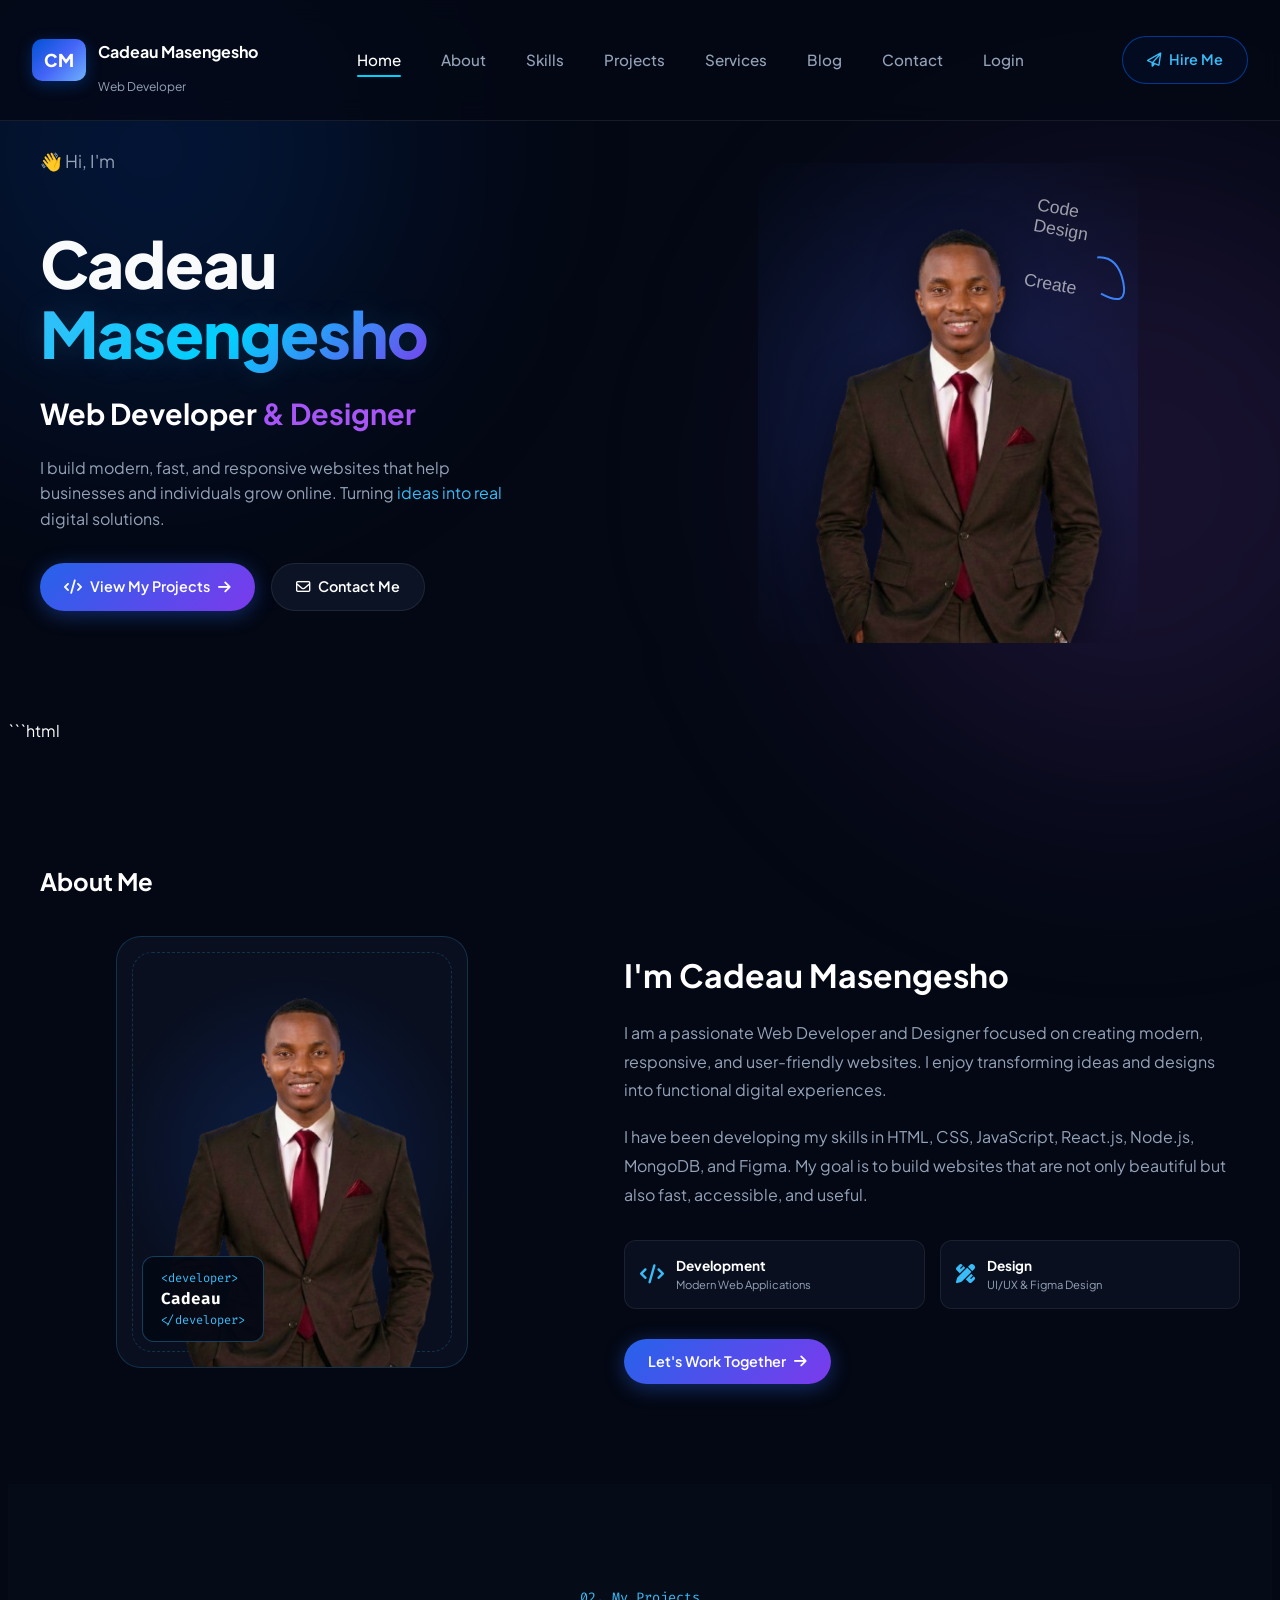
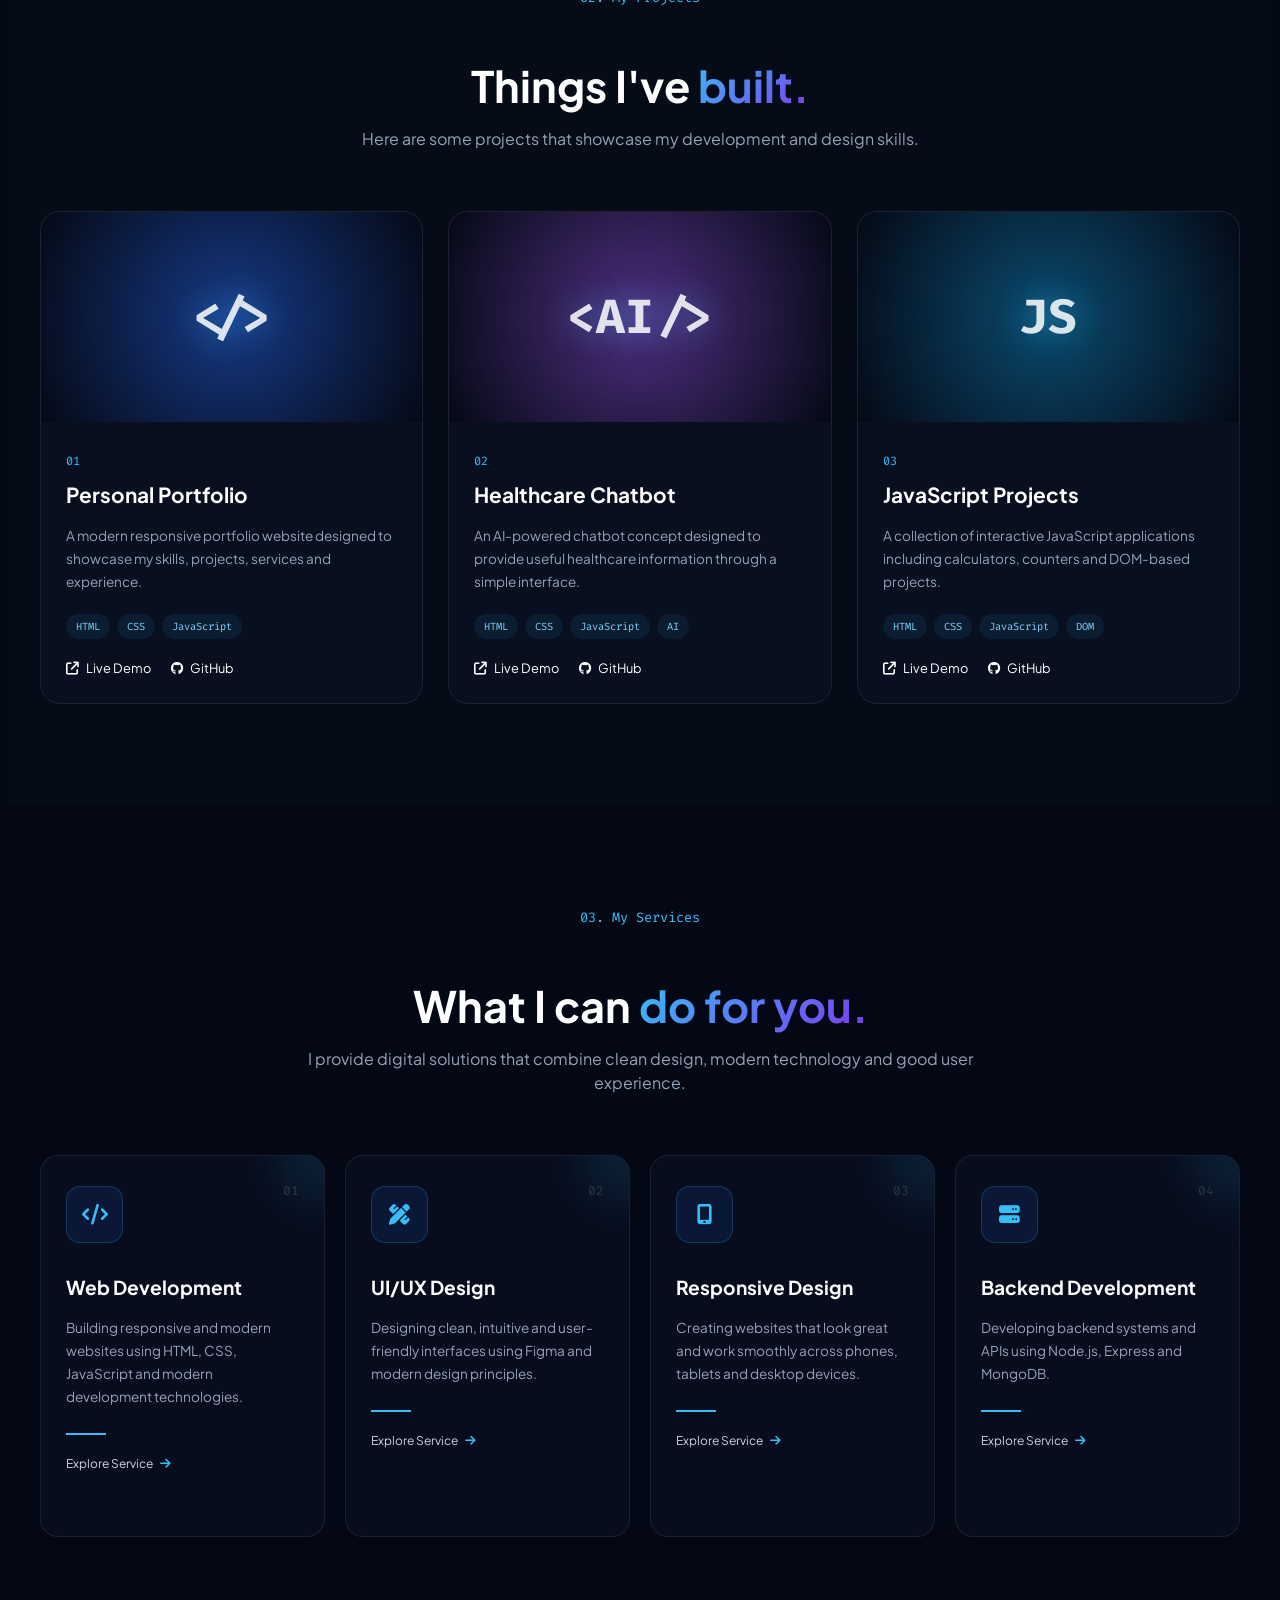
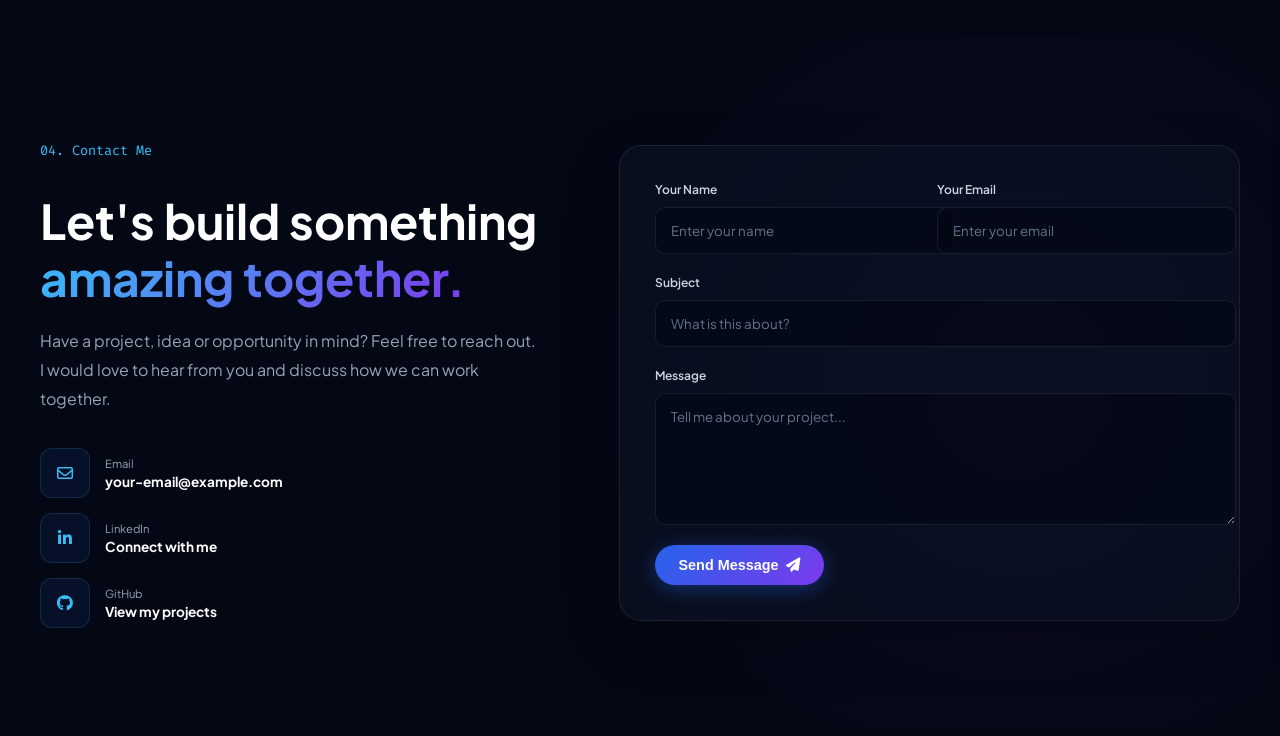
==== portfolio.html @ 14dbd90c "first commit" ====
<!DOCTYPE html>
<html lang="en">
<head>
    <meta charset="UTF-8">
    <meta name="viewport" content="width=device-width, initial-scale=1.0">
    <title>Cadeau Masengesho - Web Developer & Designer</title>
    <!-- Google Fonts -->
    <link rel="preconnect" href="https://fonts.googleapis.com">
    <link rel="preconnect" href="https://fonts.gstatic.com" crossorigin>
    <link href="https://fonts.googleapis.com/css2?family=Fira+Code:wght@400;500&family=Plus+Jakarta+Sans:wght@400;500;600;700;800&display=swap" rel="stylesheet">
    <!-- FontAwesome Icons -->
    <link rel="stylesheet" href="https://cdnjs.cloudflare.com/ajax/libs/font-awesome/6.4.0/css/all.min.css">
    
    <link rel="stylesheet" href="./portfolio.css">
</head>
<body>

    <!-- Background Elements -->
    <div class="glow-bg glow-1"></div>
    <div class="glow-bg glow-2"></div>

    <!-- Header / Navbar -->
    <header class="navbar">
        <div class="nav-container">
            <div class="logo">
                <span class="logo-badge">CM</span>
                <div class="logo-text">
                    <h3>Cadeau Masengesho</h3>
                    <span>Web Developer</span>
                </div>
            </div>

            <nav class="nav-links">
                <a href="#home" class="active">Home</a>
                <a href="#about">About</a>
                <a href="#skills">Skills</a>
                <a href="#projects">Projects</a>
                <a href="#services">Services</a>
                <a href="#Login">Blog</a>
                <a href="#contact">Contact</a>
                 <a href="#Login">Login</a>
            </nav>

            <a href="#contact" class="btn btn-outline btn-hire">
                <i class="fa-paper-plane far"></i> Hire Me
            </a>
        </div>
    </header>

    <!-- Main Hero Section -->
    <section class="hero" id="home">
        <div class="container hero-wrapper">
            
            
            <div class="hero-content">
                <div class="greeting">
                    <span>👋 Hi, I'm</span>
                </div>
                
                <h1 class="hero-title">
                    Cadeau <br>
                    <span class="gradient-text">Masengesho</span>
                </h1>
                
                <h2 class="hero-subtitle">
                    Web Developer <span class="accent-purple">& Designer</span>
                </h2>

                <p class="hero-description">
                    I build modern, fast, and responsive websites that help businesses and individuals grow online. Turning <span class="highlight">ideas into real</span> digital solutions.
                </p>

                <div class="hero-cta">
                    <a href="#projects" class="btn btn-primary">
                        <i class="fa-solid fa-code"></i> View My Projects <i class="fa-solid fa-arrow-right"></i>
                    </a>
                    <a href="#contact" class="btn btn-secondary">
                        <i class="fa-regular fa-envelope"></i> Contact Me
                    </a>
                </div>

             
               
            </div>

            <!-- Right Column: Visual Graphic -->
            <div class="hero-visual">
              
                
                <!-- Main Profile Image Container -->
                <div class="image-wrapper">
                    <!-- Replace with your actual image path -->
                    <img src="./profile-removebg-preview.png" alt="Cadeau Masengesho" class="profile-img">
                    
                    <!-- Decorative Annotations -->
                    <div class="handwritten-text">
                        Code<br>Design<br>Create
                        <svg class="curly-arrow" viewBox="0 0 50 50">
                            <path d="M10,10 Q30,5 40,30 T20,45" fill="none" stroke="#3b82f6" stroke-width="2"/>
                        </svg>
                    </div>

                   
                
                </div>

               
               

    
        
    </section>
    ```html
<!-- =========================
     ABOUT SECTION
========================= -->
<section class="about-section" id="about">
    <div class="container">

        <h2>About Me</h2>

        <div class="about-wrapper">

            <div class="about-image">
                <div class="about-image-box">
                    <img src="./profile-removebg-preview.png"
                         alt="Cadeau Masengesho">
                    <div class="code-card">
                        <span>&lt;developer&gt;</span>
                        <strong>Cadeau</strong>
                        <span>&lt;/developer&gt;</span>
                    </div>
                </div>
            </div>

            <div class="about-content">

                <h3>I'm Cadeau Masengesho</h3>

                <p>
                    I am a passionate Web Developer and Designer focused on
                    creating modern, responsive, and user-friendly websites.
                    I enjoy transforming ideas and designs into functional
                    digital experiences.
                </p>

                <p>
                    I have been developing my skills in HTML, CSS, JavaScript,
                    React.js, Node.js, MongoDB, and Figma. My goal is to build
                    websites that are not only beautiful but also fast,
                    accessible, and useful.
                </p>

                <div class="about-info">

                    <div class="info-item">
                        <i class="fa-solid fa-code"></i>
                        <div>
                            <strong>Development</strong>
                            <span>Modern Web Applications</span>
                        </div>
                    </div>

                    <div class="info-item">
                        <i class="fa-solid fa-pen-ruler"></i>
                        <div>
                            <strong>Design</strong>
                            <span>UI/UX & Figma Design</span>
                        </div>
                    </div>

                </div>

                <a href="#contact" class="btn btn-primary">
                    Let's Work Together
                    <i class="fa-solid fa-arrow-right"></i>
                </a>

            </div>

        </div>
    </div>
</section>


<!-- =========================
     PROJECTS SECTION
========================= -->
<section class="projects-section" id="projects">
    <div class="container">

        <div class="section-heading">
            <span class="section-tag">02. My Projects</span>
            <h2>Things I've <span>built.</span></h2>
            <p>
                Here are some projects that showcase my development and design skills.
            </p>
        </div>

        <div class="projects-grid">

            <!-- Project 1 -->
            <div class="project-card">

                <div class="project-image project-one">
                    <div class="project-code">
                        &lt;/&gt;
                    </div>
                </div>

                <div class="project-content">

                    <span class="project-number">01</span>

                    <h3>Personal Portfolio</h3>

                    <p>
                        A modern responsive portfolio website designed to
                        showcase my skills, projects, services and experience.
                    </p>

                    <div class="project-tech">
                        <span>HTML</span>
                        <span>CSS</span>
                        <span>JavaScript</span>
                    </div>

                    <div class="project-links">
                        <a href="#" target="_blank">
                            <i class="fa-solid fa-arrow-up-right-from-square"></i>
                            Live Demo
                        </a>

                        <a href="#" target="_blank">
                            <i class="fa-brands fa-github"></i>
                            GitHub
                        </a>
                    </div>

                </div>
            </div>


            <!-- Project 2 -->
            <div class="project-card">

                <div class="project-image project-two">
                    <div class="project-code">
                        &lt;AI/&gt;
                    </div>
                </div>

                <div class="project-content">

                    <span class="project-number">02</span>

                    <h3>Healthcare Chatbot</h3>

                    <p>
                        An AI-powered chatbot concept designed to provide
                        useful healthcare information through a simple interface.
                    </p>

                    <div class="project-tech">
                        <span>HTML</span>
                        <span>CSS</span>
                        <span>JavaScript</span>
                        <span>AI</span>
                    </div>

                    <div class="project-links">
                        <a href="#" target="_blank">
                            <i class="fa-solid fa-arrow-up-right-from-square"></i>
                            Live Demo
                        </a>

                        <a href="#" target="_blank">
                            <i class="fa-brands fa-github"></i>
                            GitHub
                        </a>
                    </div>

                </div>
            </div>


            <!-- Project 3 -->
            <div class="project-card">

                <div class="project-image project-three">
                    <div class="project-code">
                        JS
                    </div>
                </div>

                <div class="project-content">

                    <span class="project-number">03</span>

                    <h3>JavaScript Projects</h3>

                    <p>
                        A collection of interactive JavaScript applications
                        including calculators, counters and DOM-based projects.
                    </p>

                    <div class="project-tech">
                        <span>HTML</span>
                        <span>CSS</span>
                        <span>JavaScript</span>
                        <span>DOM</span>
                    </div>

                    <div class="project-links">
                        <a href="#" target="_blank">
                            <i class="fa-solid fa-arrow-up-right-from-square"></i>
                            Live Demo
                        </a>

                        <a href="#" target="_blank">
                            <i class="fa-brands fa-github"></i>
                            GitHub
                        </a>
                    </div>

                </div>
            </div>

        </div>

    </div>
</section>


<!-- =========================
     SERVICES SECTION
========================= -->
<section class="services-section" id="services">
    <div class="container">

        <div class="section-heading">
            <span class="section-tag">03. My Services</span>
            <h2>What I can <span>do for you.</span></h2>
            <p>
                I provide digital solutions that combine clean design,
                modern technology and good user experience.
            </p>
        </div>

        <div class="services-grid">

            <!-- Service 1 -->
            <div class="service-card">

                <div class="service-icon">
                    <i class="fa-solid fa-code"></i>
                </div>

                <span class="service-number">01</span>

                <h3>Web Development</h3>

                <p>
                    Building responsive and modern websites using HTML,
                    CSS, JavaScript and modern development technologies.
                </p>

                <div class="service-line"></div>

                <span class="service-link">
                    Explore Service
                    <i class="fa-solid fa-arrow-right"></i>
                </span>

            </div>


            <!-- Service 2 -->
            <div class="service-card">

                <div class="service-icon">
                    <i class="fa-solid fa-pen-ruler"></i>
                </div>

                <span class="service-number">02</span>

                <h3>UI/UX Design</h3>

                <p>
                    Designing clean, intuitive and user-friendly interfaces
                    using Figma and modern design principles.
                </p>

                <div class="service-line"></div>

                <span class="service-link">
                    Explore Service
                    <i class="fa-solid fa-arrow-right"></i>
                </span>

            </div>


            <!-- Service 3 -->
            <div class="service-card">

                <div class="service-icon">
                    <i class="fa-solid fa-mobile-screen-button"></i>
                </div>

                <span class="service-number">03</span>

                <h3>Responsive Design</h3>

                <p>
                    Creating websites that look great and work smoothly
                    across phones, tablets and desktop devices.
                </p>

                <div class="service-line"></div>

                <span class="service-link">
                    Explore Service
                    <i class="fa-solid fa-arrow-right"></i>
                </span>

            </div>


            <!-- Service 4 -->
            <div class="service-card">

                <div class="service-icon">
                    <i class="fa-solid fa-server"></i>
                </div>

                <span class="service-number">04</span>

                <h3>Backend Development</h3>

                <p>
                    Developing backend systems and APIs using Node.js,
                    Express and MongoDB.
                </p>

                <div class="service-line"></div>

                <span class="service-link">
                    Explore Service
                    <i class="fa-solid fa-arrow-right"></i>
                </span>

            </div>

        </div>

    </div>
</section>


<!-- =========================
     CONTACT SECTION
========================= -->
<section class="contact-section" id="contact">
    <div class="container">

        <div class="contact-wrapper">

            <div class="contact-content">

                <span class="section-tag">04. Contact Me</span>

                <h2>
                    Let's build something
                    <span>amazing together.</span>
                </h2>

                <p>
                    Have a project, idea or opportunity in mind?
                    Feel free to reach out. I would love to hear from you
                    and discuss how we can work together.
                </p>

                <div class="contact-info">

                    <a href="mailto:your-email@example.com"
                       class="contact-item">

                        <div class="contact-icon">
                            <i class="fa-regular fa-envelope"></i>
                        </div>

                        <div>
                            <small>Email</small>
                            <strong>your-email@example.com</strong>
                        </div>

                    </a>


                    <a href="#" class="contact-item">

                        <div class="contact-icon">
                            <i class="fa-brands fa-linkedin-in"></i>
                        </div>

                        <div>
                            <small>LinkedIn</small>
                            <strong>Connect with me</strong>
                        </div>

                    </a>


                    <a href="#" class="contact-item">

                        <div class="contact-icon">
                            <i class="fa-brands fa-github"></i>
                        </div>

                        <div>
                            <small>GitHub</small>
                            <strong>View my projects</strong>
                        </div>

                    </a>

                </div>

            </div>


            <!-- Contact Form -->
            <div class="contact-form-wrapper">

                <form class="contact-form">

                    <div class="form-row">

                        <div class="form-group">
                            <label for="name">Your Name</label>
                            <input
                                type="text"
                                id="name"
                                placeholder="Enter your name"
                                required>
                        </div>

                        <div class="form-group">
                            <label for="email">Your Email</label>
                            <input
                                type="email"
                                id="email"
                                placeholder="Enter your email"
                                required>
                        </div>

                    </div>

                    <div class="form-group">
                        <label for="subject">Subject</label>
                        <input
                            type="text"
                            id="subject"
                            placeholder="What is this about?"
                            required>
                    </div>

                    <div class="form-group">
                        <label for="message">Message</label>
                        <textarea
                            id="message"
                            rows="6"
                            placeholder="Tell me about your project..."
                            required></textarea>
                    </div>

                    <button type="submit" class="btn btn-primary send-btn">
                        Send Message
                        <i class="fa-solid fa-paper-plane"></i>
                    </button>

                </form>

            </div>

        </div>

    </div>
</section>



            

   
    <script>
        // Active Navigation Link Highlight
        const navLinks = document.querySelectorAll('.nav-links a');
        navLinks.forEach(link => {
            link.addEventListener('click', function() {
                navLinks.forEach(item => item.classList.remove('active'));
                this.classList.add('active');
            });
        });
    </script>
</body>
</html>
---- portfolio.css ----
```css
* {
    margin: 0;
    padding: 0;
    box-sizing: border-box;
}

:root {
    --bg-dark: #040814;
    --primary-blue: #0066ff;
    --primary-purple: #a855f7;
    --text-white: #ffffff;
    --text-gray: #94a3b8;
    --border-color: rgba(255, 255, 255, 0.08);
    --font-main: 'Plus Jakarta Sans', sans-serif;
}

html {
    scroll-behavior: smooth;
}

body {
    background-color: var(--bg-dark);
    color: var(--text-white);
    font-family: var(--font-main);
    overflow-x: hidden;
    line-height: 1.5;
}



.container {
    max-width: 1300px;
    margin: 0 auto;
    padding: 0 2rem;
}



.glow-bg {
    
    position: absolute;
    border-radius: 50%;
    filter: blur(120px);
    z-index: -1;
    pointer-events: none;
}

.glow-1 {
    width: 500px;
    height: 500px;
    background: rgba(0, 102, 255, 0.15);
    top: -100px;
    left: -100px;
}

.glow-2 {
    width: 600px;
    height: 600px;
    background: rgba(168, 85, 247, 0.12);
    top: 20%;
    right: -150px;
}



.navbar {
    width: 100%;
    padding: 1.5rem 0;
    position: fixed;
    top: 0;
    left: 0;
    z-index: 1000;
    background: rgba(4, 8, 20, 0.8);
    backdrop-filter: blur(12px);
    border-bottom: 1px solid var(--border-color);
}

.nav-container {
    max-width: 1300px;
    margin: 0 auto;
    padding: 0 2rem;

    display: flex;
    justify-content: space-between;
    align-items: center;
}


.logo {
    display: flex;
    align-items: center;
    gap: 12px;
}

.logo-badge {
    background: linear-gradient(
        135deg,
        #0052d4,
        #4364f7,
        #6fb1fc
    );

    color: #fff;
    font-weight: 800;
    font-size: 1.1rem;

    padding: 8px 12px;
    border-radius: 10px;

    box-shadow: 0 4px 15px rgba(0, 102, 255, 0.3);
}

.logo-text h3 {
    font-size: 1rem;
    font-weight: 700;
}

.logo-text span {
    display: block;
    margin-top: -2px;

    font-size: 0.75rem;
    color: var(--text-gray);
}



.nav-links {
    display: flex;
    gap: 2.5rem;
}

.nav-links a {
    position: relative;

    color: var(--text-gray);
    text-decoration: none;

    font-weight: 500;
    font-size: 0.95rem;

    transition: all 0.3s ease;
}

.nav-links a:hover,
.nav-links a.active {
    color: var(--text-white);
}

.nav-links a.active::after {
    content: '';

    position: absolute;
    bottom: -6px;
    left: 0;

    width: 100%;
    height: 2px;

    background: #00d2ff;
    border-radius: 2px;
}


.btn {
    display: inline-flex;
    align-items: center;
    gap: 8px;

    padding: 0.75rem 1.5rem;

    border-radius: 30px;

    font-weight: 600;
    font-size: 0.9rem;

    text-decoration: none;

    transition: all 0.3s ease;
    cursor: pointer;
}

.btn-outline {
    border: 1px solid rgba(0, 102, 255, 0.5);

    color: #38bdf8;
    background: rgba(0, 102, 255, 0.05);
}

.btn-outline:hover {
    background: rgba(0, 102, 255, 0.2);
    border-color: #38bdf8;

    box-shadow: 0 0 15px rgba(56, 189, 248, 0.3);
}

.btn-primary {
    background: linear-gradient(
        135deg,
        #2563eb,
        #7c3aed
    );

    color: #fff;

    box-shadow: 0 4px 20px rgba(37, 99, 235, 0.4);
}

.btn-primary:hover {
    transform: translateY(-2px);

    box-shadow: 0 6px 25px rgba(124, 58, 237, 0.5);
}

.btn-secondary {
    background: rgba(15, 23, 42, 0.8);

    border: 1px solid var(--border-color);

    color: var(--text-white);
}

.btn-secondary:hover {
    border-color: rgba(255, 255, 255, 0.3);

    background: rgba(30, 41, 59, 0.8);
}



.hero {
    padding-top: 140px;
    padding-bottom: 60px;

    position: relative;
}

.hero-wrapper {
    display: grid;

    grid-template-columns: 1fr 1fr;

    gap: 2rem;

    align-items: center;
}



.greeting {
    font-size: 1.1rem;

    color: var(--text-gray);

    margin-bottom: 0.5rem;
}

.hero-title {
    font-size: 4rem;

    font-weight: 800;

    line-height: 1.1;

    margin-bottom: 0.5rem;

    letter-spacing: -1px;
    color: #f8fafc;
}
.gradient-text {
    background: linear-gradient(
        135deg,
        #38bdf8,
        #00d2ff,
        #7c3aed
    );

    -webkit-background-clip: text;
    -webkit-text-fill-color: transparent;
    background-clip: text;

    text-shadow: 0 0 30px rgba(56, 189, 248, 0.15);
}


.hero-subtitle {
    font-size: 1.8rem;

    font-weight: 700;

    margin-bottom: 1.2rem;
}

.accent-purple {
    color: var(--primary-purple);
}

.hero-description {
    color: var(--text-gray);

    font-size: 1rem;

    max-width: 480px;

    line-height: 1.6;

    margin-bottom: 2rem;
}

.hero-description .highlight {
    color: #38bdf8;
}

/* Hero buttons */

.hero-cta {
    display: flex;

    gap: 1rem;

    margin-bottom: 3rem;
}

/* =========================
   TECHNOLOGIES
========================= */

.tech-row {
    display: flex;

    gap: 1.5rem;

    align-items: center;
}

.tech-item {
    display: flex;

    flex-direction: column;

    align-items: center;

    gap: 6px;
}

.tech-icon {
    width: 44px;
    height: 44px;

    border-radius: 10px;

    display: flex;

    align-items: center;
    justify-content: center;

    font-size: 1.3rem;

    background: rgba(15, 23, 42, 0.6);

    border: 1px solid var(--border-color);
}

.tech-item span {
    font-size: 0.7rem;

    color: var(--text-gray);
}

/* Technology icon colors */

.html-icon {
    color: #e34f26;
    border-color: rgba(227, 79, 38, 0.2);
}

.css-icon {
    color: #1572b6;
    border-color: rgba(21, 114, 182, 0.2);
}

.js-icon {
    color: #f7df1e;
    border-color: rgba(247, 223, 30, 0.2);
}

.react-icon {
    color: #61dafb;
    border-color: rgba(97, 218, 251, 0.2);
}

.node-icon {
    color: #68a063;
    border-color: rgba(104, 160, 99, 0.2);
}

.mongo-icon {
    color: #47a248;
    border-color: rgba(71, 162, 72, 0.2);
}

/* =========================
   HERO IMAGE
========================= */

.hero-visual {
    position: relative;

    display: flex;

    justify-content: center;
}

.image-wrapper {
    position: relative;

    z-index: 3;

    width: 380px;
    height: 480px;

    border-radius: 20px;

    overflow: hidden;

    background: radial-gradient(
        circle at center,
        rgba(37, 99, 235, 0.2),
        transparent
    );
}

.profile-img {
    position: relative;

    z-index: 4;

    width: 100%;
    height: 100%;

    object-fit: cover;

    object-position: top;

    filter: drop-shadow(
        0 10px 20px rgba(0, 0, 0, 0.5)
    );
}

/* =========================
   HANDWRITTEN TEXT
========================= */

.handwritten-text {
    position: absolute;

    top: 40px;
    right: 0;

    font-family: 'Comic Sans MS', cursive, sans-serif;

    color: rgba(255, 255, 255, 0.6);

    font-size: 1.1rem;

    line-height: 1.2;

    transform: rotate(10deg);

    z-index: 5;
}

.curly-arrow {
    width: 50px;
    height: 50px;
}

/* =========================
   FLOATING BADGE
========================= */

.floating-badge {
    position: absolute;

    bottom: 30px;
    left: 20px;

    background: rgba(10, 20, 40, 0.85);

    border: 1px solid rgba(56, 189, 248, 0.3);

    backdrop-filter: blur(10px);

    padding: 8px 16px;

    border-radius: 30px;

    display: flex;

    align-items: center;

    gap: 12px;

    z-index: 6;
}

.lightning-icon {
    color: #38bdf8;

    font-size: 1.1rem;
}

.badge-text {
    display: flex;

    flex-direction: column;

    font-size: 0.75rem;

    font-weight: 600;
}

.badge-text span:first-child {
    color: var(--text-gray);
}

.badge-text span:last-child {
    color: var(--text-white);
}

/* =========================
   BACKGROUND DOT PATTERN
========================= */

.dot-pattern {
    position: absolute;

    width: 100px;
    height: 100px;

    background-image: radial-gradient(
        rgba(255, 255, 255, 0.15) 1px,
        transparent 1px
    );

    background-size: 10px 10px;

    z-index: -1;
}

.dot-left {
    bottom: 10px;
    left: 20px;
}

.dot-right {
    top: 50%;
    right: 20px;
}
```css
/* ========================================
   GENERAL SECTION STYLES
======================================== */

section {
    scroll-margin-top: 100px;
}

.about-section,
.projects-section,
.services-section,
.contact-section {
    padding: 100px 0;
    position: relative;
}

.section-heading {
    text-align: center;
    max-width: 700px;
    margin: 0 auto 60px;
}

.section-tag {
    display: inline-block;
    color: #38bdf8;
    font-family: 'Fira Code', monospace;
    font-size: 0.85rem;
    margin-bottom: 15px;
}

.section-heading h2 {
    font-size: 2.7rem;
    line-height: 1.2;
    margin-bottom: 15px;
}

.section-heading h2 span {
    background: linear-gradient(
        135deg,
        #38bdf8,
        #7c3aed
    );

    -webkit-background-clip: text;
    -webkit-text-fill-color: transparent;
}

.section-heading p {
    color: var(--text-gray);
    font-size: 1rem;
}


/* ========================================
   ABOUT
======================================== */

.about-wrapper {
    display: grid;
    grid-template-columns: 0.9fr 1.1fr;
    gap: 80px;
    align-items: center;
}

.about-image {
    display: flex;
    justify-content: center;
}

.about-image-box {
    width: 350px;
    height: 430px;
    position: relative;

    border: 1px solid rgba(56, 189, 248, 0.2);
    border-radius: 25px;

    background:
        radial-gradient(
            circle at center,
            rgba(37, 99, 235, 0.2),
            transparent 65%
        ),
        rgba(15, 23, 42, 0.5);

    overflow: hidden;
}

.about-image-box::before {
    content: '';

    position: absolute;
    inset: 15px;

    border: 1px dashed rgba(56, 189, 248, 0.2);
    border-radius: 20px;
}

.about-image-box img {
    width: 100%;
    height: 100%;
    object-fit: cover;
    object-position: top;

    position: relative;
    z-index: 2;
}

.code-card {
    position: absolute;

    bottom: 25px;
    left: 25px;

    z-index: 5;

    background: rgba(4, 8, 20, 0.9);
    border: 1px solid rgba(56, 189, 248, 0.3);

    padding: 12px 18px;
    border-radius: 12px;

    display: flex;
    flex-direction: column;

    font-family: 'Fira Code', monospace;
    font-size: 0.75rem;
}

.code-card span {
    color: #38bdf8;
}

.code-card strong {
    color: white;
    font-size: 1rem;
}

.about-content h3 {
    font-size: 2rem;
    margin-bottom: 20px;
}

.about-content p {
    color: var(--text-gray);
    line-height: 1.8;
    margin-bottom: 18px;
}

.about-info {
    display: grid;
    grid-template-columns: 1fr 1fr;
    gap: 15px;

    margin: 30px 0;
}

.info-item {
    display: flex;
    align-items: center;
    gap: 12px;

    padding: 15px;

    background: rgba(15, 23, 42, 0.5);
    border: 1px solid var(--border-color);
    border-radius: 12px;
}

.info-item i {
    color: #38bdf8;
    font-size: 1.2rem;
}

.info-item div {
    display: flex;
    flex-direction: column;
}

.info-item strong {
    font-size: 0.85rem;
}

.info-item span {
    color: var(--text-gray);
    font-size: 0.7rem;
}


/* ========================================
   PROJECTS
======================================== */

.projects-section {
    background: rgba(15, 23, 42, 0.18);
}

.projects-grid {
    display: grid;
    grid-template-columns: repeat(3, 1fr);
    gap: 25px;
}

.project-card {
    background: rgba(10, 18, 35, 0.7);

    border: 1px solid var(--border-color);
    border-radius: 20px;

    overflow: hidden;

    transition: all 0.35s ease;
}

.project-card:hover {
    transform: translateY(-8px);

    border-color: rgba(56, 189, 248, 0.4);

    box-shadow:
        0 20px 50px rgba(0, 0, 0, 0.3),
        0 0 30px rgba(56, 189, 248, 0.08);
}

.project-image {
    height: 210px;

    display: flex;
    align-items: center;
    justify-content: center;

    position: relative;
}

.project-one {
    background:
        radial-gradient(
            circle,
            rgba(37, 99, 235, 0.5),
            rgba(4, 8, 20, 0.9)
        );
}

.project-two {
    background:
        radial-gradient(
            circle,
            rgba(168, 85, 247, 0.45),
            rgba(4, 8, 20, 0.9)
        );
}

.project-three {
    background:
        radial-gradient(
            circle,
            rgba(14, 165, 233, 0.4),
            rgba(4, 8, 20, 0.9)
        );
}

.project-code {
    font-family: 'Fira Code', monospace;
    font-size: 3rem;
    font-weight: 700;

    color: rgba(255, 255, 255, 0.85);

    text-shadow:
        0 0 30px rgba(56, 189, 248, 0.5);
}

.project-content {
    padding: 25px;
    position: relative;
}

.project-number {
    color: #38bdf8;

    font-family: 'Fira Code', monospace;
    font-size: 0.75rem;
}

.project-content h3 {
    font-size: 1.3rem;
    margin: 8px 0 10px;
}

.project-content p {
    color: var(--text-gray);
    font-size: 0.85rem;
    line-height: 1.7;
}

.project-tech {
    display: flex;
    flex-wrap: wrap;
    gap: 7px;

    margin: 20px 0;
}

.project-tech span {
    padding: 5px 10px;

    border-radius: 20px;

    background: rgba(56, 189, 248, 0.08);
    color: #7dd3fc;

    font-family: 'Fira Code', monospace;
    font-size: 0.65rem;
}

.project-links {
    display: flex;
    gap: 20px;
}

.project-links a {
    color: white;
    text-decoration: none;

    font-size: 0.8rem;

    transition: 0.3s;
}

.project-links a:hover {
    color: #38bdf8;
}

.project-links i {
    margin-right: 5px;
}


/* ========================================
   SERVICES
======================================== */

.services-grid {
    display: grid;
    grid-template-columns: repeat(4, 1fr);
    gap: 20px;
}

.service-card {
    position: relative;

    padding: 30px 25px;

    min-height: 320px;

    background: rgba(10, 18, 35, 0.65);

    border: 1px solid var(--border-color);
    border-radius: 18px;

    transition: all 0.35s ease;

    overflow: hidden;
}

.service-card::before {
    content: '';

    position: absolute;

    width: 100px;
    height: 100px;

    right: -50px;
    top: -50px;

    background: rgba(56, 189, 248, 0.1);

    border-radius: 50%;

    filter: blur(20px);
}

.service-card:hover {
    transform: translateY(-8px);

    border-color: rgba(56, 189, 248, 0.4);

    background: rgba(15, 23, 42, 0.85);
}

.service-icon {
    width: 55px;
    height: 55px;

    display: flex;
    align-items: center;
    justify-content: center;

    border-radius: 14px;

    background: rgba(37, 99, 235, 0.12);

    border: 1px solid rgba(56, 189, 248, 0.2);

    color: #38bdf8;

    font-size: 1.3rem;

    margin-bottom: 30px;
}

.service-number {
    position: absolute;

    top: 25px;
    right: 25px;

    color: rgba(255, 255, 255, 0.15);

    font-family: 'Fira Code', monospace;
    font-size: 0.8rem;
}

.service-card h3 {
    font-size: 1.2rem;
    margin-bottom: 12px;
}

.service-card p {
    color: var(--text-gray);
    font-size: 0.85rem;
    line-height: 1.7;
}

.service-line {
    width: 40px;
    height: 2px;

    background: #38bdf8;

    margin: 25px 0 15px;
}

.service-link {
    color: #cbd5e1;

    font-size: 0.75rem;
}

.service-link i {
    color: #38bdf8;
    margin-left: 5px;
}


/* ========================================
   CONTACT
======================================== */

.contact-section {
    background:
        radial-gradient(
            circle at 80% 50%,
            rgba(124, 58, 237, 0.08),
            transparent 40%
        );
}

.contact-wrapper {
    display: grid;

    grid-template-columns: 0.9fr 1.1fr;

    gap: 70px;

    align-items: center;
}

.contact-content h2 {
    font-size: 3rem;

    line-height: 1.2;

    margin: 15px 0 20px;
}

.contact-content h2 span {
    background: linear-gradient(
        135deg,
        #38bdf8,
        #7c3aed
    );

    -webkit-background-clip: text;
    -webkit-text-fill-color: transparent;
}

.contact-content > p {
    color: var(--text-gray);

    line-height: 1.8;

    max-width: 500px;
}

.contact-info {
    display: flex;
    flex-direction: column;

    gap: 15px;

    margin-top: 35px;
}

.contact-item {
    display: flex;
    align-items: center;

    gap: 15px;

    text-decoration: none;
    color: white;
}

.contact-icon {
    width: 48px;
    height: 48px;

    display: flex;
    align-items: center;
    justify-content: center;

    border-radius: 12px;

    background: rgba(37, 99, 235, 0.1);

    border: 1px solid rgba(56, 189, 248, 0.15);

    color: #38bdf8;
}

.contact-item div:last-child {
    display: flex;
    flex-direction: column;
}

.contact-item small {
    color: var(--text-gray);
    font-size: 0.7rem;
}

.contact-item strong {
    font-size: 0.85rem;
}


/* Contact form */

.contact-form-wrapper {
    padding: 35px;

    border-radius: 22px;

    background: rgba(10, 18, 35, 0.7);

    border: 1px solid var(--border-color);

    box-shadow:
        0 20px 60px rgba(0, 0, 0, 0.2);
}

.contact-form {
    display: flex;
    flex-direction: column;

    gap: 20px;
}

.form-row {
    display: grid;
    grid-template-columns: 1fr 1fr;

    gap: 15px;
}

.form-group {
    display: flex;
    flex-direction: column;

    gap: 8px;
}

.form-group label {
    color: #cbd5e1;

    font-size: 0.75rem;
    font-weight: 600;
}

.form-group input,
.form-group textarea {
    width: 100%;

    padding: 14px 15px;

    border-radius: 10px;

    border: 1px solid rgba(255, 255, 255, 0.08);

    background: rgba(4, 8, 20, 0.7);

    color: white;

    font-family: var(--font-main);

    outline: none;

    transition: 0.3s;

    resize: vertical;
}

.form-group input:focus,
.form-group textarea:focus {
    border-color: rgba(56, 189, 248, 0.6);

    box-shadow:
        0 0 0 3px rgba(56, 189, 248, 0.08);
}

.form-group input::placeholder,
.form-group textarea::placeholder {
    color: #64748b;
}

.send-btn {
    border: none;

    width: fit-content;
}


/* ========================================
   RESPONSIVE SECTIONS
======================================== */

@media (max-width: 1024px) {

    .about-wrapper,
    .contact-wrapper {
        grid-template-columns: 1fr;
        gap: 50px;
    }

    .about-image {
        order: 1;
    }

    .about-content {
        order: 2;
    }

    .projects-grid {
        grid-template-columns: repeat(2, 1fr);
    }

    .services-grid {
        grid-template-columns: repeat(2, 1fr);
    }

    .contact-content {
        text-align: center;
    }

    .contact-content > p {
        margin: auto;
    }

    .contact-info {
        align-items: center;
    }

    .contact-wrapper {
        max-width: 800px;
        margin: auto;
    }
}


@media (max-width: 768px) {

    .about-section,
    .projects-section,
    .services-section,
    .contact-section {
        padding: 80px 0;
    }

    .section-heading {
        margin-bottom: 40px;
    }

    .section-heading h2 {
        font-size: 2.1rem;
    }

    .projects-grid,
    .services-grid {
        grid-template-columns: 1fr;
    }

    .about-info {
        grid-template-columns: 1fr;
    }

    .contact-content h2 {
        font-size: 2.3rem;
    }

    .contact-form-wrapper {
        padding: 25px 20px;
    }

    .form-row {
        grid-template-columns: 1fr;
    }
}


@media (max-width: 480px) {

    .about-image-box {
        width: 290px;
        height: 370px;
    }

    .section-heading h2 {
        font-size: 1.8rem;
    }

    .contact-content h2 {
        font-size: 2rem;
    }

    .contact-form-wrapper {
        padding: 20px 15px;
    }
}



/* =========================
   RESPONSIVE
========================= */

@media (max-width: 1024px) {

    .hero-wrapper {
        grid-template-columns: 1fr;

        text-align: center;
    }

    .hero-content {
        display: flex;

        flex-direction: column;

        align-items: center;
    }

    .hero-title {
        font-size: 3rem;
    }

    .stats-wrapper {
        flex-direction: column;
        gap: 2rem;
    }
}

@media (max-width: 768px) {

    .nav-links {
        display: none;
    }

    .btn-hire {
        display: none;
    }

    .nav-container {
        padding: 0 1rem;
    }

    .hero {
        padding-top: 120px;
    }

    .hero-title {
        font-size: 2.5rem;
    }

    .hero-subtitle {
        font-size: 1.4rem;
    }

    .hero-description {
        font-size: 0.95rem;
    }

    .hero-cta {
        flex-direction: column;

        width: 100%;
        max-width: 300px;
    }

    .tech-row {
        flex-wrap: wrap;

        justify-content: center;

        gap: 1rem;
    }

    .image-wrapper {
        width: 320px;
        height: 420px;
    }

    .dot-pattern {
        display: none;
    }
}

@media (max-width: 480px) {

    .container {
        padding: 0 1rem;
    }

    .logo-text h3 {
        font-size: 0.85rem;
    }

    .logo-text span {
        font-size: 0.65rem;
    }

    .hero-title {
        font-size: 2.2rem;
    }

    .hero-subtitle {
        font-size: 1.2rem;
    }

    .image-wrapper {
        width: 280px;
        height: 370px;
    }

    .floating-badge {
        left: 5px;
        bottom: 20px;
    }
}
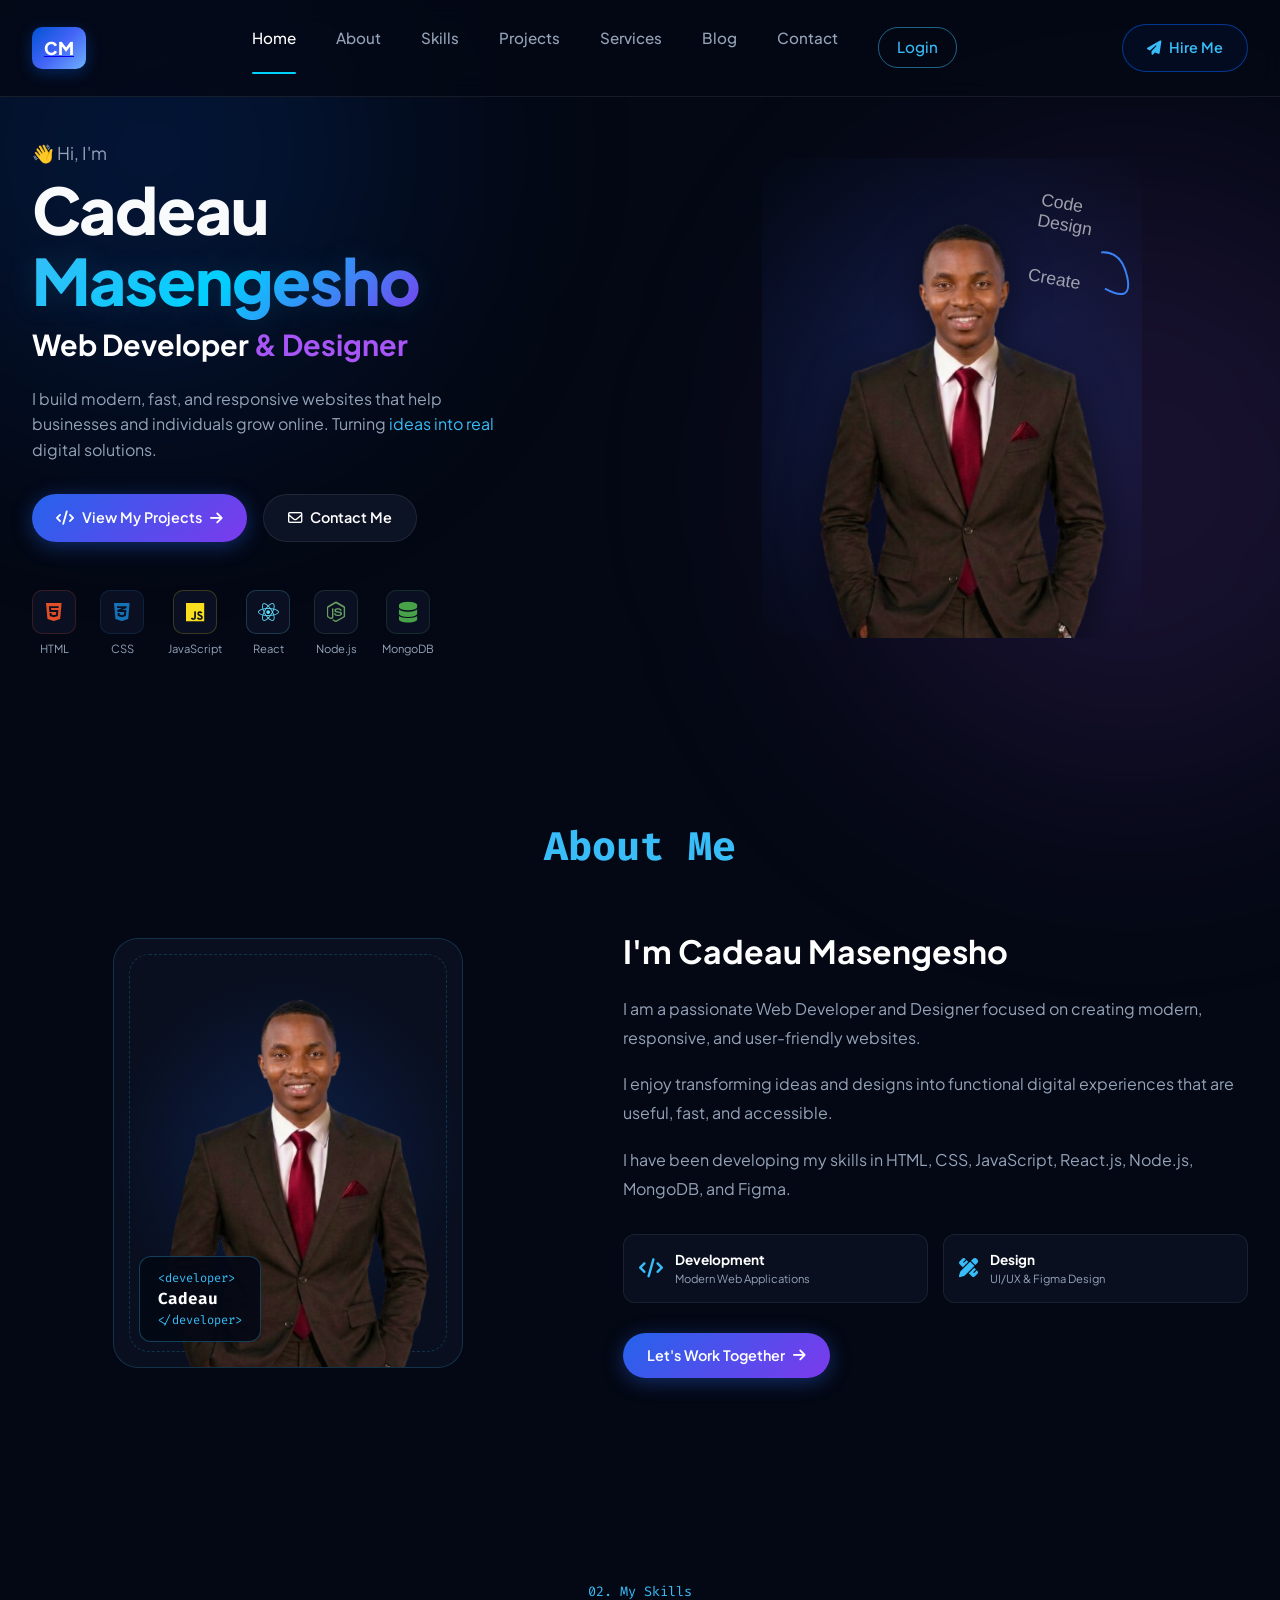
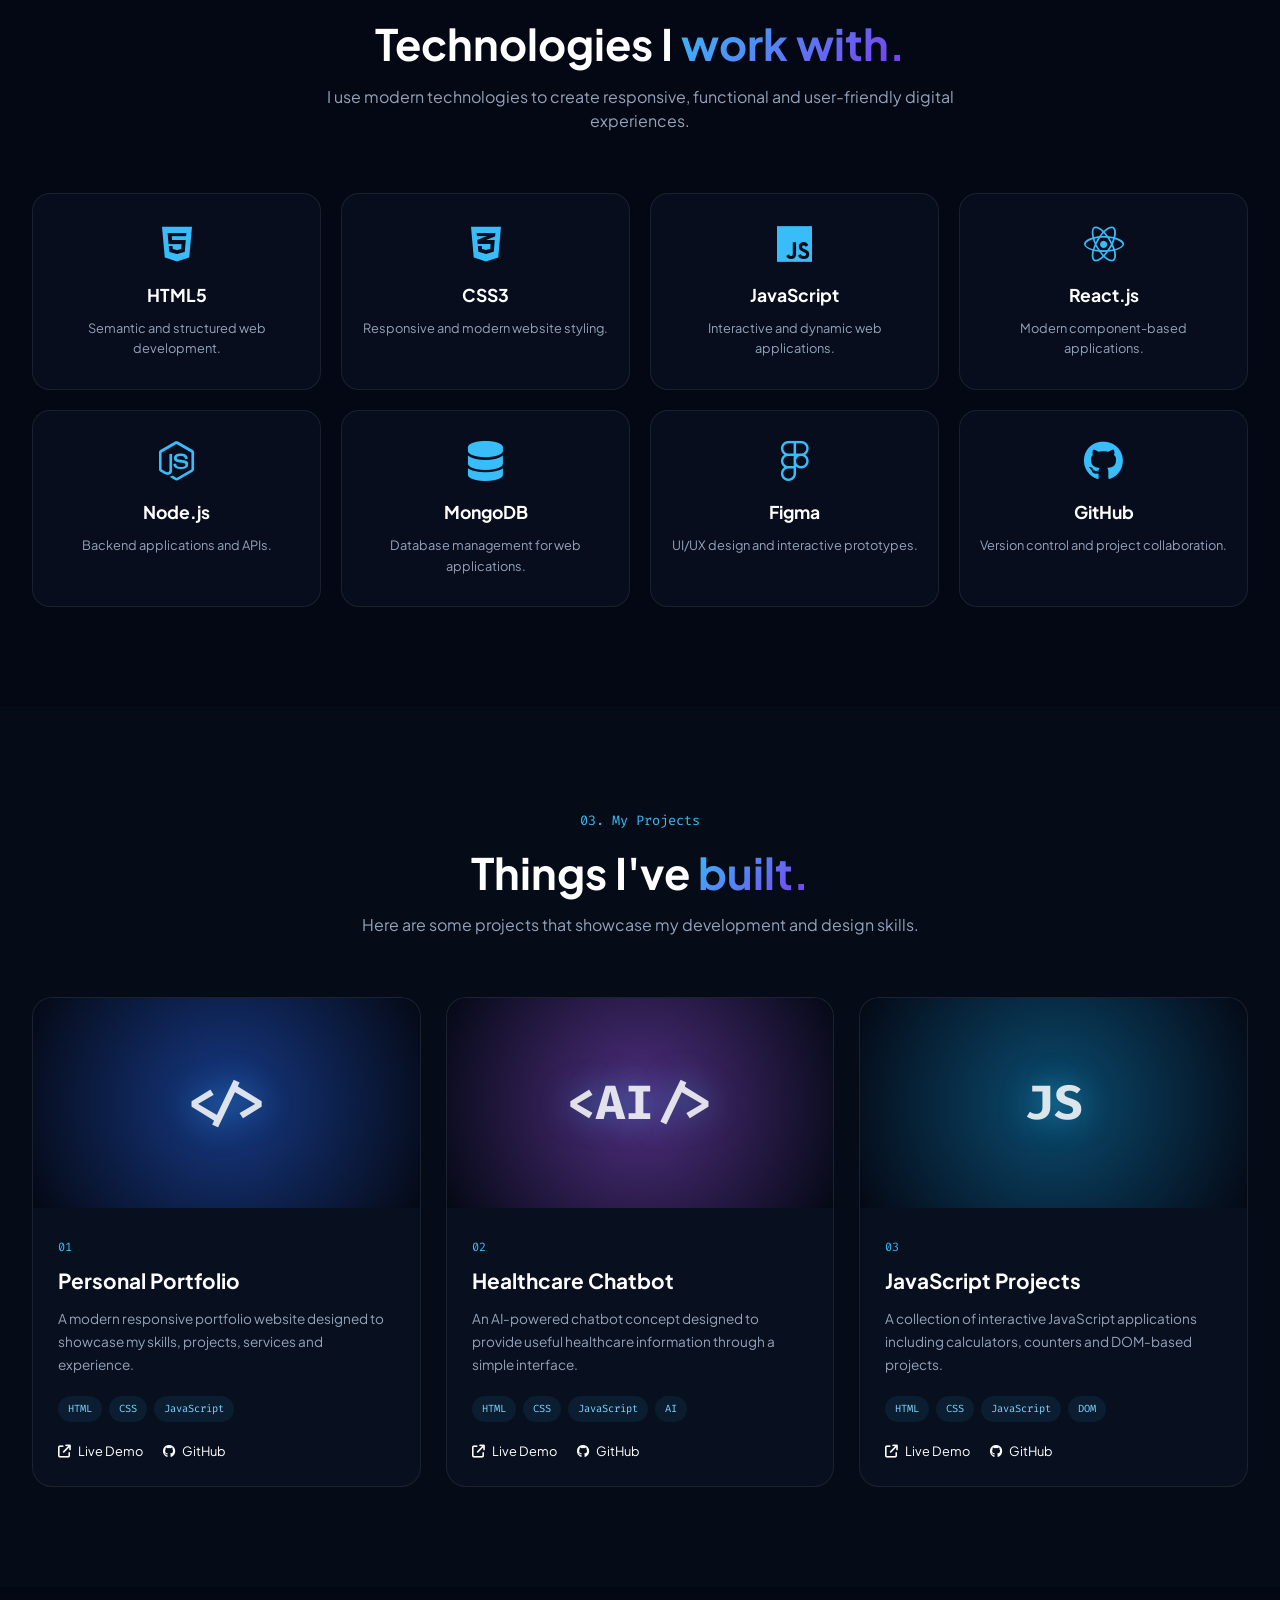
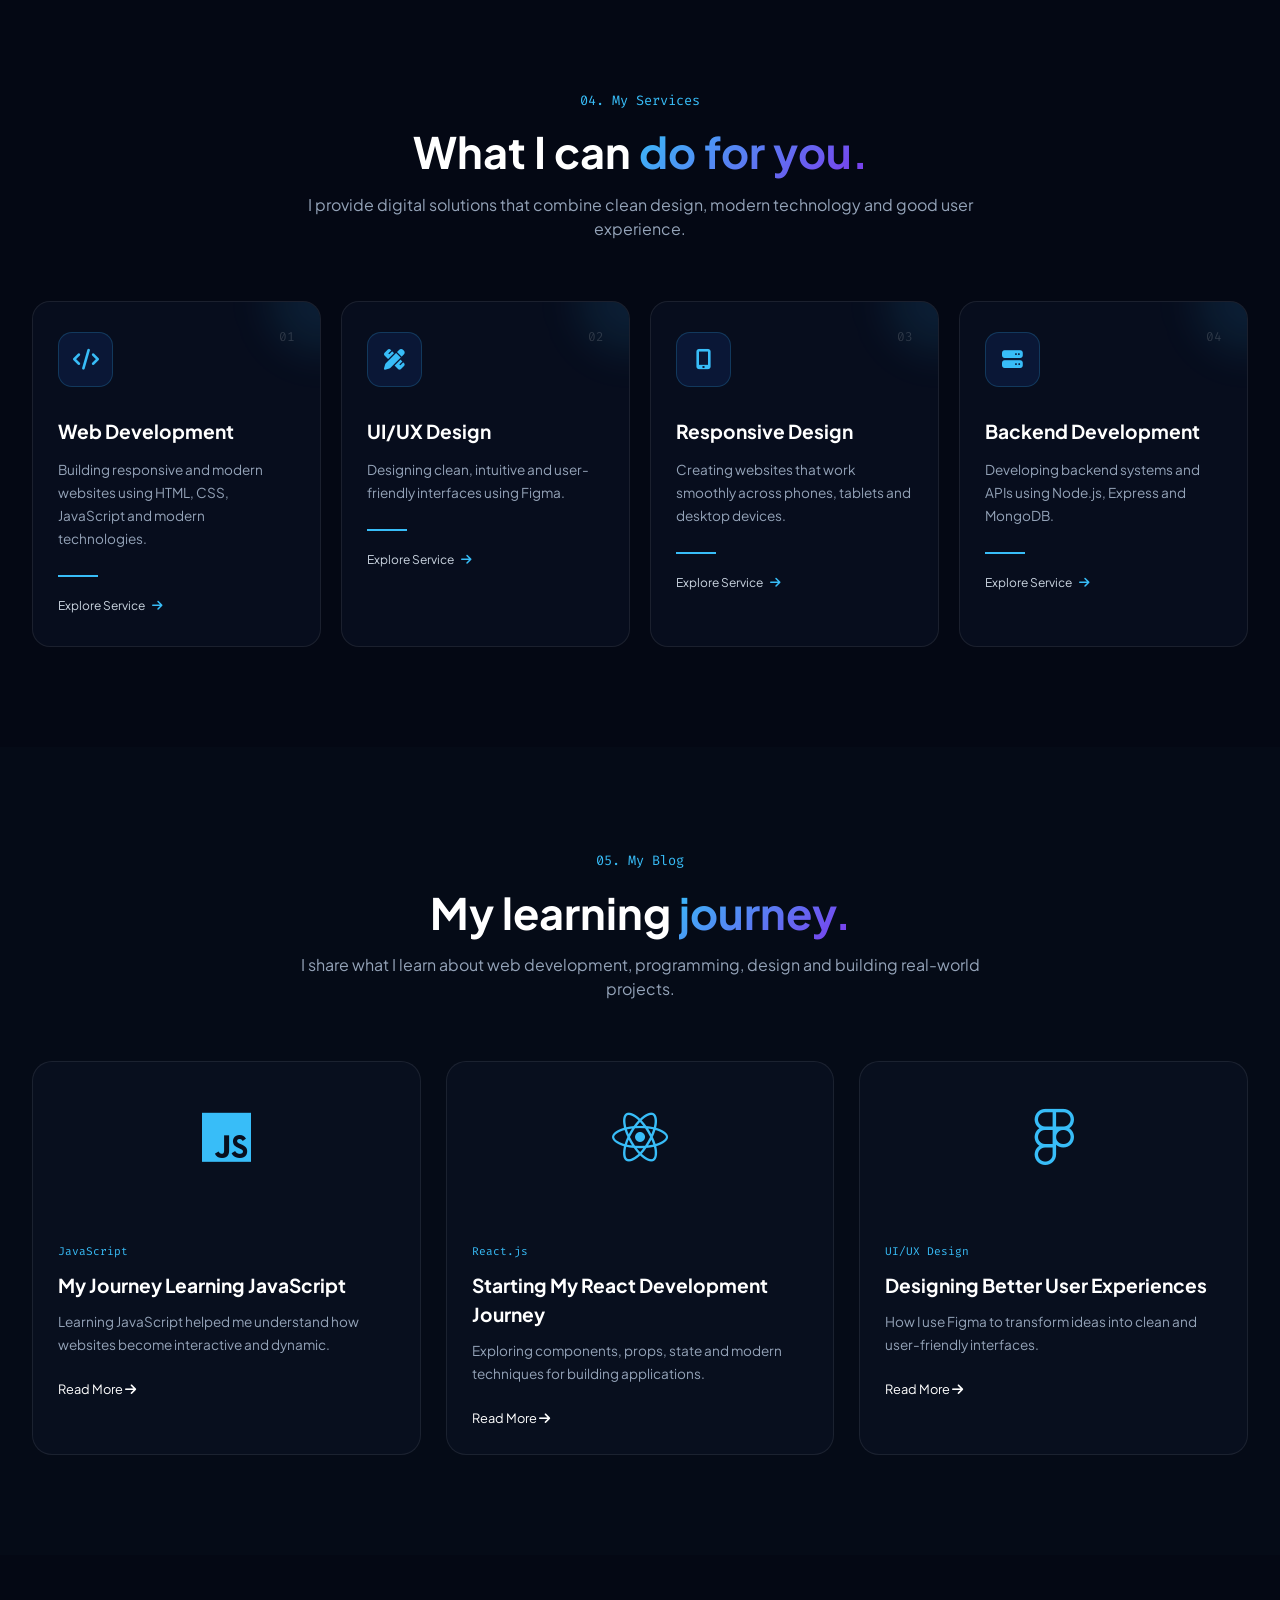
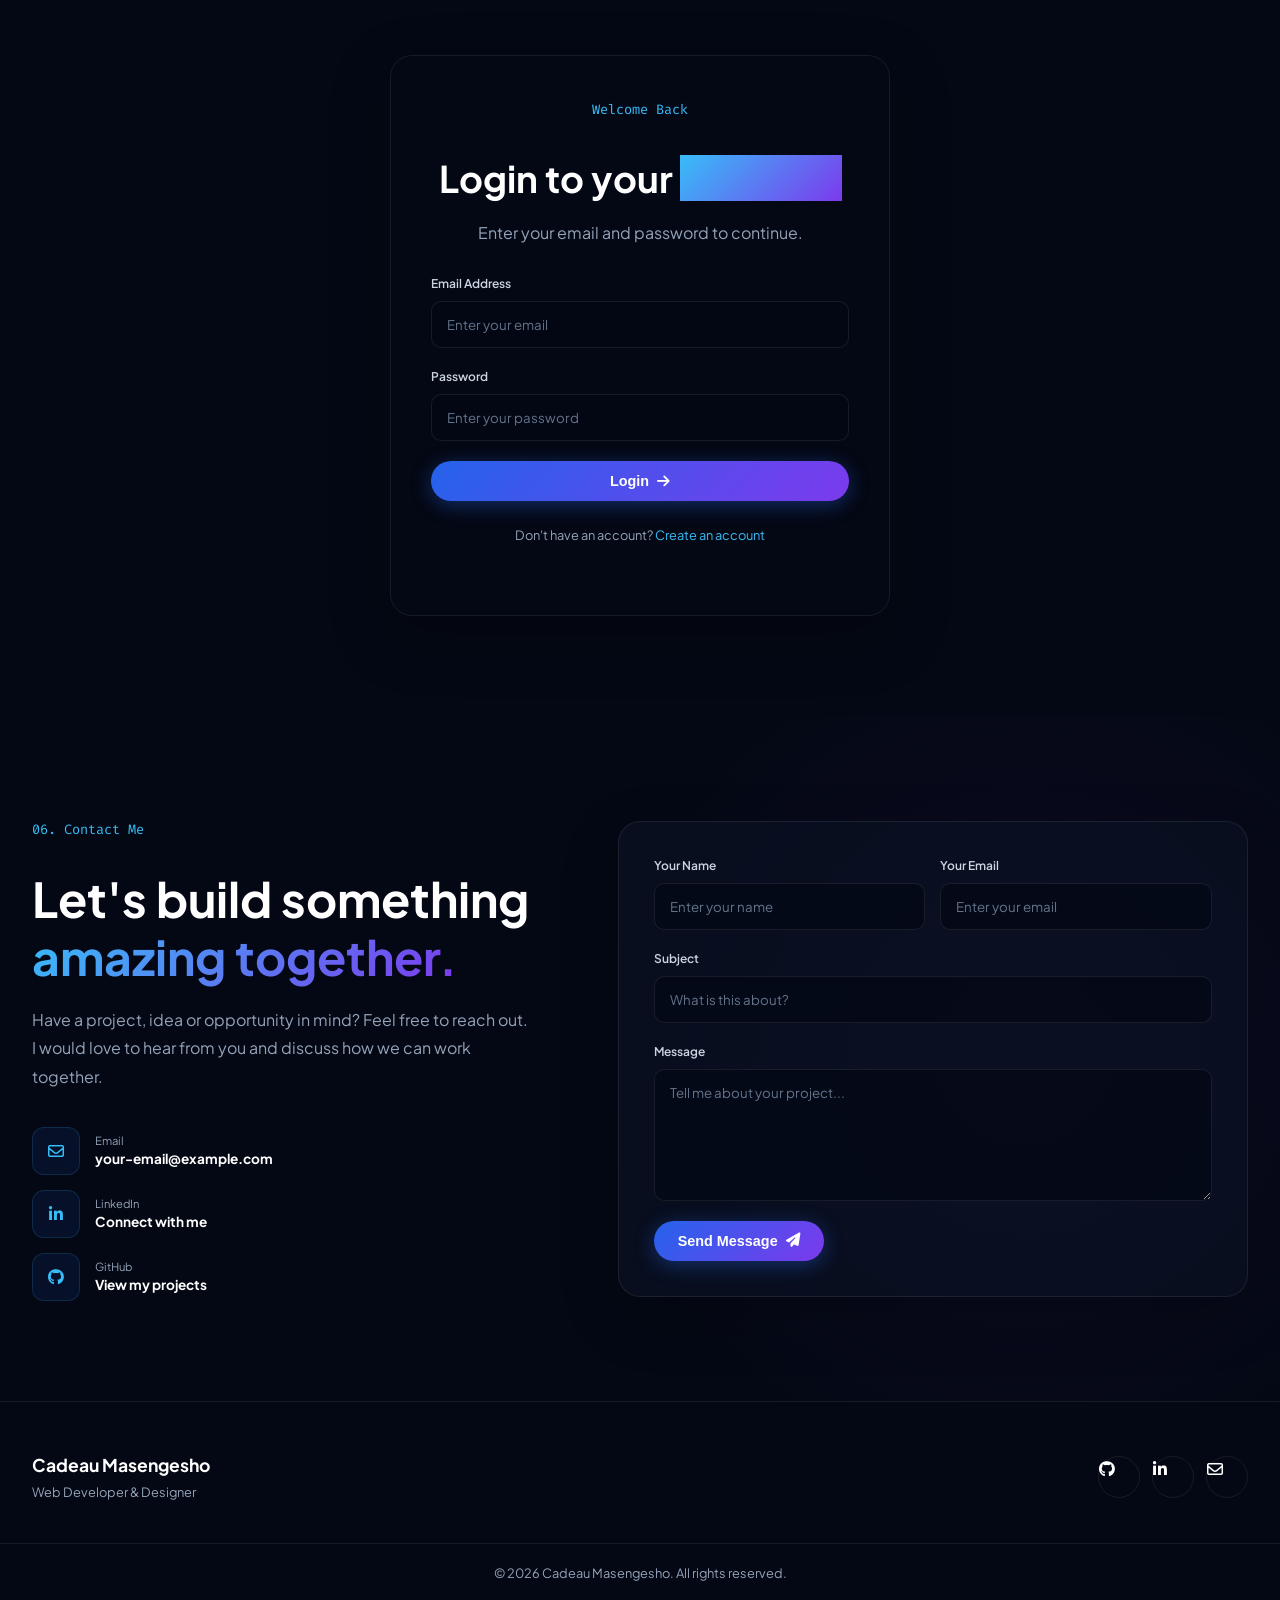
==== commit 9c6c4c9d: "added login,projects and contact sections" ====
--- a/portfolio.html
+++ b/portfolio.html
@@ -1,608 +1,1267 @@
 <!DOCTYPE html>
+
 <html lang="en">
+
 <head>
     <meta charset="UTF-8">
     <meta name="viewport" content="width=device-width, initial-scale=1.0">
-    <title>Cadeau Masengesho - Web Developer & Designer</title>
-    <!-- Google Fonts -->
-    <link rel="preconnect" href="https://fonts.googleapis.com">
-    <link rel="preconnect" href="https://fonts.gstatic.com" crossorigin>
-    <link href="https://fonts.googleapis.com/css2?family=Fira+Code:wght@400;500&family=Plus+Jakarta+Sans:wght@400;500;600;700;800&display=swap" rel="stylesheet">
-    <!-- FontAwesome Icons -->
-    <link rel="stylesheet" href="https://cdnjs.cloudflare.com/ajax/libs/font-awesome/6.4.0/css/all.min.css">
-    
-    <link rel="stylesheet" href="./portfolio.css">
+
+
+<meta name="description"
+    content="Cadeau Masengesho - Web Developer and Designer specializing in modern responsive websites and UI/UX design.">
+
+<title>Cadeau Masengesho | Web Developer & Designer</title>
+
+<!-- Google Fonts -->
+<link rel="preconnect" href="https://fonts.googleapis.com">
+<link rel="preconnect" href="https://fonts.gstatic.com" crossorigin>
+
+<link
+    href="https://fonts.googleapis.com/css2?family=Fira+Code:wght@400;500&family=Plus+Jakarta+Sans:wght@400;500;600;700;800&display=swap"
+    rel="stylesheet">
+
+<!-- Font Awesome -->
+<link
+    rel="stylesheet"
+    href="https://cdnjs.cloudflare.com/ajax/libs/font-awesome/6.4.0/css/all.min.css">
+
+
+<link rel="stylesheet" href="./portfolio.css">
+
+
 </head>
+
 <body>
 
-    <!-- Background Elements -->
-    <div class="glow-bg glow-1"></div>
-    <div class="glow-bg glow-2"></div>
-
-    <!-- Header / Navbar -->
-    <header class="navbar">
-        <div class="nav-container">
-            <div class="logo">
-                <span class="logo-badge">CM</span>
-                <div class="logo-text">
-                    <h3>Cadeau Masengesho</h3>
-                    <span>Web Developer</span>
-                </div>
-            </div>
-
-            <nav class="nav-links">
-                <a href="#home" class="active">Home</a>
-                <a href="#about">About</a>
-                <a href="#skills">Skills</a>
-                <a href="#projects">Projects</a>
-                <a href="#services">Services</a>
-                <a href="#Login">Blog</a>
-                <a href="#contact">Contact</a>
-                 <a href="#Login">Login</a>
-            </nav>
-
-            <a href="#contact" class="btn btn-outline btn-hire">
-                <i class="fa-paper-plane far"></i> Hire Me
-            </a>
-        </div>
-    </header>
-
-    <!-- Main Hero Section -->
+
+<!-- Background -->
+<div class="glow-bg glow-1"></div>
+<div class="glow-bg glow-2"></div>
+
+
+
+
+<header class="navbar">
+
+    <div class="nav-container">
+
+        <a href="#home" class="logo">
+
+            <span class="logo-badge">CM</span>
+
+            
+
+        </a>
+
+
+        <nav class="nav-links">
+
+            <a href="#home" class="active">Home</a>
+            <a href="#about">About</a>
+            <a href="#skills">Skills</a>
+            <a href="#projects">Projects</a>
+            <a href="#services">Services</a>
+            <a href="#blog">Blog</a>
+            <a href="#contact">Contact</a>
+            <a href="#login" class="login-link">Login</a>
+
+        </nav>
+
+
+        <a href="#contact" class="btn btn-outline btn-hire">
+            <i class="fa-solid fa-paper-plane"></i>
+            Hire Me
+        </a>
+
+    </div>
+
+</header>
+
+
+
+<main>
+
+    <!-- ==========HERO========== -->
+
     <section class="hero" id="home">
+
         <div class="container hero-wrapper">
-            
-            
+
             <div class="hero-content">
+
                 <div class="greeting">
                     <span>👋 Hi, I'm</span>
                 </div>
-                
+
                 <h1 class="hero-title">
-                    Cadeau <br>
+                    Cadeau
+                    <br>
                     <span class="gradient-text">Masengesho</span>
                 </h1>
-                
+
                 <h2 class="hero-subtitle">
-                    Web Developer <span class="accent-purple">& Designer</span>
+                    Web Developer
+                    <span class="accent-purple">& Designer</span>
                 </h2>
 
                 <p class="hero-description">
-                    I build modern, fast, and responsive websites that help businesses and individuals grow online. Turning <span class="highlight">ideas into real</span> digital solutions.
+                    I build modern, fast, and responsive websites that
+                    help businesses and individuals grow online.
+                    Turning <span class="highlight">ideas into real</span>
+                    digital solutions.
                 </p>
 
+
                 <div class="hero-cta">
+
                     <a href="#projects" class="btn btn-primary">
-                        <i class="fa-solid fa-code"></i> View My Projects <i class="fa-solid fa-arrow-right"></i>
+                        <i class="fa-solid fa-code"></i>
+                        View My Projects
+                        <i class="fa-solid fa-arrow-right"></i>
                     </a>
+
                     <a href="#contact" class="btn btn-secondary">
-                        <i class="fa-regular fa-envelope"></i> Contact Me
+                        <i class="fa-regular fa-envelope"></i>
+                        Contact Me
                     </a>
-                </div>
-
-             
-               
+
+                </div>
+
+
+                <div class="tech-row">
+
+                    <div class="tech-item">
+                        <div class="tech-icon html-icon">
+                            <i class="fa-brands fa-html5"></i>
+                        </div>
+                        <span>HTML</span>
+                    </div>
+
+                    <div class="tech-item">
+                        <div class="tech-icon css-icon">
+                            <i class="fa-brands fa-css3-alt"></i>
+                        </div>
+                        <span>CSS</span>
+                    </div>
+
+                    <div class="tech-item">
+                        <div class="tech-icon js-icon">
+                            <i class="fa-brands fa-js"></i>
+                        </div>
+                        <span>JavaScript</span>
+                    </div>
+
+                    <div class="tech-item">
+                        <div class="tech-icon react-icon">
+                            <i class="fa-brands fa-react"></i>
+                        </div>
+                        <span>React</span>
+                    </div>
+
+                    <div class="tech-item">
+                        <div class="tech-icon node-icon">
+                            <i class="fa-brands fa-node-js"></i>
+                        </div>
+                        <span>Node.js</span>
+                    </div>
+
+                    <div class="tech-item">
+                        <div class="tech-icon mongo-icon">
+                            <i class="fa-solid fa-database"></i>
+                        </div>
+                        <span>MongoDB</span>
+                    </div>
+
+                </div>
+
             </div>
 
-            <!-- Right Column: Visual Graphic -->
+
+            <!-- Hero Image -->
+
             <div class="hero-visual">
-              
-                
-                <!-- Main Profile Image Container -->
+
                 <div class="image-wrapper">
-                    <!-- Replace with your actual image path -->
-                    <img src="./profile-removebg-preview.png" alt="Cadeau Masengesho" class="profile-img">
-                    
-                    <!-- Decorative Annotations -->
+
+                    <img
+                        src="./profile-removebg-preview.png"
+                        alt="Cadeau Masengesho"
+                        class="profile-img">
+
                     <div class="handwritten-text">
-                        Code<br>Design<br>Create
-                        <svg class="curly-arrow" viewBox="0 0 50 50">
-                            <path d="M10,10 Q30,5 40,30 T20,45" fill="none" stroke="#3b82f6" stroke-width="2"/>
+                        Code
+                        <br>
+                        Design
+                        <br>
+                        Create
+
+                        <svg
+                            class="curly-arrow"
+                            viewBox="0 0 50 50">
+
+                            <path
+                                d="M10,10 Q30,5 40,30 T20,45"
+                                fill="none"
+                                stroke="#3b82f6"
+                                stroke-width="2" />
+
                         </svg>
-                    </div>
-
-                   
-                
-                </div>
-
-               
-               
-
-    
-        
+
+                    </div>
+
+                </div>
+
+            </div>
+
+        </div>
+
     </section>
-    ```html
+
+
+
+    <!-- =========================
+         ABOUT
+    ========================= -->
+
+    <section class="about-section" id="about">
+
+        <div class="container">
+
+            <h2 class="section-tag about-title">
+                About Me
+            </h2>
+
+
+            <div class="about-wrapper">
+
+                <div class="about-image">
+
+                    <div class="about-image-box">
+
+                        <img
+                            src="./profile-removebg-preview.png"
+                            alt="Cadeau Masengesho">
+
+                        <div class="code-card">
+
+                            <span>&lt;developer&gt;</span>
+
+                            <strong>Cadeau</strong>
+
+                            <span>&lt;/developer&gt;</span>
+
+                        </div>
+
+                    </div>
+
+                </div>
+
+
+                <div class="about-content">
+
+                    <h3>I'm Cadeau Masengesho</h3>
+
+                    <p>
+                        I am a passionate Web Developer and Designer
+                        focused on creating modern, responsive, and
+                        user-friendly websites.
+                    </p>
+
+                    <p>
+                        I enjoy transforming ideas and designs into
+                        functional digital experiences that are useful,
+                        fast, and accessible.
+                    </p>
+
+                    <p>
+                        I have been developing my skills in HTML, CSS,
+                        JavaScript, React.js, Node.js, MongoDB, and Figma.
+                    </p>
+
+
+                    <div class="about-info">
+
+                        <div class="info-item">
+
+                            <i class="fa-solid fa-code"></i>
+
+                            <div>
+                                <strong>Development</strong>
+                                <span>Modern Web Applications</span>
+                            </div>
+
+                        </div>
+
+
+                        <div class="info-item">
+
+                            <i class="fa-solid fa-pen-ruler"></i>
+
+                            <div>
+                                <strong>Design</strong>
+                                <span>UI/UX & Figma Design</span>
+                            </div>
+
+                        </div>
+
+                    </div>
+
+
+                    <a href="#contact" class="btn btn-primary">
+                        Let's Work Together
+                        <i class="fa-solid fa-arrow-right"></i>
+                    </a>
+
+                </div>
+
+            </div>
+
+        </div>
+
+    </section>
+
+
+
+    <!-- =========================
+         SKILLS
+    ========================= -->
+
+    <section class="skills-section" id="skills">
+
+        <div class="container">
+
+            <div class="section-heading">
+
+                <span class="section-tag">
+                    02. My Skills
+                </span>
+
+                <h2>
+                    Technologies I
+                    <span>work with.</span>
+                </h2>
+
+                <p>
+                    I use modern technologies to create responsive,
+                    functional and user-friendly digital experiences.
+                </p>
+
+            </div>
+
+
+            <div class="skills-grid">
+
+                <div class="skill-card">
+                    <i class="fa-brands fa-html5"></i>
+                    <h3>HTML5</h3>
+                    <p>Semantic and structured web development.</p>
+                </div>
+
+
+                <div class="skill-card">
+                    <i class="fa-brands fa-css3-alt"></i>
+                    <h3>CSS3</h3>
+                    <p>Responsive and modern website styling.</p>
+                </div>
+
+
+                <div class="skill-card">
+                    <i class="fa-brands fa-js"></i>
+                    <h3>JavaScript</h3>
+                    <p>Interactive and dynamic web applications.</p>
+                </div>
+
+
+                <div class="skill-card">
+                    <i class="fa-brands fa-react"></i>
+                    <h3>React.js</h3>
+                    <p>Modern component-based applications.</p>
+                </div>
+
+
+                <div class="skill-card">
+                    <i class="fa-brands fa-node-js"></i>
+                    <h3>Node.js</h3>
+                    <p>Backend applications and APIs.</p>
+                </div>
+
+
+                <div class="skill-card">
+                    <i class="fa-solid fa-database"></i>
+                    <h3>MongoDB</h3>
+                    <p>Database management for web applications.</p>
+                </div>
+
+
+                <div class="skill-card">
+                    <i class="fa-brands fa-figma"></i>
+                    <h3>Figma</h3>
+                    <p>UI/UX design and interactive prototypes.</p>
+                </div>
+
+
+                <div class="skill-card">
+                    <i class="fa-brands fa-github"></i>
+                    <h3>GitHub</h3>
+                    <p>Version control and project collaboration.</p>
+                </div>
+
+            </div>
+
+        </div>
+
+    </section>
+
+
+
+    <!-- =========================
+         PROJECTS
+    ========================= -->
+
+    <section class="projects-section" id="projects">
+
+        <div class="container">
+
+            <div class="section-heading">
+
+                <span class="section-tag">
+                    03. My Projects
+                </span>
+
+                <h2>
+                    Things I've
+                    <span>built.</span>
+                </h2>
+
+                <p>
+                    Here are some projects that showcase my development
+                    and design skills.
+                </p>
+
+            </div>
+
+
+            <div class="projects-grid">
+
+
+                <!-- Project 1 -->
+
+                <div class="project-card">
+
+                    <div class="project-image project-one">
+
+                        <div class="project-code">
+                            &lt;/&gt;
+                        </div>
+
+                    </div>
+
+                    <div class="project-content">
+
+                        <span class="project-number">
+                            01
+                        </span>
+
+                        <h3>Personal Portfolio</h3>
+
+                        <p>
+                            A modern responsive portfolio website designed
+                            to showcase my skills, projects, services and
+                            experience.
+                        </p>
+
+                        <div class="project-tech">
+                            <span>HTML</span>
+                            <span>CSS</span>
+                            <span>JavaScript</span>
+                        </div>
+
+                        <div class="project-links">
+
+                            <a href="#" target="_blank">
+                                <i class="fa-solid fa-arrow-up-right-from-square"></i>
+                                Live Demo
+                            </a>
+
+                            <a href="#" target="_blank">
+                                <i class="fa-brands fa-github"></i>
+                                GitHub
+                            </a>
+
+                        </div>
+
+                    </div>
+
+                </div>
+
+
+
+                <!-- Project 2 -->
+
+                <div class="project-card">
+
+                    <div class="project-image project-two">
+
+                        <div class="project-code">
+                            &lt;AI/&gt;
+                        </div>
+
+                    </div>
+
+                    <div class="project-content">
+
+                        <span class="project-number">
+                            02
+                        </span>
+
+                        <h3>Healthcare Chatbot</h3>
+
+                        <p>
+                            An AI-powered chatbot concept designed to
+                            provide useful healthcare information through
+                            a simple interface.
+                        </p>
+
+                        <div class="project-tech">
+                            <span>HTML</span>
+                            <span>CSS</span>
+                            <span>JavaScript</span>
+                            <span>AI</span>
+                        </div>
+
+                        <div class="project-links">
+
+                            <a href="#" target="_blank">
+                                <i class="fa-solid fa-arrow-up-right-from-square"></i>
+                                Live Demo
+                            </a>
+
+                            <a href="#" target="_blank">
+                                <i class="fa-brands fa-github"></i>
+                                GitHub
+                            </a>
+
+                        </div>
+
+                    </div>
+
+                </div>
+
+
+
+                <!-- Project 3 -->
+
+                <div class="project-card">
+
+                    <div class="project-image project-three">
+
+                        <div class="project-code">
+                            JS
+                        </div>
+
+                    </div>
+
+                    <div class="project-content">
+
+                        <span class="project-number">
+                            03
+                        </span>
+
+                        <h3>JavaScript Projects</h3>
+
+                        <p>
+                            A collection of interactive JavaScript
+                            applications including calculators,
+                            counters and DOM-based projects.
+                        </p>
+
+                        <div class="project-tech">
+                            <span>HTML</span>
+                            <span>CSS</span>
+                            <span>JavaScript</span>
+                            <span>DOM</span>
+                        </div>
+
+                        <div class="project-links">
+
+                            <a href="#" target="_blank">
+                                <i class="fa-solid fa-arrow-up-right-from-square"></i>
+                                Live Demo
+                            </a>
+
+                            <a href="#" target="_blank">
+                                <i class="fa-brands fa-github"></i>
+                                GitHub
+                            </a>
+
+                        </div>
+
+                    </div>
+
+                </div>
+
+
+            </div>
+
+        </div>
+
+    </section>
+
+
+
+    <!-- =========================
+         SERVICES
+    ========================= -->
+
+    <section class="services-section" id="services">
+
+        <div class="container">
+
+            <div class="section-heading">
+
+                <span class="section-tag">
+                    04. My Services
+                </span>
+
+                <h2>
+                    What I can
+                    <span>do for you.</span>
+                </h2>
+
+                <p>
+                    I provide digital solutions that combine clean
+                    design, modern technology and good user experience.
+                </p>
+
+            </div>
+
+
+            <div class="services-grid">
+
+
+                <div class="service-card">
+
+                    <div class="service-icon">
+                        <i class="fa-solid fa-code"></i>
+                    </div>
+
+                    <span class="service-number">01</span>
+
+                    <h3>Web Development</h3>
+
+                    <p>
+                        Building responsive and modern websites using
+                        HTML, CSS, JavaScript and modern technologies.
+                    </p>
+
+                    <div class="service-line"></div>
+
+                    <span class="service-link">
+                        Explore Service
+                        <i class="fa-solid fa-arrow-right"></i>
+                    </span>
+
+                </div>
+
+
+
+                <div class="service-card">
+
+                    <div class="service-icon">
+                        <i class="fa-solid fa-pen-ruler"></i>
+                    </div>
+
+                    <span class="service-number">02</span>
+
+                    <h3>UI/UX Design</h3>
+
+                    <p>
+                        Designing clean, intuitive and user-friendly
+                        interfaces using Figma.
+                    </p>
+
+                    <div class="service-line"></div>
+
+                    <span class="service-link">
+                        Explore Service
+                        <i class="fa-solid fa-arrow-right"></i>
+                    </span>
+
+                </div>
+
+
+
+                <div class="service-card">
+
+                    <div class="service-icon">
+                        <i class="fa-solid fa-mobile-screen-button"></i>
+                    </div>
+
+                    <span class="service-number">03</span>
+
+                    <h3>Responsive Design</h3>
+
+                    <p>
+                        Creating websites that work smoothly across
+                        phones, tablets and desktop devices.
+                    </p>
+
+                    <div class="service-line"></div>
+
+                    <span class="service-link">
+                        Explore Service
+                        <i class="fa-solid fa-arrow-right"></i>
+                    </span>
+
+                </div>
+
+
+
+                <div class="service-card">
+
+                    <div class="service-icon">
+                        <i class="fa-solid fa-server"></i>
+                    </div>
+
+                    <span class="service-number">04</span>
+
+                    <h3>Backend Development</h3>
+
+                    <p>
+                        Developing backend systems and APIs using
+                        Node.js, Express and MongoDB.
+                    </p>
+
+                    <div class="service-line"></div>
+
+                    <span class="service-link">
+                        Explore Service
+                        <i class="fa-solid fa-arrow-right"></i>
+                    </span>
+
+                </div>
+
+
+            </div>
+
+        </div>
+
+    </section>
+
+
+
+    <!-- =========================
+         BLOG
+    ========================= -->
+
+    <section class="blog-section" id="blog">
+
+        <div class="container">
+
+            <div class="section-heading">
+
+                <span class="section-tag">
+                    05. My Blog
+                </span>
+
+                <h2>
+                    My learning
+                    <span>journey.</span>
+                </h2>
+
+                <p>
+                    I share what I learn about web development,
+                    programming, design and building real-world projects.
+                </p>
+
+            </div>
+
+
+            <div class="blog-grid">
+
+
+                <article class="blog-card">
+
+                    <div class="blog-icon">
+                        <i class="fa-brands fa-js"></i>
+                    </div>
+
+                    <div class="blog-content">
+
+                        <span>JavaScript</span>
+
+                        <h3>
+                            My Journey Learning JavaScript
+                        </h3>
+
+                        <p>
+                            Learning JavaScript helped me understand
+                            how websites become interactive and dynamic.
+                        </p>
+
+                        <a href="#">
+                            Read More
+                            <i class="fa-solid fa-arrow-right"></i>
+                        </a>
+
+                    </div>
+
+                </article>
+
+
+
+                <article class="blog-card">
+
+                    <div class="blog-icon">
+                        <i class="fa-brands fa-react"></i>
+                    </div>
+
+                    <div class="blog-content">
+
+                        <span>React.js</span>
+
+                        <h3>
+                            Starting My React Development Journey
+                        </h3>
+
+                        <p>
+                            Exploring components, props, state and
+                            modern techniques for building applications.
+                        </p>
+
+                        <a href="#">
+                            Read More
+                            <i class="fa-solid fa-arrow-right"></i>
+                        </a>
+
+                    </div>
+
+                </article>
+
+
+
+                <article class="blog-card">
+
+                    <div class="blog-icon">
+                        <i class="fa-brands fa-figma"></i>
+                    </div>
+
+                    <div class="blog-content">
+
+                        <span>UI/UX Design</span>
+
+                        <h3>
+                            Designing Better User Experiences
+                        </h3>
+
+                        <p>
+                            How I use Figma to transform ideas into
+                            clean and user-friendly interfaces.
+                        </p>
+
+                        <a href="#">
+                            Read More
+                            <i class="fa-solid fa-arrow-right"></i>
+                        </a>
+
+                    </div>
+
+                </article>
+
+
+            </div>
+
+        </div>
+
+    </section>
+
+
+
+    <!-- =========================
+         LOGIN
+    ========================= -->
+
+    <section class="login-section" id="login">
+
+        <div class="container">
+
+            <div class="login-box">
+
+                <div class="login-content">
+
+                    <span class="section-tag">
+                        Welcome Back
+                    </span>
+
+                    <h2>
+                        Login to your
+                        <span>account.</span>
+                    </h2>
+
+                    <p>
+                        Enter your email and password to continue.
+                    </p>
+
+
+                    <form class="login-form">
+
+                        <div class="form-group">
+
+                            <label for="login-email">
+                                Email Address
+                            </label>
+
+                            <input
+                                type="email"
+                                id="login-email"
+                                placeholder="Enter your email"
+                                required>
+
+                        </div>
+
+
+                        <div class="form-group">
+
+                            <label for="login-password">
+                                Password
+                            </label>
+
+                            <input
+                                type="password"
+                                id="login-password"
+                                placeholder="Enter your password"
+                                required>
+
+                        </div>
+
+
+                        <button
+                            type="submit"
+                            class="btn btn-primary">
+
+                            Login
+
+                            <i class="fa-solid fa-arrow-right"></i>
+
+                        </button>
+
+                    </form>
+
+
+                    <p class="login-register">
+                        Don't have an account?
+                        <a href="#">Create an account</a>
+                    </p>
+
+                </div>
+
+            </div>
+
+        </div>
+
+    </section>
+
+
+
+    <!-- =========================
+         CONTACT
+    ========================= -->
+
+    <section class="contact-section" id="contact">
+
+        <div class="container">
+
+            <div class="contact-wrapper">
+
+
+                <div class="contact-content">
+
+                    <span class="section-tag">
+                        06. Contact Me
+                    </span>
+
+                    <h2>
+                        Let's build something
+                        <span>amazing together.</span>
+                    </h2>
+
+                    <p>
+                        Have a project, idea or opportunity in mind?
+                        Feel free to reach out. I would love to hear
+                        from you and discuss how we can work together.
+                    </p>
+
+
+                    <div class="contact-info">
+
+
+                        <a
+                            href="mailto:your-email@example.com"
+                            class="contact-item">
+
+                            <div class="contact-icon">
+                                <i class="fa-regular fa-envelope"></i>
+                            </div>
+
+                            <div>
+                                <small>Email</small>
+                                <strong>
+                                    your-email@example.com
+                                </strong>
+                            </div>
+
+                        </a>
+
+
+
+                        <a
+                            href="#"
+                            class="contact-item">
+
+                            <div class="contact-icon">
+                                <i class="fa-brands fa-linkedin-in"></i>
+                            </div>
+
+                            <div>
+                                <small>LinkedIn</small>
+                                <strong>
+                                    Connect with me
+                                </strong>
+                            </div>
+
+                        </a>
+
+
+
+                        <a
+                            href="#"
+                            class="contact-item">
+
+                            <div class="contact-icon">
+                                <i class="fa-brands fa-github"></i>
+                            </div>
+
+                            <div>
+                                <small>GitHub</small>
+                                <strong>
+                                    View my projects
+                                </strong>
+                            </div>
+
+                        </a>
+
+
+                    </div>
+
+                </div>
+
+
+
+                <!-- Contact Form -->
+
+                <div class="contact-form-wrapper">
+
+                    <form class="contact-form">
+
+                        <div class="form-row">
+
+                            <div class="form-group">
+
+                                <label for="name">
+                                    Your Name
+                                </label>
+
+                                <input
+                                    type="text"
+                                    id="name"
+                                    placeholder="Enter your name"
+                                    required>
+
+                            </div>
+
+
+                            <div class="form-group">
+
+                                <label for="email">
+                                    Your Email
+                                </label>
+
+                                <input
+                                    type="email"
+                                    id="email"
+                                    placeholder="Enter your email"
+                                    required>
+
+                            </div>
+
+                        </div>
+
+
+                        <div class="form-group">
+
+                            <label for="subject">
+                                Subject
+                            </label>
+
+                            <input
+                                type="text"
+                                id="subject"
+                                placeholder="What is this about?"
+                                required>
+
+                        </div>
+
+
+                        <div class="form-group">
+
+                            <label for="message">
+                                Message
+                            </label>
+
+                            <textarea
+                                id="message"
+                                rows="6"
+                                placeholder="Tell me about your project..."
+                                required></textarea>
+
+                        </div>
+
+
+                        <button
+                            type="submit"
+                            class="btn btn-primary send-btn">
+
+                            Send Message
+
+                            <i class="fa-solid fa-paper-plane"></i>
+
+                        </button>
+
+                    </form>
+
+                </div>
+
+            </div>
+
+        </div>
+
+    </section>
+
+</main>
+
+
+
 <!-- =========================
-     ABOUT SECTION
+     FOOTER
 ========================= -->
-<section class="about-section" id="about">
-    <div class="container">
-
-        <h2>About Me</h2>
-
-        <div class="about-wrapper">
-
-            <div class="about-image">
-                <div class="about-image-box">
-                    <img src="./profile-removebg-preview.png"
-                         alt="Cadeau Masengesho">
-                    <div class="code-card">
-                        <span>&lt;developer&gt;</span>
-                        <strong>Cadeau</strong>
-                        <span>&lt;/developer&gt;</span>
-                    </div>
-                </div>
-            </div>
-
-            <div class="about-content">
-
-                <h3>I'm Cadeau Masengesho</h3>
-
-                <p>
-                    I am a passionate Web Developer and Designer focused on
-                    creating modern, responsive, and user-friendly websites.
-                    I enjoy transforming ideas and designs into functional
-                    digital experiences.
-                </p>
-
-                <p>
-                    I have been developing my skills in HTML, CSS, JavaScript,
-                    React.js, Node.js, MongoDB, and Figma. My goal is to build
-                    websites that are not only beautiful but also fast,
-                    accessible, and useful.
-                </p>
-
-                <div class="about-info">
-
-                    <div class="info-item">
-                        <i class="fa-solid fa-code"></i>
-                        <div>
-                            <strong>Development</strong>
-                            <span>Modern Web Applications</span>
-                        </div>
-                    </div>
-
-                    <div class="info-item">
-                        <i class="fa-solid fa-pen-ruler"></i>
-                        <div>
-                            <strong>Design</strong>
-                            <span>UI/UX & Figma Design</span>
-                        </div>
-                    </div>
-
-                </div>
-
-                <a href="#contact" class="btn btn-primary">
-                    Let's Work Together
-                    <i class="fa-solid fa-arrow-right"></i>
-                </a>
-
-            </div>
-
-        </div>
-    </div>
-</section>
-
-
-<!-- =========================
-     PROJECTS SECTION
-========================= -->
-<section class="projects-section" id="projects">
-    <div class="container">
-
-        <div class="section-heading">
-            <span class="section-tag">02. My Projects</span>
-            <h2>Things I've <span>built.</span></h2>
+
+<footer class="footer">
+
+    <div class="container footer-content">
+
+        <div>
+            <h3>Cadeau Masengesho</h3>
+
             <p>
-                Here are some projects that showcase my development and design skills.
+                Web Developer & Designer
             </p>
         </div>
 
-        <div class="projects-grid">
-
-            <!-- Project 1 -->
-            <div class="project-card">
-
-                <div class="project-image project-one">
-                    <div class="project-code">
-                        &lt;/&gt;
-                    </div>
-                </div>
-
-                <div class="project-content">
-
-                    <span class="project-number">01</span>
-
-                    <h3>Personal Portfolio</h3>
-
-                    <p>
-                        A modern responsive portfolio website designed to
-                        showcase my skills, projects, services and experience.
-                    </p>
-
-                    <div class="project-tech">
-                        <span>HTML</span>
-                        <span>CSS</span>
-                        <span>JavaScript</span>
-                    </div>
-
-                    <div class="project-links">
-                        <a href="#" target="_blank">
-                            <i class="fa-solid fa-arrow-up-right-from-square"></i>
-                            Live Demo
-                        </a>
-
-                        <a href="#" target="_blank">
-                            <i class="fa-brands fa-github"></i>
-                            GitHub
-                        </a>
-                    </div>
-
-                </div>
-            </div>
-
-
-            <!-- Project 2 -->
-            <div class="project-card">
-
-                <div class="project-image project-two">
-                    <div class="project-code">
-                        &lt;AI/&gt;
-                    </div>
-                </div>
-
-                <div class="project-content">
-
-                    <span class="project-number">02</span>
-
-                    <h3>Healthcare Chatbot</h3>
-
-                    <p>
-                        An AI-powered chatbot concept designed to provide
-                        useful healthcare information through a simple interface.
-                    </p>
-
-                    <div class="project-tech">
-                        <span>HTML</span>
-                        <span>CSS</span>
-                        <span>JavaScript</span>
-                        <span>AI</span>
-                    </div>
-
-                    <div class="project-links">
-                        <a href="#" target="_blank">
-                            <i class="fa-solid fa-arrow-up-right-from-square"></i>
-                            Live Demo
-                        </a>
-
-                        <a href="#" target="_blank">
-                            <i class="fa-brands fa-github"></i>
-                            GitHub
-                        </a>
-                    </div>
-
-                </div>
-            </div>
-
-
-            <!-- Project 3 -->
-            <div class="project-card">
-
-                <div class="project-image project-three">
-                    <div class="project-code">
-                        JS
-                    </div>
-                </div>
-
-                <div class="project-content">
-
-                    <span class="project-number">03</span>
-
-                    <h3>JavaScript Projects</h3>
-
-                    <p>
-                        A collection of interactive JavaScript applications
-                        including calculators, counters and DOM-based projects.
-                    </p>
-
-                    <div class="project-tech">
-                        <span>HTML</span>
-                        <span>CSS</span>
-                        <span>JavaScript</span>
-                        <span>DOM</span>
-                    </div>
-
-                    <div class="project-links">
-                        <a href="#" target="_blank">
-                            <i class="fa-solid fa-arrow-up-right-from-square"></i>
-                            Live Demo
-                        </a>
-
-                        <a href="#" target="_blank">
-                            <i class="fa-brands fa-github"></i>
-                            GitHub
-                        </a>
-                    </div>
-
-                </div>
-            </div>
+
+        <div class="social-links">
+
+            <a href="#" aria-label="GitHub">
+                <i class="fa-brands fa-github"></i>
+            </a>
+
+            <a href="#" aria-label="LinkedIn">
+                <i class="fa-brands fa-linkedin-in"></i>
+            </a>
+
+            <a href="#" aria-label="Email">
+                <i class="fa-regular fa-envelope"></i>
+            </a>
 
         </div>
 
     </div>
-</section>
+
+
+    <div class="footer-bottom">
+
+        <p>
+            © 2026 Cadeau Masengesho.
+            All rights reserved.
+        </p>
+
+    </div>
+
+</footer>
+
 
 
 <!-- =========================
-     SERVICES SECTION
+     JAVASCRIPT
 ========================= -->
-<section class="services-section" id="services">
-    <div class="container">
-
-        <div class="section-heading">
-            <span class="section-tag">03. My Services</span>
-            <h2>What I can <span>do for you.</span></h2>
-            <p>
-                I provide digital solutions that combine clean design,
-                modern technology and good user experience.
-            </p>
-        </div>
-
-        <div class="services-grid">
-
-            <!-- Service 1 -->
-            <div class="service-card">
-
-                <div class="service-icon">
-                    <i class="fa-solid fa-code"></i>
-                </div>
-
-                <span class="service-number">01</span>
-
-                <h3>Web Development</h3>
-
-                <p>
-                    Building responsive and modern websites using HTML,
-                    CSS, JavaScript and modern development technologies.
-                </p>
-
-                <div class="service-line"></div>
-
-                <span class="service-link">
-                    Explore Service
-                    <i class="fa-solid fa-arrow-right"></i>
-                </span>
-
-            </div>
-
-
-            <!-- Service 2 -->
-            <div class="service-card">
-
-                <div class="service-icon">
-                    <i class="fa-solid fa-pen-ruler"></i>
-                </div>
-
-                <span class="service-number">02</span>
-
-                <h3>UI/UX Design</h3>
-
-                <p>
-                    Designing clean, intuitive and user-friendly interfaces
-                    using Figma and modern design principles.
-                </p>
-
-                <div class="service-line"></div>
-
-                <span class="service-link">
-                    Explore Service
-                    <i class="fa-solid fa-arrow-right"></i>
-                </span>
-
-            </div>
-
-
-            <!-- Service 3 -->
-            <div class="service-card">
-
-                <div class="service-icon">
-                    <i class="fa-solid fa-mobile-screen-button"></i>
-                </div>
-
-                <span class="service-number">03</span>
-
-                <h3>Responsive Design</h3>
-
-                <p>
-                    Creating websites that look great and work smoothly
-                    across phones, tablets and desktop devices.
-                </p>
-
-                <div class="service-line"></div>
-
-                <span class="service-link">
-                    Explore Service
-                    <i class="fa-solid fa-arrow-right"></i>
-                </span>
-
-            </div>
-
-
-            <!-- Service 4 -->
-            <div class="service-card">
-
-                <div class="service-icon">
-                    <i class="fa-solid fa-server"></i>
-                </div>
-
-                <span class="service-number">04</span>
-
-                <h3>Backend Development</h3>
-
-                <p>
-                    Developing backend systems and APIs using Node.js,
-                    Express and MongoDB.
-                </p>
-
-                <div class="service-line"></div>
-
-                <span class="service-link">
-                    Explore Service
-                    <i class="fa-solid fa-arrow-right"></i>
-                </span>
-
-            </div>
-
-        </div>
-
-    </div>
-</section>
-
-
-<!-- =========================
-     CONTACT SECTION
-========================= -->
-<section class="contact-section" id="contact">
-    <div class="container">
-
-        <div class="contact-wrapper">
-
-            <div class="contact-content">
-
-                <span class="section-tag">04. Contact Me</span>
-
-                <h2>
-                    Let's build something
-                    <span>amazing together.</span>
-                </h2>
-
-                <p>
-                    Have a project, idea or opportunity in mind?
-                    Feel free to reach out. I would love to hear from you
-                    and discuss how we can work together.
-                </p>
-
-                <div class="contact-info">
-
-                    <a href="mailto:your-email@example.com"
-                       class="contact-item">
-
-                        <div class="contact-icon">
-                            <i class="fa-regular fa-envelope"></i>
-                        </div>
-
-                        <div>
-                            <small>Email</small>
-                            <strong>your-email@example.com</strong>
-                        </div>
-
-                    </a>
-
-
-                    <a href="#" class="contact-item">
-
-                        <div class="contact-icon">
-                            <i class="fa-brands fa-linkedin-in"></i>
-                        </div>
-
-                        <div>
-                            <small>LinkedIn</small>
-                            <strong>Connect with me</strong>
-                        </div>
-
-                    </a>
-
-
-                    <a href="#" class="contact-item">
-
-                        <div class="contact-icon">
-                            <i class="fa-brands fa-github"></i>
-                        </div>
-
-                        <div>
-                            <small>GitHub</small>
-                            <strong>View my projects</strong>
-                        </div>
-
-                    </a>
-
-                </div>
-
-            </div>
-
-
-            <!-- Contact Form -->
-            <div class="contact-form-wrapper">
-
-                <form class="contact-form">
-
-                    <div class="form-row">
-
-                        <div class="form-group">
-                            <label for="name">Your Name</label>
-                            <input
-                                type="text"
-                                id="name"
-                                placeholder="Enter your name"
-                                required>
-                        </div>
-
-                        <div class="form-group">
-                            <label for="email">Your Email</label>
-                            <input
-                                type="email"
-                                id="email"
-                                placeholder="Enter your email"
-                                required>
-                        </div>
-
-                    </div>
-
-                    <div class="form-group">
-                        <label for="subject">Subject</label>
-                        <input
-                            type="text"
-                            id="subject"
-                            placeholder="What is this about?"
-                            required>
-                    </div>
-
-                    <div class="form-group">
-                        <label for="message">Message</label>
-                        <textarea
-                            id="message"
-                            rows="6"
-                            placeholder="Tell me about your project..."
-                            required></textarea>
-                    </div>
-
-                    <button type="submit" class="btn btn-primary send-btn">
-                        Send Message
-                        <i class="fa-solid fa-paper-plane"></i>
-                    </button>
-
-                </form>
-
-            </div>
-
-        </div>
-
-    </div>
-</section>
-
-
-
-            
-
-   
-    <script>
-        // Active Navigation Link Highlight
-        const navLinks = document.querySelectorAll('.nav-links a');
-        navLinks.forEach(link => {
-            link.addEventListener('click', function() {
-                navLinks.forEach(item => item.classList.remove('active'));
-                this.classList.add('active');
+
+<script>
+
+    // Active navigation link
+
+    const navLinks =
+        document.querySelectorAll('.nav-links a');
+
+    navLinks.forEach(link => {
+
+        link.addEventListener('click', function () {
+
+            navLinks.forEach(item => {
+                item.classList.remove('active');
             });
+
+            this.classList.add('active');
+
         });
-    </script>
+
+    });
+
+
+    // Contact form
+
+    const contactForm =
+        document.querySelector('.contact-form');
+
+    contactForm.addEventListener('submit', function (event) {
+
+        event.preventDefault();
+
+        alert(
+            'Thank you for your message! I will get back to you soon.'
+        );
+
+        contactForm.reset();
+
+    });
+
+
+    // Login form
+
+    const loginForm =
+        document.querySelector('.login-form');
+
+    loginForm.addEventListener('submit', function (event) {
+
+        event.preventDefault();
+
+        alert(
+            'Login functionality will be connected to the backend later.'
+        );
+
+    });
+
+</script>
+
+
 </body>
-</html>+
+</html>
--- a/portfolio.css
+++ b/portfolio.css
@@ -1,4 +1,4 @@
-```css
+
 * {
     margin: 0;
     padding: 0;
@@ -16,7 +16,7 @@
 }
 
 html {
-    scroll-behavior: smooth;
+   
 }
 
 body {
@@ -30,13 +30,19 @@
 
 
 .container {
+    width: 100%;
     max-width: 1300px;
     margin: 0 auto;
-    padding: 0 2rem;
-}
-
-
-
+    padding-left: 2rem;
+    padding-right: 2rem;
+}
+
+
+#head2 { font-size: 2.5rem;
+    text-align: center;
+    display: block;
+    width: 100%;
+}
 .glow-bg {
     
     position: absolute;
@@ -558,7 +564,7 @@
     top: 50%;
     right: 20px;
 }
-```css
+
 /* ========================================
    GENERAL SECTION STYLES
 ======================================== */
@@ -1201,6 +1207,362 @@
     width: fit-content;
 }
 
+/* =========================
+SKILLS
+========================= */
+
+.skills-section {
+padding: 100px 0;
+position: relative;
+}
+
+.skills-grid {
+display: grid;
+grid-template-columns: repeat(4, 1fr);
+gap: 20px;
+}
+
+.skill-card {
+padding: 30px 20px;
+text-align: center;
+background: rgba(10, 18, 35, 0.65);
+border: 1px solid var(--border-color);
+border-radius: 18px;
+transition: all 0.35s ease;
+}
+
+.skill-card:hover {
+transform: translateY(-8px);
+border-color: rgba(56, 189, 248, 0.4);
+box-shadow: 0 15px 40px rgba(0, 0, 0, 0.25);
+}
+
+.skill-card i {
+font-size: 2.5rem;
+color: #38bdf8;
+margin-bottom: 18px;
+}
+
+.skill-card h3 {
+font-size: 1.1rem;
+margin-bottom: 10px;
+}
+
+.skill-card p {
+color: var(--text-gray);
+font-size: 0.8rem;
+line-height: 1.6;
+}
+
+/* =========================
+BLOG
+========================= */
+
+.blog-section {
+padding: 100px 0;
+background: rgba(15, 23, 42, 0.18);
+}
+
+.blog-grid {
+display: grid;
+grid-template-columns: repeat(3, 1fr);
+gap: 25px;
+}
+
+.blog-card {
+background: rgba(10, 18, 35, 0.7);
+border: 1px solid var(--border-color);
+border-radius: 20px;
+overflow: hidden;
+transition: all 0.35s ease;
+}
+
+.blog-card:hover {
+transform: translateY(-8px);
+border-color: rgba(56, 189, 248, 0.4);
+}
+
+.blog-icon {
+height: 150px;
+display: flex;
+align-items: center;
+justify-content: center;
+
+```
+background: radial-gradient(
+    circle,
+    rgba(37, 99, 235, 0.35),
+    rgba(4, 8, 20, 0.9)
+);
+```
+
+}
+
+.blog-icon i {
+font-size: 3.5rem;
+color: #38bdf8;
+}
+
+.blog-content {
+padding: 25px;
+}
+
+.blog-content > span {
+color: #38bdf8;
+font-family: 'Fira Code', monospace;
+font-size: 0.7rem;
+}
+
+.blog-content h3 {
+margin: 10px 0;
+font-size: 1.2rem;
+}
+
+.blog-content p {
+color: var(--text-gray);
+font-size: 0.85rem;
+line-height: 1.7;
+margin-bottom: 20px;
+}
+
+.blog-content a {
+color: white;
+text-decoration: none;
+font-size: 0.8rem;
+}
+
+.blog-content a:hover {
+color: #38bdf8;
+}
+
+/* =========================
+LOGIN
+========================= */
+
+.login-section {
+padding: 100px 0;
+}
+
+.login-box {
+max-width: 500px;
+margin: auto;
+padding: 40px;
+
+```
+background: rgba(10, 18, 35, 0.75);
+border: 1px solid var(--border-color);
+border-radius: 22px;
+
+box-shadow: 0 20px 60px rgba(0, 0, 0, 0.25);
+```
+
+}
+
+.login-content {
+text-align: center;
+}
+
+.login-content h2 {
+font-size: 2.3rem;
+margin: 15px 0;
+}
+
+.login-content h2 span {
+background: linear-gradient(
+135deg,
+#38bdf8,
+#7c3aed
+);
+
+```
+-webkit-background-clip: text;
+-webkit-text-fill-color: transparent;
+```
+
+}
+
+.login-content > p {
+color: var(--text-gray);
+margin-bottom: 30px;
+}
+
+.login-form {
+display: flex;
+flex-direction: column;
+gap: 20px;
+text-align: left;
+}
+
+.login-form .btn {
+border: none;
+justify-content: center;
+}
+
+.login-register {
+margin-top: 25px;
+font-size: 0.8rem;
+}
+
+.login-register a {
+color: #38bdf8;
+text-decoration: none;
+}
+
+/* =========================
+LOGIN NAV BUTTON
+========================= */
+
+.nav-links .login-link {
+padding: 8px 18px;
+border: 1px solid rgba(56, 189, 248, 0.5);
+border-radius: 20px;
+color: #38bdf8;
+}
+
+.nav-links .login-link:hover {
+background: rgba(56, 189, 248, 0.12);
+border-color: #38bdf8;
+color: white;
+}
+
+.nav-links .login-link::after {
+display: none;
+}
+
+/* =========================
+ABOUT TITLE
+========================= */
+
+.about-title {
+display: block;
+width: 100%;
+text-align: center;
+font-size: 2.5rem;
+margin-bottom: 50px;
+}
+
+/* =========================
+FOOTER
+========================= */
+
+.footer {
+border-top: 1px solid var(--border-color);
+background: rgba(4, 8, 20, 0.8);
+padding-top: 50px;
+}
+
+.footer-content {
+display: flex;
+justify-content: space-between;
+align-items: center;
+}
+
+.footer h3 {
+font-size: 1.1rem;
+margin-bottom: 5px;
+}
+
+.footer p {
+color: var(--text-gray);
+font-size: 0.8rem;
+}
+
+.social-links {
+display: flex;
+gap: 12px;
+}
+
+.social-links a {
+width: 42px;
+height: 42px;
+
+```
+display: flex;
+align-items: center;
+justify-content: center;
+
+color: white;
+text-decoration: none;
+
+border: 1px solid var(--border-color);
+border-radius: 50%;
+
+transition: all 0.3s ease;
+```
+
+}
+
+.social-links a:hover {
+color: #38bdf8;
+border-color: #38bdf8;
+transform: translateY(-3px);
+}
+
+.footer-bottom {
+margin-top: 40px;
+padding: 20px;
+text-align: center;
+border-top: 1px solid var(--border-color);
+}
+
+/* =========================
+RESPONSIVE
+========================= */
+
+@media (max-width: 1024px) {
+
+
+.skills-grid {
+    grid-template-columns: repeat(2, 1fr);
+}
+
+.blog-grid {
+    grid-template-columns: repeat(2, 1fr);
+}
+
+
+}
+
+@media (max-width: 768px) {
+
+
+.skills-grid,
+.blog-grid {
+    grid-template-columns: 1fr;
+}
+
+.login-box {
+    padding: 30px 20px;
+}
+
+.login-content h2 {
+    font-size: 2rem;
+}
+
+.footer-content {
+    flex-direction: column;
+    gap: 25px;
+    text-align: center;
+}
+
+
+}
+
+@media (max-width: 480px) {
+
+
+.about-title {
+    font-size: 2rem;
+}
+
+.login-box {
+    padding: 25px 15px;
+}
+
+
+}
+
+
 
 /* ========================================
    RESPONSIVE SECTIONS
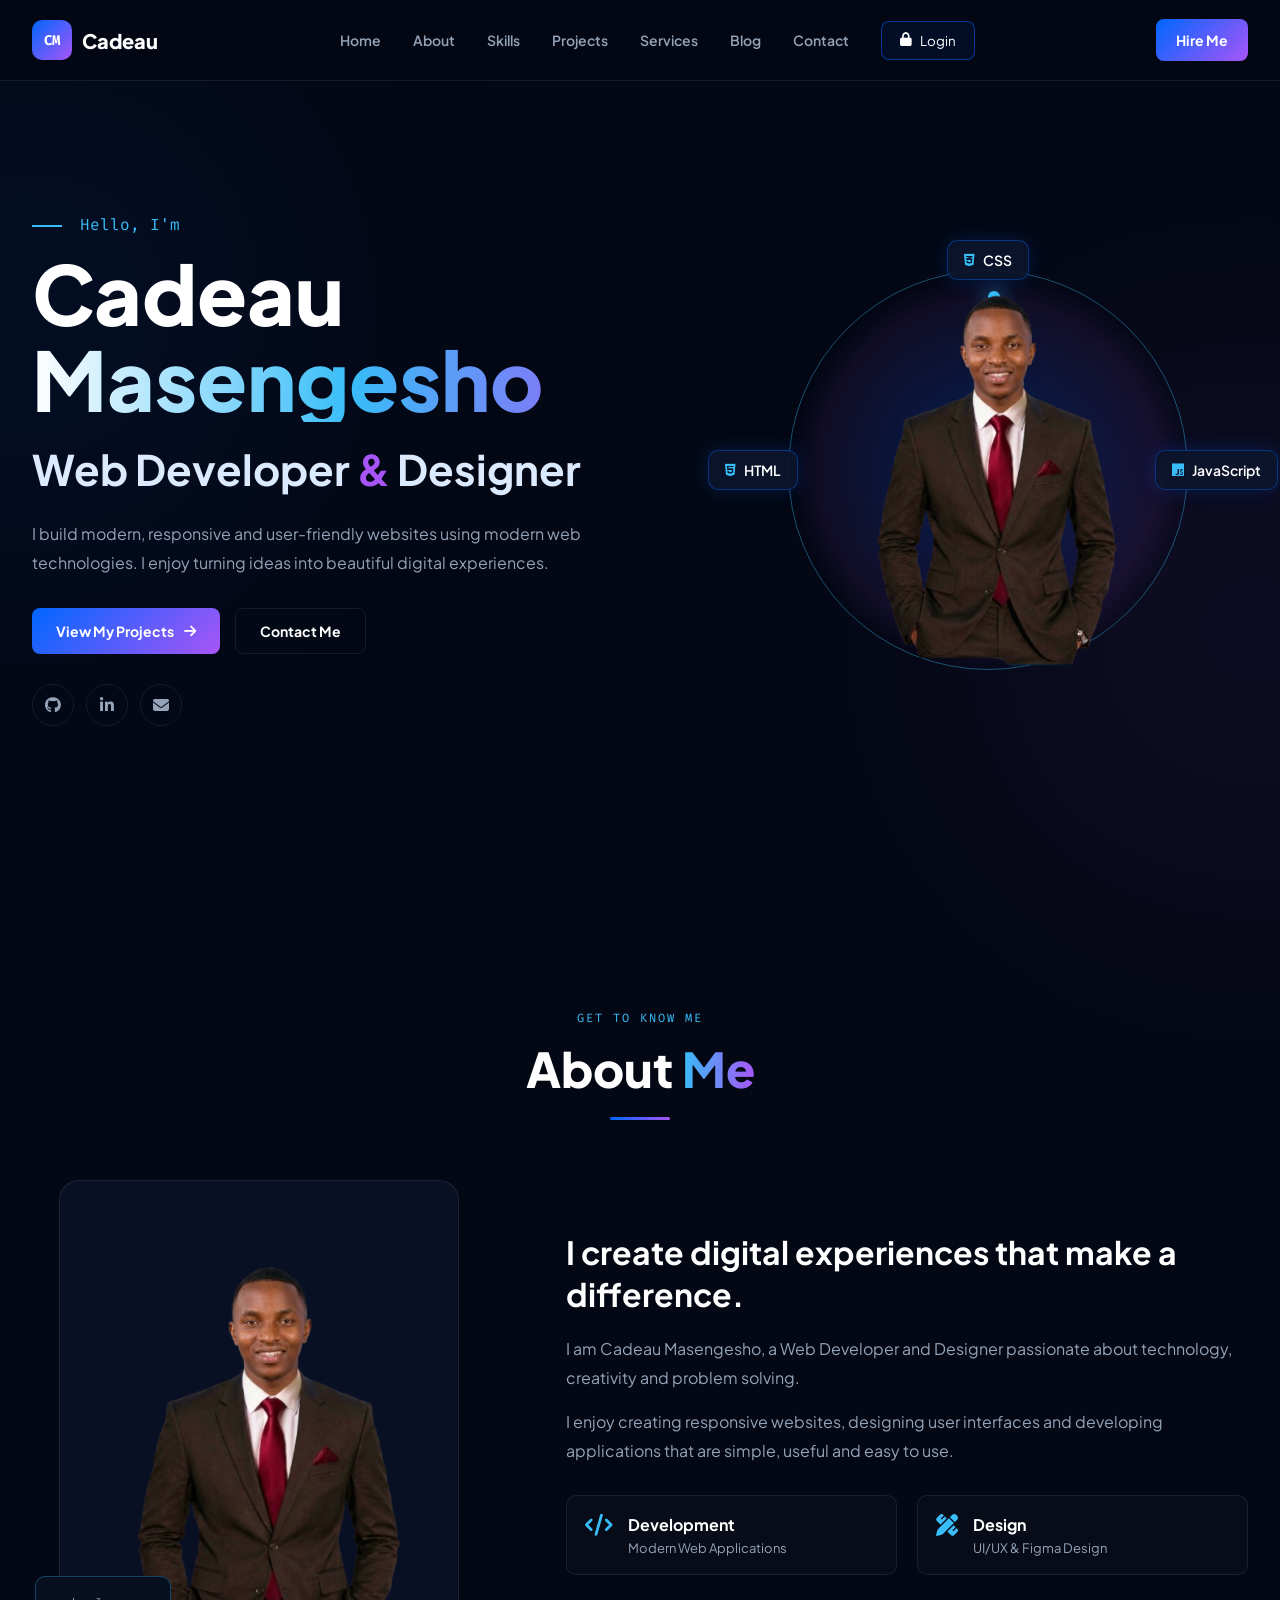
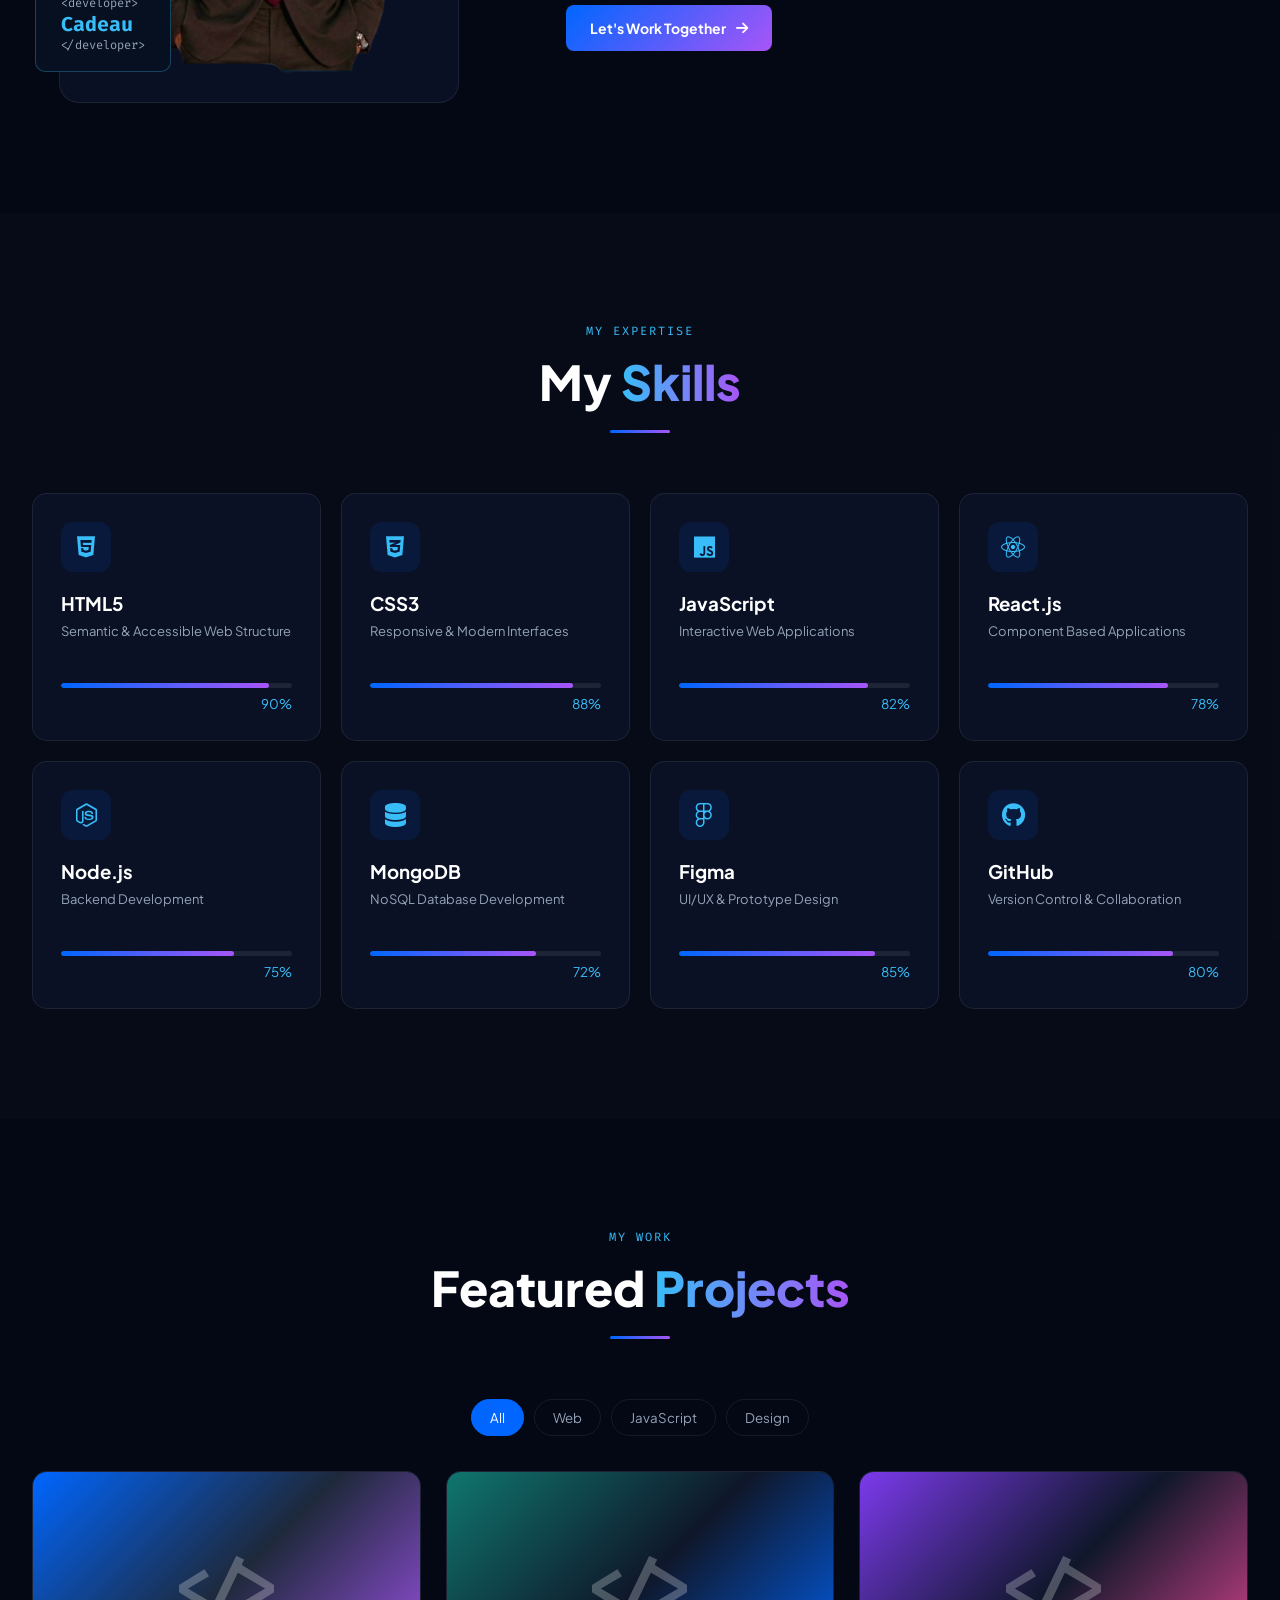
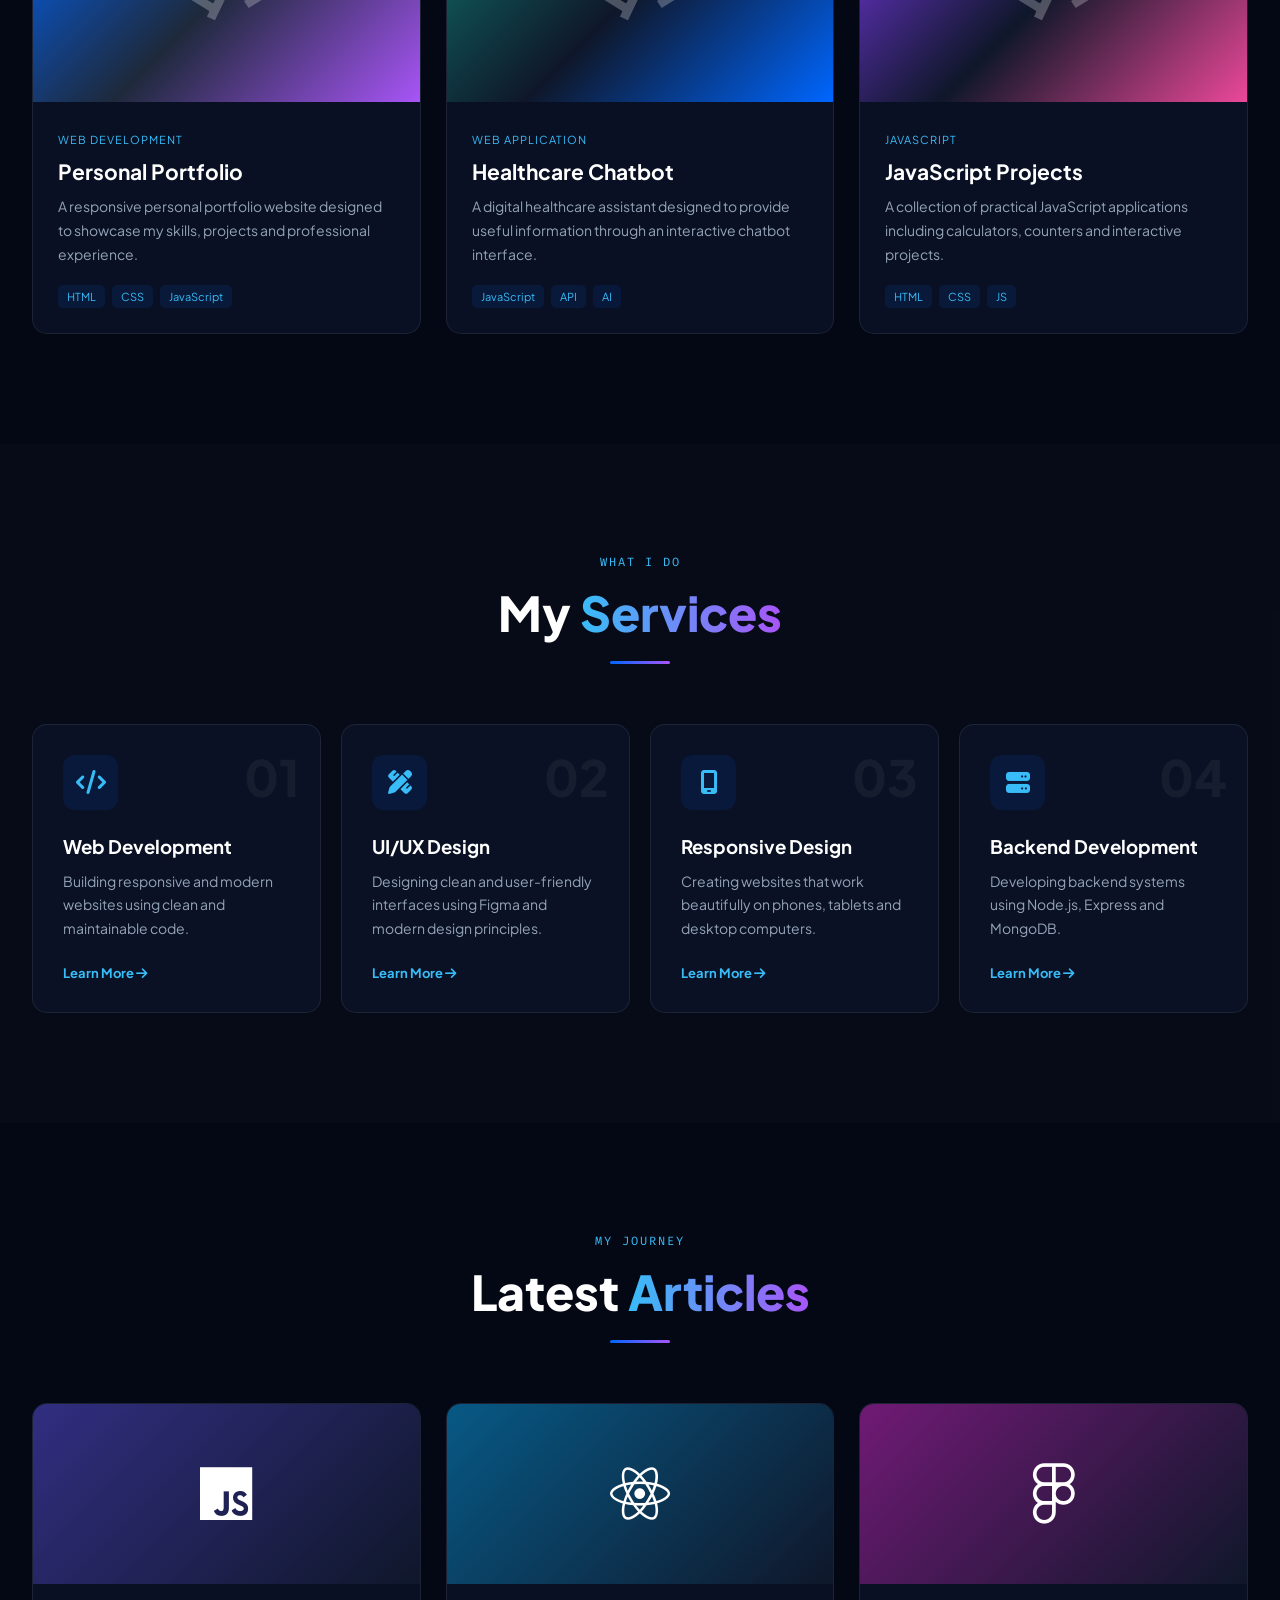
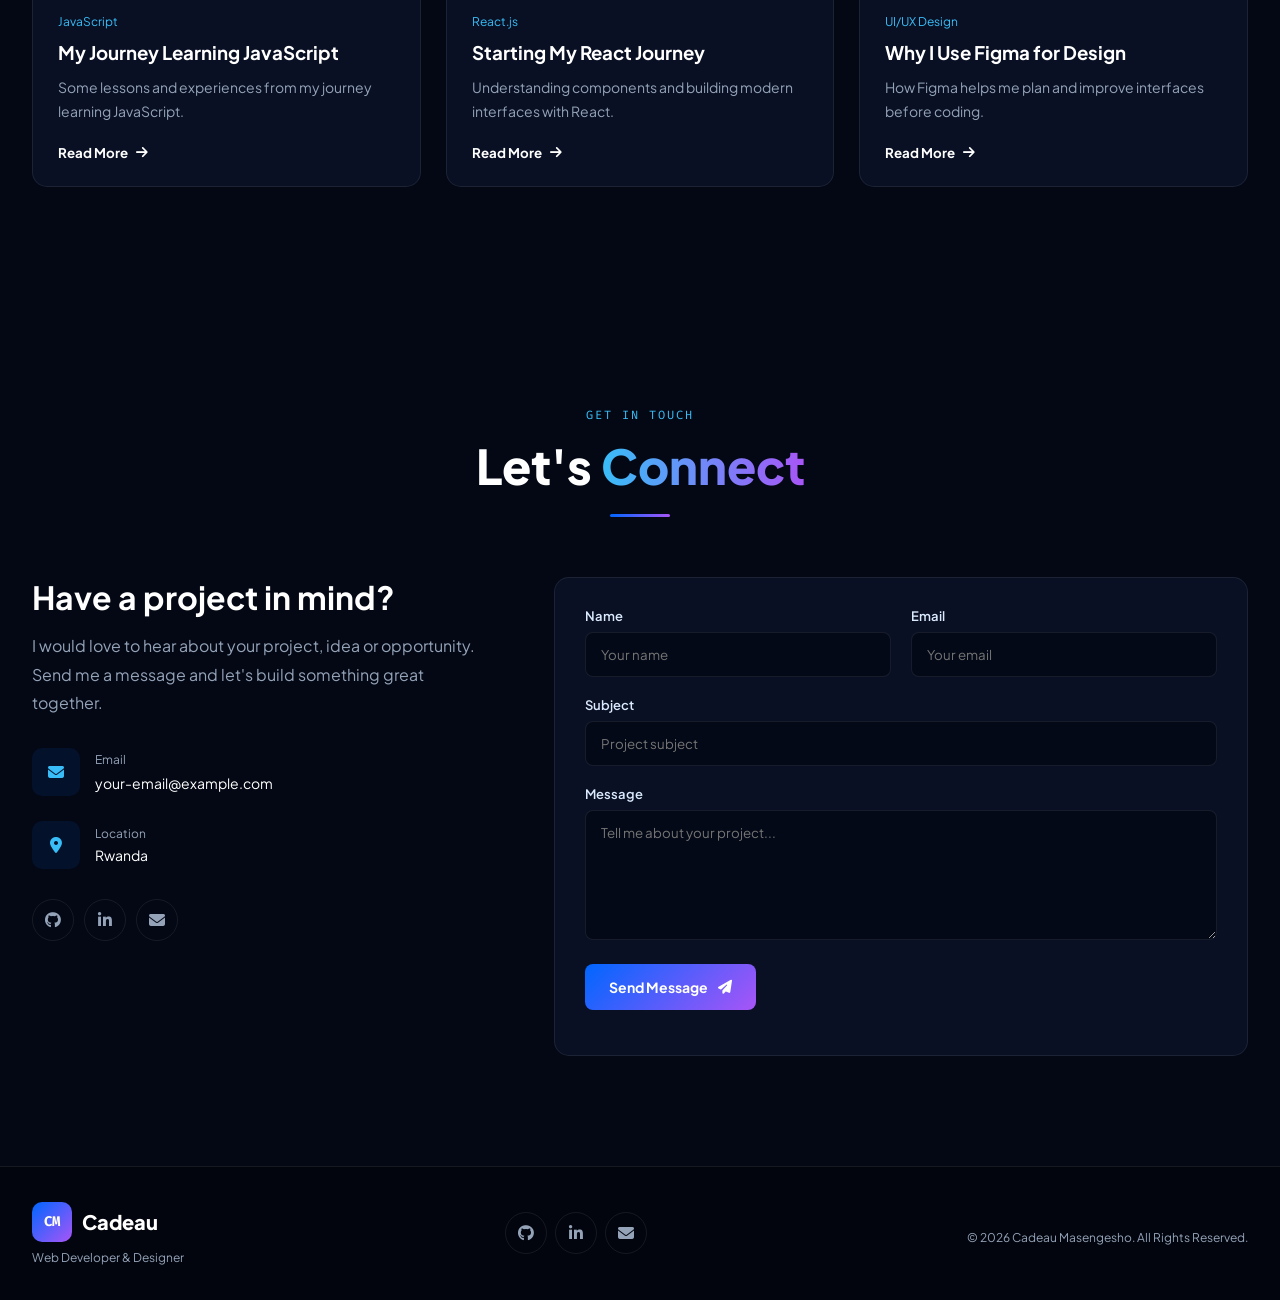
==== commit 6869df46: "added script.js file" ====
--- a/portfolio.html
+++ b/portfolio.html
@@ -1,920 +1,992 @@
 <!DOCTYPE html>
-
 <html lang="en">
-
 <head>
     <meta charset="UTF-8">
     <meta name="viewport" content="width=device-width, initial-scale=1.0">
 
-
-<meta name="description"
-    content="Cadeau Masengesho - Web Developer and Designer specializing in modern responsive websites and UI/UX design.">
-
-<title>Cadeau Masengesho | Web Developer & Designer</title>
-
-<!-- Google Fonts -->
-<link rel="preconnect" href="https://fonts.googleapis.com">
-<link rel="preconnect" href="https://fonts.gstatic.com" crossorigin>
-
-<link
-    href="https://fonts.googleapis.com/css2?family=Fira+Code:wght@400;500&family=Plus+Jakarta+Sans:wght@400;500;600;700;800&display=swap"
-    rel="stylesheet">
-
-<!-- Font Awesome -->
-<link
-    rel="stylesheet"
-    href="https://cdnjs.cloudflare.com/ajax/libs/font-awesome/6.4.0/css/all.min.css">
-
-
-<link rel="stylesheet" href="./portfolio.css">
-
-
+    <meta name="description"
+        content="Cadeau Masengesho - Web Developer and Designer Portfolio">
+
+    <title>Cadeau Masengesho | Web Developer & Designer</title>
+
+    <!-- Google Fonts -->
+    <link rel="preconnect" href="https://fonts.googleapis.com">
+    <link rel="preconnect" href="https://fonts.gstatic.com" crossorigin>
+
+    <link href="https://fonts.googleapis.com/css2?family=Fira+Code:wght@400;500;600;700&family=Plus+Jakarta+Sans:wght@400;500;600;700;800&display=swap"
+        rel="stylesheet">
+
+    <!-- Font Awesome -->
+    <link rel="stylesheet"
+        href="https://cdnjs.cloudflare.com/ajax/libs/font-awesome/6.4.0/css/all.min.css">
+
+    <link rel="stylesheet" href="portfolio.css">
 </head>
 
 <body>
 
-
-<!-- Background -->
-<div class="glow-bg glow-1"></div>
-<div class="glow-bg glow-2"></div>
-
-
-
-
-<header class="navbar">
-
-    <div class="nav-container">
-
-        <a href="#home" class="logo">
-
-            <span class="logo-badge">CM</span>
-
-            
-
-        </a>
-
-
-        <nav class="nav-links">
-
-            <a href="#home" class="active">Home</a>
-            <a href="#about">About</a>
-            <a href="#skills">Skills</a>
-            <a href="#projects">Projects</a>
-            <a href="#services">Services</a>
-            <a href="#blog">Blog</a>
-            <a href="#contact">Contact</a>
-            <a href="#login" class="login-link">Login</a>
-
-        </nav>
-
-
-        <a href="#contact" class="btn btn-outline btn-hire">
-            <i class="fa-solid fa-paper-plane"></i>
-            Hire Me
-        </a>
-
-    </div>
-
-</header>
-
-
-
-<main>
-
-    <!-- ==========HERO========== -->
-
-    <section class="hero" id="home">
-
-        <div class="container hero-wrapper">
-
-            <div class="hero-content">
-
-                <div class="greeting">
-                    <span>👋 Hi, I'm</span>
-                </div>
-
-                <h1 class="hero-title">
-                    Cadeau
-                    <br>
-                    <span class="gradient-text">Masengesho</span>
-                </h1>
-
-                <h2 class="hero-subtitle">
-                    Web Developer
-                    <span class="accent-purple">& Designer</span>
-                </h2>
-
-                <p class="hero-description">
-                    I build modern, fast, and responsive websites that
-                    help businesses and individuals grow online.
-                    Turning <span class="highlight">ideas into real</span>
-                    digital solutions.
-                </p>
-
-
-                <div class="hero-cta">
-
-                    <a href="#projects" class="btn btn-primary">
-                        <i class="fa-solid fa-code"></i>
-                        View My Projects
-                        <i class="fa-solid fa-arrow-right"></i>
-                    </a>
-
-                    <a href="#contact" class="btn btn-secondary">
-                        <i class="fa-regular fa-envelope"></i>
-                        Contact Me
-                    </a>
-
-                </div>
-
-
-                <div class="tech-row">
-
-                    <div class="tech-item">
-                        <div class="tech-icon html-icon">
-                            <i class="fa-brands fa-html5"></i>
-                        </div>
-                        <span>HTML</span>
-                    </div>
-
-                    <div class="tech-item">
-                        <div class="tech-icon css-icon">
-                            <i class="fa-brands fa-css3-alt"></i>
-                        </div>
-                        <span>CSS</span>
-                    </div>
-
-                    <div class="tech-item">
-                        <div class="tech-icon js-icon">
-                            <i class="fa-brands fa-js"></i>
-                        </div>
-                        <span>JavaScript</span>
-                    </div>
-
-                    <div class="tech-item">
-                        <div class="tech-icon react-icon">
-                            <i class="fa-brands fa-react"></i>
-                        </div>
-                        <span>React</span>
-                    </div>
-
-                    <div class="tech-item">
-                        <div class="tech-icon node-icon">
-                            <i class="fa-brands fa-node-js"></i>
-                        </div>
-                        <span>Node.js</span>
-                    </div>
-
-                    <div class="tech-item">
-                        <div class="tech-icon mongo-icon">
-                            <i class="fa-solid fa-database"></i>
-                        </div>
-                        <span>MongoDB</span>
-                    </div>
-
-                </div>
-
-            </div>
-
-
-            <!-- Hero Image -->
-
-            <div class="hero-visual">
-
-                <div class="image-wrapper">
-
-                    <img
-                        src="./profile-removebg-preview.png"
-                        alt="Cadeau Masengesho"
-                        class="profile-img">
-
-                    <div class="handwritten-text">
-                        Code
-                        <br>
-                        Design
-                        <br>
-                        Create
-
-                        <svg
-                            class="curly-arrow"
-                            viewBox="0 0 50 50">
-
-                            <path
-                                d="M10,10 Q30,5 40,30 T20,45"
-                                fill="none"
-                                stroke="#3b82f6"
-                                stroke-width="2" />
-
-                        </svg>
-
-                    </div>
-
-                </div>
-
-            </div>
+    <!-- Background Glow -->
+    <div class="glow-bg glow-1"></div>
+    <div class="glow-bg glow-2"></div>
+
+    <!-- ================= NAVBAR ================= -->
+
+    <header class="navbar">
+
+        <div class="container nav-container">
+
+            <a href="#home" class="logo">
+                <span class="logo-box">CM</span>
+                <span>Cadeau</span>
+            </a>
+
+            <nav class="nav-links" id="navLinks">
+
+                <a href="#home" class="active">Home</a>
+                <a href="#about">About</a>
+                <a href="#skills">Skills</a>
+                <a href="#projects">Projects</a>
+                <a href="#services">Services</a>
+                <a href="#blog">Blog</a>
+                <a href="#contact">Contact</a>
+
+                <button class="login-nav-btn" id="openLogin">
+                    <i class="fa-solid fa-lock"></i>
+                    Login
+                </button>
+
+            </nav>
+
+            <a href="#contact" class="hire-btn">
+                Hire Me
+            </a>
+
+            <button class="menu-btn" id="menuBtn">
+                <i class="fa-solid fa-bars"></i>
+            </button>
 
         </div>
 
-    </section>
-
-
-
-    <!-- =========================
-         ABOUT
-    ========================= -->
-
-    <section class="about-section" id="about">
-
-        <div class="container">
-
-            <h2 class="section-tag about-title">
-                About Me
-            </h2>
-
-
-            <div class="about-wrapper">
-
-                <div class="about-image">
-
-                    <div class="about-image-box">
-
-                        <img
-                            src="./profile-removebg-preview.png"
-                            alt="Cadeau Masengesho">
-
-                        <div class="code-card">
-
-                            <span>&lt;developer&gt;</span>
-
-                            <strong>Cadeau</strong>
-
-                            <span>&lt;/developer&gt;</span>
-
-                        </div>
-
-                    </div>
-
-                </div>
-
-
-                <div class="about-content">
-
-                    <h3>I'm Cadeau Masengesho</h3>
-
-                    <p>
-                        I am a passionate Web Developer and Designer
-                        focused on creating modern, responsive, and
-                        user-friendly websites.
+    </header>
+
+
+    <!-- ================= HOME ================= -->
+
+    <main>
+
+        <section id="home" class="hero section">
+
+            <div class="container hero-container">
+
+                <div class="hero-content">
+
+                    <p class="hero-small">
+                        <span></span>
+                        Hello, I'm
                     </p>
 
-                    <p>
-                        I enjoy transforming ideas and designs into
-                        functional digital experiences that are useful,
-                        fast, and accessible.
+                    <h1>
+                        Cadeau
+                        <span>Masengesho</span>
+                    </h1>
+
+                    <h2>
+                        Web Developer <span>&</span> Designer
+                    </h2>
+
+                    <p class="hero-description">
+                        I build modern, responsive and user-friendly websites
+                        using modern web technologies. I enjoy turning ideas
+                        into beautiful digital experiences.
                     </p>
 
-                    <p>
-                        I have been developing my skills in HTML, CSS,
-                        JavaScript, React.js, Node.js, MongoDB, and Figma.
-                    </p>
-
-
-                    <div class="about-info">
-
-                        <div class="info-item">
-
-                            <i class="fa-solid fa-code"></i>
-
-                            <div>
-                                <strong>Development</strong>
-                                <span>Modern Web Applications</span>
-                            </div>
-
-                        </div>
-
-
-                        <div class="info-item">
-
-                            <i class="fa-solid fa-pen-ruler"></i>
-
-                            <div>
-                                <strong>Design</strong>
-                                <span>UI/UX & Figma Design</span>
-                            </div>
-
-                        </div>
-
-                    </div>
-
-
-                    <a href="#contact" class="btn btn-primary">
-                        Let's Work Together
-                        <i class="fa-solid fa-arrow-right"></i>
-                    </a>
-
-                </div>
-
-            </div>
-
-        </div>
-
-    </section>
-
-
-
-    <!-- =========================
-         SKILLS
-    ========================= -->
-
-    <section class="skills-section" id="skills">
-
-        <div class="container">
-
-            <div class="section-heading">
-
-                <span class="section-tag">
-                    02. My Skills
-                </span>
-
-                <h2>
-                    Technologies I
-                    <span>work with.</span>
-                </h2>
-
-                <p>
-                    I use modern technologies to create responsive,
-                    functional and user-friendly digital experiences.
-                </p>
-
-            </div>
-
-
-            <div class="skills-grid">
-
-                <div class="skill-card">
-                    <i class="fa-brands fa-html5"></i>
-                    <h3>HTML5</h3>
-                    <p>Semantic and structured web development.</p>
-                </div>
-
-
-                <div class="skill-card">
-                    <i class="fa-brands fa-css3-alt"></i>
-                    <h3>CSS3</h3>
-                    <p>Responsive and modern website styling.</p>
-                </div>
-
-
-                <div class="skill-card">
-                    <i class="fa-brands fa-js"></i>
-                    <h3>JavaScript</h3>
-                    <p>Interactive and dynamic web applications.</p>
-                </div>
-
-
-                <div class="skill-card">
-                    <i class="fa-brands fa-react"></i>
-                    <h3>React.js</h3>
-                    <p>Modern component-based applications.</p>
-                </div>
-
-
-                <div class="skill-card">
-                    <i class="fa-brands fa-node-js"></i>
-                    <h3>Node.js</h3>
-                    <p>Backend applications and APIs.</p>
-                </div>
-
-
-                <div class="skill-card">
-                    <i class="fa-solid fa-database"></i>
-                    <h3>MongoDB</h3>
-                    <p>Database management for web applications.</p>
-                </div>
-
-
-                <div class="skill-card">
-                    <i class="fa-brands fa-figma"></i>
-                    <h3>Figma</h3>
-                    <p>UI/UX design and interactive prototypes.</p>
-                </div>
-
-
-                <div class="skill-card">
-                    <i class="fa-brands fa-github"></i>
-                    <h3>GitHub</h3>
-                    <p>Version control and project collaboration.</p>
-                </div>
-
-            </div>
-
-        </div>
-
-    </section>
-
-
-
-    <!-- =========================
-         PROJECTS
-    ========================= -->
-
-    <section class="projects-section" id="projects">
-
-        <div class="container">
-
-            <div class="section-heading">
-
-                <span class="section-tag">
-                    03. My Projects
-                </span>
-
-                <h2>
-                    Things I've
-                    <span>built.</span>
-                </h2>
-
-                <p>
-                    Here are some projects that showcase my development
-                    and design skills.
-                </p>
-
-            </div>
-
-
-            <div class="projects-grid">
-
-
-                <!-- Project 1 -->
-
-                <div class="project-card">
-
-                    <div class="project-image project-one">
-
-                        <div class="project-code">
-                            &lt;/&gt;
-                        </div>
-
-                    </div>
-
-                    <div class="project-content">
-
-                        <span class="project-number">
-                            01
-                        </span>
-
-                        <h3>Personal Portfolio</h3>
-
-                        <p>
-                            A modern responsive portfolio website designed
-                            to showcase my skills, projects, services and
-                            experience.
-                        </p>
-
-                        <div class="project-tech">
-                            <span>HTML</span>
-                            <span>CSS</span>
-                            <span>JavaScript</span>
-                        </div>
-
-                        <div class="project-links">
-
-                            <a href="#" target="_blank">
-                                <i class="fa-solid fa-arrow-up-right-from-square"></i>
-                                Live Demo
-                            </a>
-
-                            <a href="#" target="_blank">
-                                <i class="fa-brands fa-github"></i>
-                                GitHub
-                            </a>
-
-                        </div>
-
-                    </div>
-
-                </div>
-
-
-
-                <!-- Project 2 -->
-
-                <div class="project-card">
-
-                    <div class="project-image project-two">
-
-                        <div class="project-code">
-                            &lt;AI/&gt;
-                        </div>
-
-                    </div>
-
-                    <div class="project-content">
-
-                        <span class="project-number">
-                            02
-                        </span>
-
-                        <h3>Healthcare Chatbot</h3>
-
-                        <p>
-                            An AI-powered chatbot concept designed to
-                            provide useful healthcare information through
-                            a simple interface.
-                        </p>
-
-                        <div class="project-tech">
-                            <span>HTML</span>
-                            <span>CSS</span>
-                            <span>JavaScript</span>
-                            <span>AI</span>
-                        </div>
-
-                        <div class="project-links">
-
-                            <a href="#" target="_blank">
-                                <i class="fa-solid fa-arrow-up-right-from-square"></i>
-                                Live Demo
-                            </a>
-
-                            <a href="#" target="_blank">
-                                <i class="fa-brands fa-github"></i>
-                                GitHub
-                            </a>
-
-                        </div>
-
-                    </div>
-
-                </div>
-
-
-
-                <!-- Project 3 -->
-
-                <div class="project-card">
-
-                    <div class="project-image project-three">
-
-                        <div class="project-code">
-                            JS
-                        </div>
-
-                    </div>
-
-                    <div class="project-content">
-
-                        <span class="project-number">
-                            03
-                        </span>
-
-                        <h3>JavaScript Projects</h3>
-
-                        <p>
-                            A collection of interactive JavaScript
-                            applications including calculators,
-                            counters and DOM-based projects.
-                        </p>
-
-                        <div class="project-tech">
-                            <span>HTML</span>
-                            <span>CSS</span>
-                            <span>JavaScript</span>
-                            <span>DOM</span>
-                        </div>
-
-                        <div class="project-links">
-
-                            <a href="#" target="_blank">
-                                <i class="fa-solid fa-arrow-up-right-from-square"></i>
-                                Live Demo
-                            </a>
-
-                            <a href="#" target="_blank">
-                                <i class="fa-brands fa-github"></i>
-                                GitHub
-                            </a>
-
-                        </div>
-
-                    </div>
-
-                </div>
-
-
-            </div>
-
-        </div>
-
-    </section>
-
-
-
-    <!-- =========================
-         SERVICES
-    ========================= -->
-
-    <section class="services-section" id="services">
-
-        <div class="container">
-
-            <div class="section-heading">
-
-                <span class="section-tag">
-                    04. My Services
-                </span>
-
-                <h2>
-                    What I can
-                    <span>do for you.</span>
-                </h2>
-
-                <p>
-                    I provide digital solutions that combine clean
-                    design, modern technology and good user experience.
-                </p>
-
-            </div>
-
-
-            <div class="services-grid">
-
-
-                <div class="service-card">
-
-                    <div class="service-icon">
-                        <i class="fa-solid fa-code"></i>
-                    </div>
-
-                    <span class="service-number">01</span>
-
-                    <h3>Web Development</h3>
-
-                    <p>
-                        Building responsive and modern websites using
-                        HTML, CSS, JavaScript and modern technologies.
-                    </p>
-
-                    <div class="service-line"></div>
-
-                    <span class="service-link">
-                        Explore Service
-                        <i class="fa-solid fa-arrow-right"></i>
-                    </span>
-
-                </div>
-
-
-
-                <div class="service-card">
-
-                    <div class="service-icon">
-                        <i class="fa-solid fa-pen-ruler"></i>
-                    </div>
-
-                    <span class="service-number">02</span>
-
-                    <h3>UI/UX Design</h3>
-
-                    <p>
-                        Designing clean, intuitive and user-friendly
-                        interfaces using Figma.
-                    </p>
-
-                    <div class="service-line"></div>
-
-                    <span class="service-link">
-                        Explore Service
-                        <i class="fa-solid fa-arrow-right"></i>
-                    </span>
-
-                </div>
-
-
-
-                <div class="service-card">
-
-                    <div class="service-icon">
-                        <i class="fa-solid fa-mobile-screen-button"></i>
-                    </div>
-
-                    <span class="service-number">03</span>
-
-                    <h3>Responsive Design</h3>
-
-                    <p>
-                        Creating websites that work smoothly across
-                        phones, tablets and desktop devices.
-                    </p>
-
-                    <div class="service-line"></div>
-
-                    <span class="service-link">
-                        Explore Service
-                        <i class="fa-solid fa-arrow-right"></i>
-                    </span>
-
-                </div>
-
-
-
-                <div class="service-card">
-
-                    <div class="service-icon">
-                        <i class="fa-solid fa-server"></i>
-                    </div>
-
-                    <span class="service-number">04</span>
-
-                    <h3>Backend Development</h3>
-
-                    <p>
-                        Developing backend systems and APIs using
-                        Node.js, Express and MongoDB.
-                    </p>
-
-                    <div class="service-line"></div>
-
-                    <span class="service-link">
-                        Explore Service
-                        <i class="fa-solid fa-arrow-right"></i>
-                    </span>
-
-                </div>
-
-
-            </div>
-
-        </div>
-
-    </section>
-
-
-
-    <!-- =========================
-         BLOG
-    ========================= -->
-
-    <section class="blog-section" id="blog">
-
-        <div class="container">
-
-            <div class="section-heading">
-
-                <span class="section-tag">
-                    05. My Blog
-                </span>
-
-                <h2>
-                    My learning
-                    <span>journey.</span>
-                </h2>
-
-                <p>
-                    I share what I learn about web development,
-                    programming, design and building real-world projects.
-                </p>
-
-            </div>
-
-
-            <div class="blog-grid">
-
-
-                <article class="blog-card">
-
-                    <div class="blog-icon">
-                        <i class="fa-brands fa-js"></i>
-                    </div>
-
-                    <div class="blog-content">
-
-                        <span>JavaScript</span>
-
-                        <h3>
-                            My Journey Learning JavaScript
-                        </h3>
-
-                        <p>
-                            Learning JavaScript helped me understand
-                            how websites become interactive and dynamic.
-                        </p>
-
-                        <a href="#">
-                            Read More
+                    <div class="hero-buttons">
+
+                        <a href="#projects" class="primary-btn">
+                            View My Projects
                             <i class="fa-solid fa-arrow-right"></i>
                         </a>
 
-                    </div>
-
-                </article>
-
-
-
-                <article class="blog-card">
-
-                    <div class="blog-icon">
-                        <i class="fa-brands fa-react"></i>
-                    </div>
-
-                    <div class="blog-content">
-
-                        <span>React.js</span>
+                        <a href="#contact" class="secondary-btn">
+                            Contact Me
+                        </a>
+
+                    </div>
+
+                    <div class="hero-socials">
+
+                        <a href="#" title="GitHub">
+                            <i class="fa-brands fa-github"></i>
+                        </a>
+
+                        <a href="#" title="LinkedIn">
+                            <i class="fa-brands fa-linkedin-in"></i>
+                        </a>
+
+                        <a href="mailto:your-email@example.com"
+                            title="Email">
+                            <i class="fa-solid fa-envelope"></i>
+                        </a>
+
+                    </div>
+
+                </div>
+
+
+
+   
+
+    <!-- HTML: LEFT -->
+    <div class="hero-image-area">
+
+    <div class="hero-image-circle">
+
+        <div class="image-ring"></div>
+
+        <img src="profile-removebg-preview.png"
+             alt="Cadeau Masengesho">
+
+    </div>
+
+    <!-- HTML - LEFT -->
+    <div class="code-badge badge-one">
+        <i class="fa-brands fa-html5"></i>
+        HTML
+    </div>
+
+    <!-- CSS - TOP -->
+    <div class="code-badge badge-two">
+        <i class="fa-brands fa-css3-alt"></i>
+        CSS
+    </div>
+
+    <!-- JavaScript - RIGHT -->
+    <div class="code-badge badge-three">
+        <i class="fa-brands fa-js"></i>
+        JavaScript
+    </div>
+
+</div>
+
+</div>
+
+</div>                   
+
+                   
+
+                </div>
+
+            </div>
+
+        </section>
+
+
+        <!-- ================= ABOUT ================= -->
+
+        <section id="about" class="section about-section">
+
+            <div class="container">
+
+                <div class="section-heading">
+
+                    <p>GET TO KNOW ME</p>
+
+                    <h2>
+                        About <span>Me</span>
+                    </h2>
+
+                    <div class="heading-line"></div>
+
+                </div>
+
+
+                <div class="about-container">
+
+                    <div class="about-image">
+
+                        <div class="about-image-card">
+
+                            <img src="profile-removebg-preview.png"
+                                alt="Cadeau Masengesho">
+
+                            <div class="about-code-card">
+                                <span>&lt;developer&gt;</span>
+                                <strong>Cadeau</strong>
+                                <span>&lt;/developer&gt;</span>
+                            </div>
+
+                        </div>
+
+                    </div>
+
+
+                    <div class="about-content">
 
                         <h3>
-                            Starting My React Development Journey
+                            I create digital experiences
+                            that make a difference.
                         </h3>
 
                         <p>
-                            Exploring components, props, state and
-                            modern techniques for building applications.
+                            I am Cadeau Masengesho, a Web Developer and
+                            Designer passionate about technology, creativity
+                            and problem solving.
                         </p>
 
-                        <a href="#">
-                            Read More
+                        <p>
+                            I enjoy creating responsive websites, designing
+                            user interfaces and developing applications that
+                            are simple, useful and easy to use.
+                        </p>
+
+                        <div class="about-info">
+
+                            <div>
+                                <i class="fa-solid fa-code"></i>
+                                <div>
+                                    <h4>Development</h4>
+                                    <p>Modern Web Applications</p>
+                                </div>
+                            </div>
+
+                            <div>
+                                <i class="fa-solid fa-pen-ruler"></i>
+                                <div>
+                                    <h4>Design</h4>
+                                    <p>UI/UX & Figma Design</p>
+                                </div>
+                            </div>
+
+                        </div>
+
+                        <a href="#contact" class="primary-btn">
+                            Let's Work Together
                             <i class="fa-solid fa-arrow-right"></i>
                         </a>
 
                     </div>
 
-                </article>
-
-
-
-                <article class="blog-card">
-
-                    <div class="blog-icon">
-                        <i class="fa-brands fa-figma"></i>
-                    </div>
-
-                    <div class="blog-content">
-
-                        <span>UI/UX Design</span>
-
-                        <h3>
-                            Designing Better User Experiences
-                        </h3>
+                </div>
+
+            </div>
+
+        </section>
+
+
+        <!-- ================= SKILLS ================= -->
+
+        <section id="skills" class="section skills-section">
+
+            <div class="container">
+
+                <div class="section-heading">
+
+                    <p>MY EXPERTISE</p>
+
+                    <h2>
+                        My <span>Skills</span>
+                    </h2>
+
+                    <div class="heading-line"></div>
+
+                </div>
+
+
+                <div class="skills-grid" id="skillsGrid">
+
+                    <div class="skill-card">
+
+                        <div class="skill-icon html">
+                            <i class="fa-brands fa-html5"></i>
+                        </div>
+
+                        <h3>HTML5</h3>
+                        <p>Semantic & Accessible Web Structure</p>
+
+                        <div class="progress">
+                            <span style="width: 90%"></span>
+                        </div>
+
+                        <small>90%</small>
+
+                    </div>
+
+
+                    <div class="skill-card">
+
+                        <div class="skill-icon css">
+                            <i class="fa-brands fa-css3-alt"></i>
+                        </div>
+
+                        <h3>CSS3</h3>
+                        <p>Responsive & Modern Interfaces</p>
+
+                        <div class="progress">
+                            <span style="width: 88%"></span>
+                        </div>
+
+                        <small>88%</small>
+
+                    </div>
+
+
+                    <div class="skill-card">
+
+                        <div class="skill-icon javascript">
+                            <i class="fa-brands fa-js"></i>
+                        </div>
+
+                        <h3>JavaScript</h3>
+                        <p>Interactive Web Applications</p>
+
+                        <div class="progress">
+                            <span style="width: 82%"></span>
+                        </div>
+
+                        <small>82%</small>
+
+                    </div>
+
+
+                    <div class="skill-card">
+
+                        <div class="skill-icon react">
+                            <i class="fa-brands fa-react"></i>
+                        </div>
+
+                        <h3>React.js</h3>
+                        <p>Component Based Applications</p>
+
+                        <div class="progress">
+                            <span style="width: 78%"></span>
+                        </div>
+
+                        <small>78%</small>
+
+                    </div>
+
+
+                    <div class="skill-card">
+
+                        <div class="skill-icon node">
+                            <i class="fa-brands fa-node-js"></i>
+                        </div>
+
+                        <h3>Node.js</h3>
+                        <p>Backend Development</p>
+
+                        <div class="progress">
+                            <span style="width: 75%"></span>
+                        </div>
+
+                        <small>75%</small>
+
+                    </div>
+
+
+                    <div class="skill-card">
+
+                        <div class="skill-icon mongo">
+                            <i class="fa-solid fa-database"></i>
+                        </div>
+
+                        <h3>MongoDB</h3>
+                        <p>NoSQL Database Development</p>
+
+                        <div class="progress">
+                            <span style="width: 72%"></span>
+                        </div>
+
+                        <small>72%</small>
+
+                    </div>
+
+
+                    <div class="skill-card">
+
+                        <div class="skill-icon figma">
+                            <i class="fa-brands fa-figma"></i>
+                        </div>
+
+                        <h3>Figma</h3>
+                        <p>UI/UX & Prototype Design</p>
+
+                        <div class="progress">
+                            <span style="width: 85%"></span>
+                        </div>
+
+                        <small>85%</small>
+
+                    </div>
+
+
+                    <div class="skill-card">
+
+                        <div class="skill-icon github">
+                            <i class="fa-brands fa-github"></i>
+                        </div>
+
+                        <h3>GitHub</h3>
+                        <p>Version Control & Collaboration</p>
+
+                        <div class="progress">
+                            <span style="width: 80%"></span>
+                        </div>
+
+                        <small>80%</small>
+
+                    </div>
+
+                </div>
+
+            </div>
+
+        </section>
+
+
+        <!-- ================= PROJECTS ================= -->
+
+        <section id="projects" class="section projects-section">
+
+            <div class="container">
+
+                <div class="section-heading">
+
+                    <p>MY WORK</p>
+
+                    <h2>
+                        Featured <span>Projects</span>
+                    </h2>
+
+                    <div class="heading-line"></div>
+
+                </div>
+
+
+                <div class="project-filter">
+
+                    <button class="filter-btn active"
+                        data-filter="all">
+                        All
+                    </button>
+
+                    <button class="filter-btn"
+                        data-filter="web">
+                        Web
+                    </button>
+
+                    <button class="filter-btn"
+                        data-filter="javascript">
+                        JavaScript
+                    </button>
+
+                    <button class="filter-btn"
+                        data-filter="design">
+                        Design
+                    </button>
+
+                </div>
+
+
+                <div class="projects-grid" id="projectsGrid">
+
+                    <article class="project-card"
+                        data-category="web">
+
+                        <div class="project-image project-one">
+
+                            <div class="project-overlay">
+
+                                <a href="#" class="project-link">
+                                    <i class="fa-solid fa-arrow-up-right-from-square"></i>
+                                </a>
+
+                                <a href="#" class="project-link">
+                                    <i class="fa-brands fa-github"></i>
+                                </a>
+
+                            </div>
+
+                        </div>
+
+                        <div class="project-content">
+
+                            <span class="project-category">
+                                Web Development
+                            </span>
+
+                            <h3>Personal Portfolio</h3>
+
+                            <p>
+                                A responsive personal portfolio website
+                                designed to showcase my skills, projects
+                                and professional experience.
+                            </p>
+
+                            <div class="tech-tags">
+                                <span>HTML</span>
+                                <span>CSS</span>
+                                <span>JavaScript</span>
+                            </div>
+
+                        </div>
+
+                    </article>
+
+
+                    <article class="project-card"
+                        data-category="web">
+
+                        <div class="project-image project-two">
+
+                            <div class="project-overlay">
+
+                                <a href="#" class="project-link">
+                                    <i class="fa-solid fa-arrow-up-right-from-square"></i>
+                                </a>
+
+                                <a href="#" class="project-link">
+                                    <i class="fa-brands fa-github"></i>
+                                </a>
+
+                            </div>
+
+                        </div>
+
+                        <div class="project-content">
+
+                            <span class="project-category">
+                                Web Application
+                            </span>
+
+                            <h3>Healthcare Chatbot</h3>
+
+                            <p>
+                                A digital healthcare assistant designed
+                                to provide useful information through
+                                an interactive chatbot interface.
+                            </p>
+
+                            <div class="tech-tags">
+                                <span>JavaScript</span>
+                                <span>API</span>
+                                <span>AI</span>
+                            </div>
+
+                        </div>
+
+                    </article>
+
+
+                    <article class="project-card"
+                        data-category="javascript">
+
+                        <div class="project-image project-three">
+
+                            <div class="project-overlay">
+
+                                <a href="#" class="project-link">
+                                    <i class="fa-solid fa-arrow-up-right-from-square"></i>
+                                </a>
+
+                                <a href="#" class="project-link">
+                                    <i class="fa-brands fa-github"></i>
+                                </a>
+
+                            </div>
+
+                        </div>
+
+                        <div class="project-content">
+
+                            <span class="project-category">
+                                JavaScript
+                            </span>
+
+                            <h3>JavaScript Projects</h3>
+
+                            <p>
+                                A collection of practical JavaScript
+                                applications including calculators,
+                                counters and interactive projects.
+                            </p>
+
+                            <div class="tech-tags">
+                                <span>HTML</span>
+                                <span>CSS</span>
+                                <span>JS</span>
+                            </div>
+
+                        </div>
+
+                    </article>
+
+                </div>
+
+            </div>
+
+        </section>
+
+
+        <!-- ================= SERVICES ================= -->
+
+        <section id="services" class="section services-section">
+
+            <div class="container">
+
+                <div class="section-heading">
+
+                    <p>WHAT I DO</p>
+
+                    <h2>
+                        My <span>Services</span>
+                    </h2>
+
+                    <div class="heading-line"></div>
+
+                </div>
+
+
+                <div class="services-grid">
+
+                    <div class="service-card">
+
+                        <div class="service-number">01</div>
+
+                        <div class="service-icon">
+                            <i class="fa-solid fa-code"></i>
+                        </div>
+
+                        <h3>Web Development</h3>
 
                         <p>
-                            How I use Figma to transform ideas into
-                            clean and user-friendly interfaces.
+                            Building responsive and modern websites
+                            using clean and maintainable code.
                         </p>
 
-                        <a href="#">
-                            Read More
+                        <a href="#contact">
+                            Learn More
                             <i class="fa-solid fa-arrow-right"></i>
                         </a>
 
                     </div>
 
-                </article>
-
+
+                    <div class="service-card">
+
+                        <div class="service-number">02</div>
+
+                        <div class="service-icon">
+                            <i class="fa-solid fa-pen-ruler"></i>
+                        </div>
+
+                        <h3>UI/UX Design</h3>
+
+                        <p>
+                            Designing clean and user-friendly interfaces
+                            using Figma and modern design principles.
+                        </p>
+
+                        <a href="#contact">
+                            Learn More
+                            <i class="fa-solid fa-arrow-right"></i>
+                        </a>
+
+                    </div>
+
+
+                    <div class="service-card">
+
+                        <div class="service-number">03</div>
+
+                        <div class="service-icon">
+                            <i class="fa-solid fa-mobile-screen"></i>
+                        </div>
+
+                        <h3>Responsive Design</h3>
+
+                        <p>
+                            Creating websites that work beautifully
+                            on phones, tablets and desktop computers.
+                        </p>
+
+                        <a href="#contact">
+                            Learn More
+                            <i class="fa-solid fa-arrow-right"></i>
+                        </a>
+
+                    </div>
+
+
+                    <div class="service-card">
+
+                        <div class="service-number">04</div>
+
+                        <div class="service-icon">
+                            <i class="fa-solid fa-server"></i>
+                        </div>
+
+                        <h3>Backend Development</h3>
+
+                        <p>
+                            Developing backend systems using Node.js,
+                            Express and MongoDB.
+                        </p>
+
+                        <a href="#contact">
+                            Learn More
+                            <i class="fa-solid fa-arrow-right"></i>
+                        </a>
+
+                    </div>
+
+                </div>
 
             </div>
 
-        </div>
-
-    </section>
-
-
-
-    <!-- =========================
-         LOGIN
-    ========================= -->
-
-    <section class="login-section" id="login">
-
-        <div class="container">
-
-            <div class="login-box">
-
-                <div class="login-content">
-
-                    <span class="section-tag">
-                        Welcome Back
-                    </span>
+        </section>
+
+
+        <!-- ================= BLOG ================= -->
+
+        <section id="blog" class="section blog-section">
+
+            <div class="container">
+
+                <div class="section-heading">
+
+                    <p>MY JOURNEY</p>
 
                     <h2>
-                        Login to your
-                        <span>account.</span>
+                        Latest <span>Articles</span>
                     </h2>
 
-                    <p>
-                        Enter your email and password to continue.
-                    </p>
-
-
-                    <form class="login-form">
+                    <div class="heading-line"></div>
+
+                </div>
+
+
+                <div class="blog-grid" id="blogGrid">
+
+                    <article class="blog-card">
+
+                        <div class="blog-image blog-one">
+                            <i class="fa-brands fa-js"></i>
+                        </div>
+
+                        <div class="blog-content">
+
+                            <span>JavaScript</span>
+
+                            <h3>
+                                My Journey Learning JavaScript
+                            </h3>
+
+                            <p>
+                                Some lessons and experiences from my
+                                journey learning JavaScript.
+                            </p>
+
+                            <button class="read-more"
+                                data-title="My Journey Learning JavaScript"
+                                data-content="JavaScript has helped me understand how websites become interactive. I have worked with variables, functions, conditions, loops, arrays, objects, DOM manipulation and many practical projects.">
+                                Read More
+                                <i class="fa-solid fa-arrow-right"></i>
+                            </button>
+
+                        </div>
+
+                    </article>
+
+
+                    <article class="blog-card">
+
+                        <div class="blog-image blog-two">
+                            <i class="fa-brands fa-react"></i>
+                        </div>
+
+                        <div class="blog-content">
+
+                            <span>React.js</span>
+
+                            <h3>
+                                Starting My React Journey
+                            </h3>
+
+                            <p>
+                                Understanding components and building
+                                modern interfaces with React.
+                            </p>
+
+                            <button class="read-more"
+                                data-title="Starting My React Journey"
+                                data-content="React allows developers to create reusable UI components. My next step is to build more practical applications using React, APIs and modern frontend development techniques.">
+                                Read More
+                                <i class="fa-solid fa-arrow-right"></i>
+                            </button>
+
+                        </div>
+
+                    </article>
+
+
+                    <article class="blog-card">
+
+                        <div class="blog-image blog-three">
+                            <i class="fa-brands fa-figma"></i>
+                        </div>
+
+                        <div class="blog-content">
+
+                            <span>UI/UX Design</span>
+
+                            <h3>
+                                Why I Use Figma for Design
+                            </h3>
+
+                            <p>
+                                How Figma helps me plan and improve
+                                interfaces before coding.
+                            </p>
+
+                            <button class="read-more"
+                                data-title="Why I Use Figma for Design"
+                                data-content="Figma makes it easier to plan layouts, colors, typography and user experiences before writing code. It also makes it easier to communicate design ideas with others.">
+                                Read More
+                                <i class="fa-solid fa-arrow-right"></i>
+                            </button>
+
+                        </div>
+
+                    </article>
+
+                </div>
+
+            </div>
+
+        </section>
+
+
+        <!-- ================= CONTACT ================= -->
+
+        <section id="contact" class="section contact-section">
+
+            <div class="container">
+
+                <div class="section-heading">
+
+                    <p>GET IN TOUCH</p>
+
+                    <h2>
+                        Let's <span>Connect</span>
+                    </h2>
+
+                    <div class="heading-line"></div>
+
+                </div>
+
+
+                <div class="contact-container">
+
+                    <div class="contact-info">
+
+                        <h3>
+                            Have a project in mind?
+                        </h3>
+
+                        <p>
+                            I would love to hear about your project,
+                            idea or opportunity. Send me a message
+                            and let's build something great together.
+                        </p>
+
+
+                        <div class="contact-item">
+
+                            <div class="contact-icon">
+                                <i class="fa-solid fa-envelope"></i>
+                            </div>
+
+                            <div>
+                                <span>Email</span>
+                                <a href="mailto:your-email@example.com">
+                                    your-email@example.com
+                                </a>
+                            </div>
+
+                        </div>
+
+
+                        <div class="contact-item">
+
+                            <div class="contact-icon">
+                                <i class="fa-solid fa-location-dot"></i>
+                            </div>
+
+                            <div>
+                                <span>Location</span>
+                                <p>Rwanda</p>
+                            </div>
+
+                        </div>
+
+
+                        <div class="contact-socials">
+
+                            <a href="#">
+                                <i class="fa-brands fa-github"></i>
+                            </a>
+
+                            <a href="#">
+                                <i class="fa-brands fa-linkedin-in"></i>
+                            </a>
+
+                            <a href="mailto:your-email@example.com">
+                                <i class="fa-solid fa-envelope"></i>
+                            </a>
+
+                        </div>
+
+                    </div>
+
+
+                    <form class="contact-form" id="contactForm">
+
+                        <div class="form-row">
+
+                            <div class="form-group">
+
+                                <label>Name</label>
+
+                                <input type="text"
+                                    id="contactName"
+                                    placeholder="Your name"
+                                    required>
+
+                            </div>
+
+
+                            <div class="form-group">
+
+                                <label>Email</label>
+
+                                <input type="email"
+                                    id="contactEmail"
+                                    placeholder="Your email"
+                                    required>
+
+                            </div>
+
+                        </div>
+
 
                         <div class="form-group">
 
-                            <label for="login-email">
-                                Email Address
-                            </label>
-
-                            <input
-                                type="email"
-                                id="login-email"
-                                placeholder="Enter your email"
+                            <label>Subject</label>
+
+                            <input type="text"
+                                id="contactSubject"
+                                placeholder="Project subject"
                                 required>
 
                         </div>
@@ -922,204 +994,9 @@
 
                         <div class="form-group">
 
-                            <label for="login-password">
-                                Password
-                            </label>
-
-                            <input
-                                type="password"
-                                id="login-password"
-                                placeholder="Enter your password"
-                                required>
-
-                        </div>
-
-
-                        <button
-                            type="submit"
-                            class="btn btn-primary">
-
-                            Login
-
-                            <i class="fa-solid fa-arrow-right"></i>
-
-                        </button>
-
-                    </form>
-
-
-                    <p class="login-register">
-                        Don't have an account?
-                        <a href="#">Create an account</a>
-                    </p>
-
-                </div>
-
-            </div>
-
-        </div>
-
-    </section>
-
-
-
-    <!-- =========================
-         CONTACT
-    ========================= -->
-
-    <section class="contact-section" id="contact">
-
-        <div class="container">
-
-            <div class="contact-wrapper">
-
-
-                <div class="contact-content">
-
-                    <span class="section-tag">
-                        06. Contact Me
-                    </span>
-
-                    <h2>
-                        Let's build something
-                        <span>amazing together.</span>
-                    </h2>
-
-                    <p>
-                        Have a project, idea or opportunity in mind?
-                        Feel free to reach out. I would love to hear
-                        from you and discuss how we can work together.
-                    </p>
-
-
-                    <div class="contact-info">
-
-
-                        <a
-                            href="mailto:your-email@example.com"
-                            class="contact-item">
-
-                            <div class="contact-icon">
-                                <i class="fa-regular fa-envelope"></i>
-                            </div>
-
-                            <div>
-                                <small>Email</small>
-                                <strong>
-                                    your-email@example.com
-                                </strong>
-                            </div>
-
-                        </a>
-
-
-
-                        <a
-                            href="#"
-                            class="contact-item">
-
-                            <div class="contact-icon">
-                                <i class="fa-brands fa-linkedin-in"></i>
-                            </div>
-
-                            <div>
-                                <small>LinkedIn</small>
-                                <strong>
-                                    Connect with me
-                                </strong>
-                            </div>
-
-                        </a>
-
-
-
-                        <a
-                            href="#"
-                            class="contact-item">
-
-                            <div class="contact-icon">
-                                <i class="fa-brands fa-github"></i>
-                            </div>
-
-                            <div>
-                                <small>GitHub</small>
-                                <strong>
-                                    View my projects
-                                </strong>
-                            </div>
-
-                        </a>
-
-
-                    </div>
-
-                </div>
-
-
-
-                <!-- Contact Form -->
-
-                <div class="contact-form-wrapper">
-
-                    <form class="contact-form">
-
-                        <div class="form-row">
-
-                            <div class="form-group">
-
-                                <label for="name">
-                                    Your Name
-                                </label>
-
-                                <input
-                                    type="text"
-                                    id="name"
-                                    placeholder="Enter your name"
-                                    required>
-
-                            </div>
-
-
-                            <div class="form-group">
-
-                                <label for="email">
-                                    Your Email
-                                </label>
-
-                                <input
-                                    type="email"
-                                    id="email"
-                                    placeholder="Enter your email"
-                                    required>
-
-                            </div>
-
-                        </div>
-
-
-                        <div class="form-group">
-
-                            <label for="subject">
-                                Subject
-                            </label>
-
-                            <input
-                                type="text"
-                                id="subject"
-                                placeholder="What is this about?"
-                                required>
-
-                        </div>
-
-
-                        <div class="form-group">
-
-                            <label for="message">
-                                Message
-                            </label>
-
-                            <textarea
-                                id="message"
+                            <label>Message</label>
+
+                            <textarea id="contactMessage"
                                 rows="6"
                                 placeholder="Tell me about your project..."
                                 required></textarea>
@@ -1127,141 +1004,1098 @@
                         </div>
 
 
-                        <button
-                            type="submit"
-                            class="btn btn-primary send-btn">
-
+                        <button type="submit" class="primary-btn">
                             Send Message
-
                             <i class="fa-solid fa-paper-plane"></i>
-
                         </button>
 
+                        <p class="form-message" id="contactMessageStatus"></p>
+
                     </form>
 
                 </div>
 
             </div>
 
+        </section>
+
+    </main>
+
+
+    <!-- ================= FOOTER ================= -->
+
+    <footer class="footer">
+
+        <div class="container footer-container">
+
+            <div>
+
+                <a href="#home" class="logo">
+                    <span class="logo-box">CM</span>
+                    <span>Cadeau</span>
+                </a>
+
+                <p>
+                    Web Developer & Designer
+                </p>
+
+            </div>
+
+
+            <div class="footer-socials">
+
+                <a href="#">
+                    <i class="fa-brands fa-github"></i>
+                </a>
+
+                <a href="#">
+                    <i class="fa-brands fa-linkedin-in"></i>
+                </a>
+
+                <a href="mailto:your-email@example.com">
+                    <i class="fa-solid fa-envelope"></i>
+                </a>
+
+            </div>
+
+
+            <p class="copyright">
+                © <span id="currentYear">2026</span>
+                Cadeau Masengesho. All Rights Reserved.
+            </p>
+
         </div>
 
-    </section>
-
-</main>
-
-
-
-<!-- =========================
-     FOOTER
-========================= -->
-
-<footer class="footer">
-
-    <div class="container footer-content">
-
-        <div>
-            <h3>Cadeau Masengesho</h3>
+    </footer>
+
+
+    <!-- ================= LOGIN MODAL ================= -->
+
+    <div class="modal" id="loginModal">
+
+        <div class="login-box">
+
+            <button class="modal-close" id="closeLogin">
+                <i class="fa-solid fa-xmark"></i>
+            </button>
+
+            <div class="login-icon">
+                <i class="fa-solid fa-user-shield"></i>
+            </div>
+
+            <h2>
+                Admin <span>Login</span>
+            </h2>
 
             <p>
-                Web Developer & Designer
+                Login to manage your portfolio.
             </p>
+
+            <form id="loginForm">
+
+                <div class="form-group">
+
+                    <label>Email</label>
+
+                    <div class="input-icon">
+
+                        <i class="fa-solid fa-envelope"></i>
+
+                        <input type="email"
+                            id="loginEmail"
+                            placeholder="Admin email"
+                            required>
+
+                    </div>
+
+                </div>
+
+
+                <div class="form-group">
+
+                    <label>Password</label>
+
+                    <div class="input-icon">
+
+                        <i class="fa-solid fa-lock"></i>
+
+                        <input type="password"
+                            id="loginPassword"
+                            placeholder="Password"
+                            required>
+
+                    </div>
+
+                </div>
+
+
+                <button type="submit"
+                    class="primary-btn full-btn">
+
+                    Login
+                    <i class="fa-solid fa-right-to-bracket"></i>
+
+                </button>
+
+                <p class="login-error" id="loginError"></p>
+
+            </form>
+
+            <small class="demo-login">
+                Demo: admin@example.com / admin123
+            </small>
+
         </div>
 
-
-        <div class="social-links">
-
-            <a href="#" aria-label="GitHub">
-                <i class="fa-brands fa-github"></i>
-            </a>
-
-            <a href="#" aria-label="LinkedIn">
-                <i class="fa-brands fa-linkedin-in"></i>
-            </a>
-
-            <a href="#" aria-label="Email">
-                <i class="fa-regular fa-envelope"></i>
-            </a>
+    </div>
+
+
+    <!-- ================= ADMIN DASHBOARD ================= -->
+
+    <div class="admin-dashboard" id="adminDashboard">
+
+        <!-- Admin Sidebar -->
+
+        <aside class="admin-sidebar" id="adminSidebar">
+
+            <div class="admin-logo">
+
+                <span class="logo-box">CM</span>
+
+                <div>
+                    <strong>Admin Panel</strong>
+                    <small>Cadeau Portfolio</small>
+                </div>
+
+            </div>
+
+
+            <nav class="admin-nav">
+
+                <button class="admin-nav-item active"
+                    data-admin-section="dashboard">
+
+                    <i class="fa-solid fa-chart-line"></i>
+                    Dashboard
+
+                </button>
+
+
+                <button class="admin-nav-item"
+                    data-admin-section="projects">
+
+                    <i class="fa-solid fa-folder"></i>
+                    Projects
+
+                </button>
+
+
+                <button class="admin-nav-item"
+                    data-admin-section="messages">
+
+                    <i class="fa-solid fa-envelope"></i>
+                    Messages
+
+                    <span class="notification-count"
+                        id="messageCount">
+                        0
+                    </span>
+
+                </button>
+
+
+                <button class="admin-nav-item"
+                    data-admin-section="blogs">
+
+                    <i class="fa-solid fa-newspaper"></i>
+                    Blog
+
+                </button>
+
+
+                <button class="admin-nav-item"
+                    data-admin-section="skills">
+
+                    <i class="fa-solid fa-code"></i>
+                    Skills
+
+                </button>
+
+
+                <button class="admin-nav-item"
+                    data-admin-section="services">
+
+                    <i class="fa-solid fa-briefcase"></i>
+                    Services
+
+                </button>
+
+
+                <button class="admin-nav-item"
+                    data-admin-section="profile">
+
+                    <i class="fa-solid fa-user"></i>
+                    Profile
+
+                </button>
+
+
+                <button class="admin-nav-item"
+                    data-admin-section="settings">
+
+                    <i class="fa-solid fa-gear"></i>
+                    Settings
+
+                </button>
+
+            </nav>
+
+
+            <button class="admin-logout" id="logoutBtn">
+
+                <i class="fa-solid fa-right-from-bracket"></i>
+
+                Logout
+
+            </button>
+
+        </aside>
+
+
+        <!-- Admin Main -->
+
+        <div class="admin-main">
+
+            <header class="admin-topbar">
+
+                <button class="admin-menu-btn"
+                    id="adminMenuBtn">
+
+                    <i class="fa-solid fa-bars"></i>
+
+                </button>
+
+                <div>
+
+                    <h2 id="adminPageTitle">
+                        Dashboard
+                    </h2>
+
+                    <p>
+                        Manage your portfolio
+                    </p>
+
+                </div>
+
+
+                <a href="#home"
+                    class="view-site-btn"
+                    id="viewSiteBtn">
+
+                    <i class="fa-solid fa-globe"></i>
+                    View Website
+
+                </a>
+
+            </header>
+
+
+            <div class="admin-content">
+
+
+                <!-- DASHBOARD -->
+
+                <section class="admin-section active"
+                    id="admin-dashboard">
+
+                    <div class="admin-welcome">
+
+                        <div>
+
+                            <p>WELCOME BACK</p>
+
+                            <h1>
+                                Hello, Cadeau 👋
+                            </h1>
+
+                            <span>
+                                Here's what's happening with your portfolio.
+                            </span>
+
+                        </div>
+
+                    </div>
+
+
+                    <div class="stats-grid">
+
+                        <div class="stat-card">
+
+                            <div class="stat-icon blue">
+                                <i class="fa-solid fa-folder-open"></i>
+                            </div>
+
+                            <div>
+                                <span>Projects</span>
+                                <strong id="statProjects">3</strong>
+                            </div>
+
+                        </div>
+
+
+                        <div class="stat-card">
+
+                            <div class="stat-icon purple">
+                                <i class="fa-solid fa-envelope"></i>
+                            </div>
+
+                            <div>
+                                <span>Messages</span>
+                                <strong id="statMessages">0</strong>
+                            </div>
+
+                        </div>
+
+
+                        <div class="stat-card">
+
+                            <div class="stat-icon cyan">
+                                <i class="fa-solid fa-newspaper"></i>
+                            </div>
+
+                            <div>
+                                <span>Blog Posts</span>
+                                <strong id="statBlogs">3</strong>
+                            </div>
+
+                        </div>
+
+
+                        <div class="stat-card">
+
+                            <div class="stat-icon green">
+                                <i class="fa-solid fa-code"></i>
+                            </div>
+
+                            <div>
+                                <span>Skills</span>
+                                <strong>8</strong>
+                            </div>
+
+                        </div>
+
+                    </div>
+
+
+                    <div class="admin-card">
+
+                        <div class="admin-card-header">
+
+                            <div>
+                                <h3>Quick Actions</h3>
+                                <p>Manage your website quickly.</p>
+                            </div>
+
+                        </div>
+
+
+                        <div class="quick-actions">
+
+                            <button class="quick-action"
+                                data-action="add-project">
+
+                                <i class="fa-solid fa-plus"></i>
+
+                                <span>Add Project</span>
+
+                            </button>
+
+
+                            <button class="quick-action"
+                                data-action="messages">
+
+                                <i class="fa-solid fa-envelope"></i>
+
+                                <span>View Messages</span>
+
+                            </button>
+
+
+                            <button class="quick-action"
+                                data-action="blogs">
+
+                                <i class="fa-solid fa-pen"></i>
+
+                                <span>Manage Blog</span>
+
+                            </button>
+
+
+                            <button class="quick-action"
+                                data-action="profile">
+
+                                <i class="fa-solid fa-user"></i>
+
+                                <span>Edit Profile</span>
+
+                            </button>
+
+                        </div>
+
+                    </div>
+
+                </section>
+
+
+                <!-- PROJECTS -->
+
+                <section class="admin-section"
+                    id="admin-projects">
+
+                    <div class="admin-section-title">
+
+                        <div>
+                            <h1>Projects</h1>
+                            <p>Manage your portfolio projects.</p>
+                        </div>
+
+                        <button class="primary-btn"
+                            id="addProjectBtn">
+
+                            <i class="fa-solid fa-plus"></i>
+                            Add Project
+
+                        </button>
+
+                    </div>
+
+
+                    <div class="admin-table-card">
+
+                        <div class="table-responsive">
+
+                            <table>
+
+                                <thead>
+
+                                    <tr>
+                                        <th>Project</th>
+                                        <th>Category</th>
+                                        <th>Technology</th>
+                                        <th>Actions</th>
+                                    </tr>
+
+                                </thead>
+
+                                <tbody id="adminProjectsTable">
+                                </tbody>
+
+                            </table>
+
+                        </div>
+
+                    </div>
+
+                </section>
+
+
+                <!-- MESSAGES -->
+
+                <section class="admin-section"
+                    id="admin-messages">
+
+                    <div class="admin-section-title">
+
+                        <div>
+                            <h1>Messages</h1>
+                            <p>Messages received from your contact form.</p>
+                        </div>
+
+                    </div>
+
+
+                    <div class="admin-table-card">
+
+                        <div class="table-responsive">
+
+                            <table>
+
+                                <thead>
+
+                                    <tr>
+                                        <th>Name</th>
+                                        <th>Email</th>
+                                        <th>Subject</th>
+                                        <th>Message</th>
+                                        <th>Actions</th>
+                                    </tr>
+
+                                </thead>
+
+                                <tbody id="messagesTable">
+                                </tbody>
+
+                            </table>
+
+                        </div>
+
+                    </div>
+
+                </section>
+
+
+                <!-- BLOG -->
+
+                <section class="admin-section"
+                    id="admin-blogs">
+
+                    <div class="admin-section-title">
+
+                        <div>
+                            <h1>Blog</h1>
+                            <p>Manage your articles.</p>
+                        </div>
+
+                        <button class="primary-btn"
+                            id="addBlogBtn">
+
+                            <i class="fa-solid fa-plus"></i>
+                            Add Article
+
+                        </button>
+
+                    </div>
+
+
+                    <div class="admin-table-card">
+
+                        <div class="table-responsive">
+
+                            <table>
+
+                                <thead>
+
+                                    <tr>
+                                        <th>Title</th>
+                                        <th>Category</th>
+                                        <th>Actions</th>
+                                    </tr>
+
+                                </thead>
+
+                                <tbody id="adminBlogsTable">
+                                </tbody>
+
+                            </table>
+
+                        </div>
+
+                    </div>
+
+                </section>
+
+
+                <!-- SKILLS -->
+
+                <section class="admin-section"
+                    id="admin-skills">
+
+                    <div class="admin-section-title">
+
+                        <div>
+                            <h1>Skills</h1>
+                            <p>Manage your technical skills.</p>
+                        </div>
+
+                    </div>
+
+
+                    <div class="admin-card">
+
+                        <div class="admin-form-grid">
+
+                            <div class="form-group">
+
+                                <label>Skill Name</label>
+
+                                <input type="text"
+                                    id="newSkillName"
+                                    placeholder="e.g. TypeScript">
+
+                            </div>
+
+
+                            <div class="form-group">
+
+                                <label>Skill Level</label>
+
+                                <input type="number"
+                                    id="newSkillLevel"
+                                    min="0"
+                                    max="100"
+                                    placeholder="80">
+
+                            </div>
+
+                        </div>
+
+
+                        <button class="primary-btn"
+                            id="addSkillBtn">
+
+                            Add Skill
+
+                        </button>
+
+                    </div>
+
+
+                    <div class="admin-skills-list"
+                        id="adminSkillsList">
+
+                    </div>
+
+                </section>
+
+
+                <!-- SERVICES -->
+
+                <section class="admin-section"
+                    id="admin-services">
+
+                    <div class="admin-section-title">
+
+                        <div>
+                            <h1>Services</h1>
+                            <p>Manage the services shown on your website.</p>
+                        </div>
+
+                    </div>
+
+
+                    <div class="admin-card">
+
+                        <div class="service-admin-list">
+
+                            <div>
+                                <strong>Web Development</strong>
+                                <span>Active</span>
+                            </div>
+
+                            <div>
+                                <strong>UI/UX Design</strong>
+                                <span>Active</span>
+                            </div>
+
+                            <div>
+                                <strong>Responsive Design</strong>
+                                <span>Active</span>
+                            </div>
+
+                            <div>
+                                <strong>Backend Development</strong>
+                                <span>Active</span>
+                            </div>
+
+                        </div>
+
+                    </div>
+
+                </section>
+
+
+                <!-- PROFILE -->
+
+                <section class="admin-section"
+                    id="admin-profile">
+
+                    <div class="admin-section-title">
+
+                        <div>
+                            <h1>Profile</h1>
+                            <p>Update your portfolio information.</p>
+                        </div>
+
+                    </div>
+
+
+                    <div class="admin-card">
+
+                        <div class="admin-form-grid">
+
+                            <div class="form-group">
+
+                                <label>Full Name</label>
+
+                                <input type="text"
+                                    id="profileName"
+                                    value="Cadeau Masengesho">
+
+                            </div>
+
+
+                            <div class="form-group">
+
+                                <label>Profession</label>
+
+                                <input type="text"
+                                    id="profileProfession"
+                                    value="Web Developer & Designer">
+
+                            </div>
+
+
+                            <div class="form-group">
+
+                                <label>Email</label>
+
+                                <input type="email"
+                                    id="profileEmail"
+                                    value="your-email@example.com">
+
+                            </div>
+
+
+                            <div class="form-group">
+
+                                <label>Location</label>
+
+                                <input type="text"
+                                    id="profileLocation"
+                                    value="Rwanda">
+
+                            </div>
+
+                        </div>
+
+
+                        <div class="form-group">
+
+                            <label>About Me</label>
+
+                            <textarea id="profileAbout"
+                                rows="6">I am Cadeau Masengesho, a Web Developer and Designer passionate about technology, creativity and problem solving.</textarea>
+
+                        </div>
+
+
+                        <button class="primary-btn"
+                            id="saveProfileBtn">
+
+                            Save Profile
+
+                        </button>
+
+                        <p class="save-status"
+                            id="profileSaveStatus"></p>
+
+                    </div>
+
+                </section>
+
+
+                <!-- SETTINGS -->
+
+                <section class="admin-section"
+                    id="admin-settings">
+
+                    <div class="admin-section-title">
+
+                        <div>
+                            <h1>Settings</h1>
+                            <p>Manage your dashboard settings.</p>
+                        </div>
+
+                    </div>
+
+
+                    <div class="admin-card">
+
+                        <div class="settings-item">
+
+                            <div>
+
+                                <strong>Portfolio Status</strong>
+
+                                <p>
+                                    Make your portfolio visible to visitors.
+                                </p>
+
+                            </div>
+
+                            <label class="switch">
+
+                                <input type="checkbox"
+                                    checked>
+
+                                <span></span>
+
+                            </label>
+
+                        </div>
+
+
+                        <div class="settings-item">
+
+                            <div>
+
+                                <strong>Animations</strong>
+
+                                <p>
+                                    Enable portfolio animations.
+                                </p>
+
+                            </div>
+
+                            <label class="switch">
+
+                                <input type="checkbox"
+                                    checked>
+
+                                <span></span>
+
+                            </label>
+
+                        </div>
+
+
+                        <div class="settings-item">
+
+                            <div>
+
+                                <strong>Firebase Integration</strong>
+
+                                <p>
+                                    Firebase can be connected later.
+                                </p>
+
+                            </div>
+
+                            <span class="coming-soon">
+                                Coming Later
+                            </span>
+
+                        </div>
+
+                    </div>
+
+                </section>
+
+            </div>
 
         </div>
 
     </div>
 
 
-    <div class="footer-bottom">
-
-        <p>
-            © 2026 Cadeau Masengesho.
-            All rights reserved.
-        </p>
+    <!-- ================= PROJECT MODAL ================= -->
+
+    <div class="modal" id="projectModal">
+
+        <div class="admin-modal-box">
+
+            <button class="modal-close"
+                data-close-modal="projectModal">
+
+                <i class="fa-solid fa-xmark"></i>
+
+            </button>
+
+            <h2 id="projectModalTitle">
+                Add Project
+            </h2>
+
+            <form id="projectForm">
+
+                <input type="hidden"
+                    id="projectId">
+
+                <div class="form-group">
+
+                    <label>Project Name</label>
+
+                    <input type="text"
+                        id="projectName"
+                        required>
+
+                </div>
+
+
+                <div class="form-group">
+
+                    <label>Category</label>
+
+                    <select id="projectCategory">
+
+                        <option value="web">
+                            Web Development
+                        </option>
+
+                        <option value="javascript">
+                            JavaScript
+                        </option>
+
+                        <option value="design">
+                            Design
+                        </option>
+
+                    </select>
+
+                </div>
+
+
+                <div class="form-group">
+
+                    <label>Description</label>
+
+                    <textarea id="projectDescription"
+                        rows="4"
+                        required></textarea>
+
+                </div>
+
+
+                <div class="form-group">
+
+                    <label>Technologies</label>
+
+                    <input type="text"
+                        id="projectTech"
+                        placeholder="HTML, CSS, JavaScript">
+
+                </div>
+
+
+                <div class="form-group">
+
+                    <label>Live Demo URL</label>
+
+                    <input type="url"
+                        id="projectLive"
+                        placeholder="https://example.com">
+
+                </div>
+
+
+                <div class="form-group">
+
+                    <label>GitHub URL</label>
+
+                    <input type="url"
+                        id="projectGithub"
+                        placeholder="https://github.com/...">
+
+                </div>
+
+
+                <button type="submit"
+                    class="primary-btn full-btn">
+
+                    Save Project
+
+                </button>
+
+            </form>
+
+        </div>
 
     </div>
 
-</footer>
-
-
-
-<!-- =========================
-     JAVASCRIPT
-========================= -->
-
-<script>
-
-    // Active navigation link
-
-    const navLinks =
-        document.querySelectorAll('.nav-links a');
-
-    navLinks.forEach(link => {
-
-        link.addEventListener('click', function () {
-
-            navLinks.forEach(item => {
-                item.classList.remove('active');
-            });
-
-            this.classList.add('active');
-
-        });
-
-    });
-
-
-    // Contact form
-
-    const contactForm =
-        document.querySelector('.contact-form');
-
-    contactForm.addEventListener('submit', function (event) {
-
-        event.preventDefault();
-
-        alert(
-            'Thank you for your message! I will get back to you soon.'
-        );
-
-        contactForm.reset();
-
-    });
-
-
-    // Login form
-
-    const loginForm =
-        document.querySelector('.login-form');
-
-    loginForm.addEventListener('submit', function (event) {
-
-        event.preventDefault();
-
-        alert(
-            'Login functionality will be connected to the backend later.'
-        );
-
-    });
-
-</script>
-
+
+    <!-- ================= BLOG MODAL ================= -->
+
+    <div class="modal" id="blogModal">
+
+        <div class="admin-modal-box">
+
+            <button class="modal-close"
+                data-close-modal="blogModal">
+
+                <i class="fa-solid fa-xmark"></i>
+
+            </button>
+
+            <h2>Add Blog Article</h2>
+
+            <form id="blogForm">
+
+                <input type="hidden"
+                    id="blogId">
+
+                <div class="form-group">
+
+                    <label>Article Title</label>
+
+                    <input type="text"
+                        id="blogTitle"
+                        required>
+
+                </div>
+
+
+                <div class="form-group">
+
+                    <label>Category</label>
+
+                    <input type="text"
+                        id="blogCategory"
+                        placeholder="JavaScript"
+                        required>
+
+                </div>
+
+
+                <div class="form-group">
+
+                    <label>Description</label>
+
+                    <textarea id="blogDescription"
+                        rows="5"
+                        required></textarea>
+
+                </div>
+
+
+                <button type="submit"
+                    class="primary-btn full-btn">
+
+                    Save Article
+
+                </button>
+
+            </form>
+
+        </div>
+
+    </div>
+
+
+    <!-- ================= BLOG READ MODAL ================= -->
+
+    <div class="modal" id="articleModal">
+
+        <div class="article-modal">
+
+            <button class="modal-close"
+                data-close-modal="articleModal">
+
+                <i class="fa-solid fa-xmark"></i>
+
+            </button>
+
+            <span id="articleCategory"></span>
+
+            <h2 id="articleTitle"></h2>
+
+            <p id="articleContent"></p>
+
+        </div>
+
+    </div>
+
+
+    <!-- JavaScript -->
+    <script src="script.js"></script>
 
 </body>
-
-</html>
+</html>
--- a/portfolio.css
+++ b/portfolio.css
@@ -1,3 +1,4 @@
+
 
 * {
     margin: 0;
@@ -5,1789 +6,2468 @@
     box-sizing: border-box;
 }
 
+html {
+    scroll-behavior: smooth;
+}
+
+body {
+    background: #040814;
+    color: #ffffff;
+    font-family: 'Plus Jakarta Sans', sans-serif;
+    overflow-x: hidden;
+}
+
+a {
+    text-decoration: none;
+    color: inherit;
+}
+
+button,
+input,
+textarea,
+select {
+    font-family: inherit;
+}
+
+button {
+    cursor: pointer;
+}
+
+img {
+    max-width: 100%;
+    display: block;
+}
+
+
+
+
 :root {
     --bg-dark: #040814;
+    --bg-card: rgba(13, 22, 45, 0.65);
+
     --primary-blue: #0066ff;
     --primary-purple: #a855f7;
+
+    --blue-light: #38bdf8;
+
     --text-white: #ffffff;
     --text-gray: #94a3b8;
+
     --border-color: rgba(255, 255, 255, 0.08);
+
     --font-main: 'Plus Jakarta Sans', sans-serif;
-}
-
-html {
-   
-}
-
-body {
-    background-color: var(--bg-dark);
-    color: var(--text-white);
-    font-family: var(--font-main);
-    overflow-x: hidden;
-    line-height: 1.5;
-}
+    --font-code: 'Fira Code', monospace;
+}
+
 
 
 
 .container {
     width: 100%;
     max-width: 1300px;
-    margin: 0 auto;
-    padding-left: 2rem;
-    padding-right: 2rem;
-}
-
-
-#head2 { font-size: 2.5rem;
-    text-align: center;
-    display: block;
-    width: 100%;
-}
+    margin: auto;
+    padding: 0 2rem;
+}
+
+.section {
+    padding: 110px 0;
+    position: relative;
+}
+
+
+/* ===============================
+   BACKGROUND GLOW
+================================ */
+
 .glow-bg {
-    
-    position: absolute;
+    position: fixed;
+    width: 450px;
+    height: 450px;
     border-radius: 50%;
-    filter: blur(120px);
+    filter: blur(150px);
+    opacity: 0.12;
+    pointer-events: none;
     z-index: -1;
-    pointer-events: none;
 }
 
 .glow-1 {
-    width: 500px;
-    height: 500px;
-    background: rgba(0, 102, 255, 0.15);
-    top: -100px;
-    left: -100px;
+    background: #0066ff;
+    top: 10%;
+    left: -200px;
 }
 
 .glow-2 {
-    width: 600px;
-    height: 600px;
-    background: rgba(168, 85, 247, 0.12);
-    top: 20%;
-    right: -150px;
-}
+    background: #a855f7;
+    right: -200px;
+    bottom: 5%;
+}
+
 
 
 
 .navbar {
-    width: 100%;
-    padding: 1.5rem 0;
     position: fixed;
     top: 0;
     left: 0;
+    width: 100%;
     z-index: 1000;
-    background: rgba(4, 8, 20, 0.8);
-    backdrop-filter: blur(12px);
+
+    background: rgba(4, 8, 20, 0.85);
+    backdrop-filter: blur(20px);
+
     border-bottom: 1px solid var(--border-color);
 }
 
 .nav-container {
-    max-width: 1300px;
-    margin: 0 auto;
-    padding: 0 2rem;
-
-    display: flex;
+    min-height: 80px;
+
+    display: flex;
+    align-items: center;
     justify-content: space-between;
-    align-items: center;
-}
-
+}
 
 .logo {
     display: flex;
     align-items: center;
-    gap: 12px;
-}
-
-.logo-badge {
+    gap: 10px;
+
+    font-size: 20px;
+    font-weight: 800;
+}
+
+.logo-box {
+    width: 40px;
+    height: 40px;
+
+    display: flex;
+    align-items: center;
+    justify-content: center;
+
+    border-radius: 10px;
+
     background: linear-gradient(
         135deg,
-        #0052d4,
-        #4364f7,
-        #6fb1fc
+        var(--primary-blue),
+        var(--primary-purple)
     );
 
-    color: #fff;
-    font-weight: 800;
-    font-size: 1.1rem;
-
-    padding: 8px 12px;
-    border-radius: 10px;
-
-    box-shadow: 0 4px 15px rgba(0, 102, 255, 0.3);
-}
-
-.logo-text h3 {
-    font-size: 1rem;
-    font-weight: 700;
-}
-
-.logo-text span {
-    display: block;
-    margin-top: -2px;
-
-    font-size: 0.75rem;
-    color: var(--text-gray);
-}
-
-
+    font-family: var(--font-code);
+    font-size: 14px;
+}
 
 .nav-links {
     display: flex;
-    gap: 2.5rem;
-}
-
-.nav-links a {
-    position: relative;
-
-    color: var(--text-gray);
-    text-decoration: none;
-
-    font-weight: 500;
-    font-size: 0.95rem;
-
-    transition: all 0.3s ease;
-}
-
-.nav-links a:hover,
-.nav-links a.active {
-    color: var(--text-white);
-}
-
-.nav-links a.active::after {
-    content: '';
-
-    position: absolute;
-    bottom: -6px;
-    left: 0;
-
-    width: 100%;
-    height: 2px;
-
-    background: #00d2ff;
-    border-radius: 2px;
-}
-
-
-.btn {
-    display: inline-flex;
+    align-items: center;
+    gap: 2rem;
+}
+
+.nav-links > a {
+    color: var(--text-gray);
+    font-size: 14px;
+    font-weight: 600;
+
+    transition: 0.3s;
+}
+
+.nav-links > a:hover,
+.nav-links > a.active {
+    color: #ffffff;
+}
+
+.login-nav-btn {
+    border: 1px solid rgba(0, 102, 255, 0.5);
+
+    background: rgba(0, 102, 255, 0.08);
+
+    color: #ffffff;
+
+    padding: 10px 18px;
+    border-radius: 8px;
+
+    display: flex;
     align-items: center;
     gap: 8px;
 
-    padding: 0.75rem 1.5rem;
-
-    border-radius: 30px;
-
-    font-weight: 600;
-    font-size: 0.9rem;
-
-    text-decoration: none;
-
-    transition: all 0.3s ease;
-    cursor: pointer;
-}
-
-.btn-outline {
-    border: 1px solid rgba(0, 102, 255, 0.5);
-
-    color: #38bdf8;
-    background: rgba(0, 102, 255, 0.05);
-}
-
-.btn-outline:hover {
-    background: rgba(0, 102, 255, 0.2);
-    border-color: #38bdf8;
-
-    box-shadow: 0 0 15px rgba(56, 189, 248, 0.3);
-}
-
-.btn-primary {
+    transition: 0.3s;
+}
+
+.login-nav-btn:hover {
+    background: var(--primary-blue);
+}
+
+.hire-btn {
+    padding: 12px 20px;
+
     background: linear-gradient(
         135deg,
-        #2563eb,
-        #7c3aed
+        var(--primary-blue),
+        var(--primary-purple)
     );
 
-    color: #fff;
-
-    box-shadow: 0 4px 20px rgba(37, 99, 235, 0.4);
-}
-
-.btn-primary:hover {
+    border-radius: 8px;
+
+    font-weight: 700;
+    font-size: 14px;
+
+    transition: 0.3s;
+}
+
+.hire-btn:hover {
     transform: translateY(-2px);
-
-    box-shadow: 0 6px 25px rgba(124, 58, 237, 0.5);
-}
-
-.btn-secondary {
-    background: rgba(15, 23, 42, 0.8);
-
-    border: 1px solid var(--border-color);
-
-    color: var(--text-white);
-}
-
-.btn-secondary:hover {
-    border-color: rgba(255, 255, 255, 0.3);
-
-    background: rgba(30, 41, 59, 0.8);
-}
-
-
-
-.hero {
-    padding-top: 140px;
-    padding-bottom: 60px;
-
-    position: relative;
-}
-
-.hero-wrapper {
-    display: grid;
-
-    grid-template-columns: 1fr 1fr;
-
-    gap: 2rem;
-
-    align-items: center;
-}
-
-
-
-.greeting {
-    font-size: 1.1rem;
-
-    color: var(--text-gray);
-
-    margin-bottom: 0.5rem;
-}
-
-.hero-title {
-    font-size: 4rem;
-
-    font-weight: 800;
-
-    line-height: 1.1;
-
-    margin-bottom: 0.5rem;
-
-    letter-spacing: -1px;
-    color: #f8fafc;
-}
-.gradient-text {
+}
+
+.menu-btn {
+    display: none;
+
+    border: none;
+    background: none;
+
+    color: white;
+    font-size: 24px;
+}
+
+
+/* ===============================
+   BUTTONS
+================================ */
+
+.primary-btn {
+    border: none;
+
+    padding: 14px 24px;
+
+    border-radius: 8px;
+
+    color: white;
+
     background: linear-gradient(
         135deg,
+        var(--primary-blue),
+        var(--primary-purple)
+    );
+
+    display: inline-flex;
+    align-items: center;
+    justify-content: center;
+    gap: 10px;
+
+    font-weight: 700;
+    font-size: 14px;
+
+    transition: 0.3s;
+}
+
+.primary-btn:hover {
+    transform: translateY(-3px);
+
+    box-shadow:
+        0 10px 30px rgba(0, 102, 255, 0.25);
+}
+
+.secondary-btn {
+    padding: 13px 24px;
+
+    border: 1px solid var(--border-color);
+
+    border-radius: 8px;
+
+    color: white;
+
+    font-weight: 700;
+    font-size: 14px;
+
+    transition: 0.3s;
+}
+
+.secondary-btn:hover {
+    border-color: var(--primary-blue);
+    background: rgba(0, 102, 255, 0.08);
+}
+
+.full-btn {
+    width: 100%;
+}
+
+
+/* ===============================
+   HERO
+================================ */
+
+.hero {
+    min-height: 100vh;
+
+    display: flex;
+    align-items: center;
+
+    padding-top: 150px;
+}
+
+.hero-container {
+    display: grid;
+    grid-template-columns: 1.1fr 0.9fr;
+    align-items: center;
+    gap: 60px;
+}
+
+.hero-small {
+    color: var(--blue-light);
+
+    font-family: var(--font-code);
+
+    margin-bottom: 15px;
+}
+
+.hero-small span {
+    display: inline-block;
+
+    width: 30px;
+    height: 2px;
+
+    background: var(--blue-light);
+
+    vertical-align: middle;
+
+    margin-right: 8px;
+}
+
+.hero h1 {
+    font-size: clamp(45px, 7vw, 82px);
+    line-height: 1.05;
+
+    font-weight: 800;
+}
+
+.hero h1 span {
+    display: block;
+
+    background: linear-gradient(
+        90deg,
+        #ffffff,
         #38bdf8,
-        #00d2ff,
-        #7c3aed
+        #a855f7
     );
 
     -webkit-background-clip: text;
     -webkit-text-fill-color: transparent;
-    background-clip: text;
-
-    text-shadow: 0 0 30px rgba(56, 189, 248, 0.15);
-}
-
-
-.hero-subtitle {
-    font-size: 1.8rem;
-
-    font-weight: 700;
-
-    margin-bottom: 1.2rem;
-}
-
-.accent-purple {
+}
+
+.hero h2 {
+    margin-top: 20px;
+
+    font-size: clamp(24px, 4vw, 42px);
+
+    color: #dbeafe;
+}
+
+.hero h2 span {
     color: var(--primary-purple);
 }
 
 .hero-description {
-    color: var(--text-gray);
-
-    font-size: 1rem;
-
-    max-width: 480px;
-
-    line-height: 1.6;
-
-    margin-bottom: 2rem;
-}
-
-.hero-description .highlight {
-    color: #38bdf8;
-}
-
-/* Hero buttons */
-
-.hero-cta {
-    display: flex;
-
-    gap: 1rem;
-
-    margin-bottom: 3rem;
-}
-
-/* =========================
-   TECHNOLOGIES
-========================= */
-
-.tech-row {
-    display: flex;
-
-    gap: 1.5rem;
-
-    align-items: center;
-}
-
-.tech-item {
-    display: flex;
-
-    flex-direction: column;
-
-    align-items: center;
-
-    gap: 6px;
-}
-
-.tech-icon {
-    width: 44px;
-    height: 44px;
-
-    border-radius: 10px;
-
-    display: flex;
-
+    max-width: 650px;
+
+    margin: 25px 0;
+
+    color: var(--text-gray);
+
+    line-height: 1.8;
+
+    font-size: 16px;
+}
+
+.hero-buttons {
+    display: flex;
+    gap: 15px;
+    flex-wrap: wrap;
+
+    margin-top: 30px;
+}
+
+.hero-socials {
+    display: flex;
+    gap: 12px;
+
+    margin-top: 30px;
+}
+
+.hero-socials a {
+    width: 42px;
+    height: 42px;
+
+    display: flex;
     align-items: center;
     justify-content: center;
 
-    font-size: 1.3rem;
-
-    background: rgba(15, 23, 42, 0.6);
-
     border: 1px solid var(--border-color);
-}
-
-.tech-item span {
-    font-size: 0.7rem;
-
-    color: var(--text-gray);
-}
-
-/* Technology icon colors */
-
-.html-icon {
-    color: #e34f26;
-    border-color: rgba(227, 79, 38, 0.2);
-}
-
-.css-icon {
-    color: #1572b6;
-    border-color: rgba(21, 114, 182, 0.2);
-}
-
-.js-icon {
-    color: #f7df1e;
-    border-color: rgba(247, 223, 30, 0.2);
-}
-
-.react-icon {
-    color: #61dafb;
-    border-color: rgba(97, 218, 251, 0.2);
-}
-
-.node-icon {
-    color: #68a063;
-    border-color: rgba(104, 160, 99, 0.2);
-}
-
-.mongo-icon {
-    color: #47a248;
-    border-color: rgba(71, 162, 72, 0.2);
-}
-
-/* =========================
-   HERO IMAGE
-========================= */
-
-.hero-visual {
+
+    border-radius: 50%;
+
+    color: var(--text-gray);
+
+    transition: 0.3s;
+}
+
+.hero-socials a:hover {
+    color: white;
+    background: var(--primary-blue);
+
+    transform: translateY(-3px);
+}
+
+
+/* HERO IMAGE */
+
+.hero-image-area {
     position: relative;
 
     display: flex;
-
+    align-items: center;
     justify-content: center;
-}
-
-.image-wrapper {
+
+    min-height: 500px;
+}
+
+.hero-image-circle {
     position: relative;
 
-    z-index: 3;
-
-    width: 380px;
-    height: 480px;
-
-    border-radius: 20px;
-
-    overflow: hidden;
-
-    background: radial-gradient(
-        circle at center,
-        rgba(37, 99, 235, 0.2),
-        transparent
-    );
-}
-
-.profile-img {
-    position: relative;
-
-    z-index: 4;
-
-    width: 100%;
-    height: 100%;
-
-    object-fit: cover;
-
-    object-position: top;
-
-    filter: drop-shadow(
-        0 10px 20px rgba(0, 0, 0, 0.5)
-    );
-}
-
-/* =========================
-   HANDWRITTEN TEXT
-========================= */
-
-.handwritten-text {
-    position: absolute;
-
-    top: 40px;
-    right: 0;
-
-    font-family: 'Comic Sans MS', cursive, sans-serif;
-
-    color: rgba(255, 255, 255, 0.6);
-
-    font-size: 1.1rem;
-
-    line-height: 1.2;
-
-    transform: rotate(10deg);
-
-    z-index: 5;
-}
-
-.curly-arrow {
-    width: 50px;
-    height: 50px;
-}
-
-/* =========================
-   FLOATING BADGE
-========================= */
-
-.floating-badge {
-    position: absolute;
-
-    bottom: 30px;
-    left: 20px;
-
-    background: rgba(10, 20, 40, 0.85);
-
-    border: 1px solid rgba(56, 189, 248, 0.3);
-
-    backdrop-filter: blur(10px);
-
-    padding: 8px 16px;
-
-    border-radius: 30px;
-
-    display: flex;
-
-    align-items: center;
-
-    gap: 12px;
-
-    z-index: 6;
-}
-
-.lightning-icon {
-    color: #38bdf8;
-
-    font-size: 1.1rem;
-}
-
-.badge-text {
-    display: flex;
-
-    flex-direction: column;
-
-    font-size: 0.75rem;
-
-    font-weight: 600;
-}
-
-.badge-text span:first-child {
-    color: var(--text-gray);
-}
-
-.badge-text span:last-child {
-    color: var(--text-white);
-}
-
-/* =========================
-   BACKGROUND DOT PATTERN
-========================= */
-
-.dot-pattern {
-    position: absolute;
-
-    width: 100px;
-    height: 100px;
-
-    background-image: radial-gradient(
-        rgba(255, 255, 255, 0.15) 1px,
-        transparent 1px
-    );
-
-    background-size: 10px 10px;
-
-    z-index: -1;
-}
-
-.dot-left {
-    bottom: 10px;
-    left: 20px;
-}
-
-.dot-right {
-    top: 50%;
-    right: 20px;
-}
-
-/* ========================================
-   GENERAL SECTION STYLES
-======================================== */
-
-section {
-    scroll-margin-top: 100px;
-}
-
-.about-section,
-.projects-section,
-.services-section,
-.contact-section {
-    padding: 100px 0;
-    position: relative;
-}
-
-.section-heading {
-    text-align: center;
-    max-width: 700px;
-    margin: 0 auto 60px;
-}
-
-.section-tag {
-    display: inline-block;
-    color: #38bdf8;
-    font-family: 'Fira Code', monospace;
-    font-size: 0.85rem;
-    margin-bottom: 15px;
-}
-
-.section-heading h2 {
-    font-size: 2.7rem;
-    line-height: 1.2;
-    margin-bottom: 15px;
-}
-
-.section-heading h2 span {
-    background: linear-gradient(
-        135deg,
-        #38bdf8,
-        #7c3aed
-    );
-
-    -webkit-background-clip: text;
-    -webkit-text-fill-color: transparent;
-}
-
-.section-heading p {
-    color: var(--text-gray);
-    font-size: 1rem;
-}
-
-
-/* ========================================
-   ABOUT
-======================================== */
-
-.about-wrapper {
-    display: grid;
-    grid-template-columns: 0.9fr 1.1fr;
-    gap: 80px;
-    align-items: center;
-}
-
-.about-image {
-    display: flex;
+    width: 400px;
+    height: 400px;
+
+    border-radius: 50%;
+
+    display: flex;
+    align-items: flex-end;
     justify-content: center;
-}
-
-.about-image-box {
-    width: 350px;
-    height: 430px;
-    position: relative;
-
-    border: 1px solid rgba(56, 189, 248, 0.2);
-    border-radius: 25px;
-
-    background:
-        radial-gradient(
-            circle at center,
-            rgba(37, 99, 235, 0.2),
-            transparent 65%
-        ),
-        rgba(15, 23, 42, 0.5);
-
-    overflow: hidden;
-}
-
-.about-image-box::before {
-    content: '';
-
-    position: absolute;
-    inset: 15px;
-
-    border: 1px dashed rgba(56, 189, 248, 0.2);
-    border-radius: 20px;
-}
-
-.about-image-box img {
-    width: 100%;
-    height: 100%;
-    object-fit: cover;
-    object-position: top;
-
-    position: relative;
-    z-index: 2;
-}
-
-.code-card {
-    position: absolute;
-
-    bottom: 25px;
-    left: 25px;
-
-    z-index: 5;
-
-    background: rgba(4, 8, 20, 0.9);
-    border: 1px solid rgba(56, 189, 248, 0.3);
-
-    padding: 12px 18px;
-    border-radius: 12px;
-
-    display: flex;
-    flex-direction: column;
-
-    font-family: 'Fira Code', monospace;
-    font-size: 0.75rem;
-}
-
-.code-card span {
-    color: #38bdf8;
-}
-
-.code-card strong {
-    color: white;
-    font-size: 1rem;
-}
-
-.about-content h3 {
-    font-size: 2rem;
-    margin-bottom: 20px;
-}
-
-.about-content p {
-    color: var(--text-gray);
-    line-height: 1.8;
-    margin-bottom: 18px;
-}
-
-.about-info {
-    display: grid;
-    grid-template-columns: 1fr 1fr;
-    gap: 15px;
-
-    margin: 30px 0;
-}
-
-.info-item {
-    display: flex;
-    align-items: center;
-    gap: 12px;
-
-    padding: 15px;
-
-    background: rgba(15, 23, 42, 0.5);
-    border: 1px solid var(--border-color);
-    border-radius: 12px;
-}
-
-.info-item i {
-    color: #38bdf8;
-    font-size: 1.2rem;
-}
-
-.info-item div {
-    display: flex;
-    flex-direction: column;
-}
-
-.info-item strong {
-    font-size: 0.85rem;
-}
-
-.info-item span {
-    color: var(--text-gray);
-    font-size: 0.7rem;
-}
-
-
-/* ========================================
-   PROJECTS
-======================================== */
-
-.projects-section {
-    background: rgba(15, 23, 42, 0.18);
-}
-
-.projects-grid {
-    display: grid;
-    grid-template-columns: repeat(3, 1fr);
-    gap: 25px;
-}
-
-.project-card {
-    background: rgba(10, 18, 35, 0.7);
-
-    border: 1px solid var(--border-color);
-    border-radius: 20px;
-
-    overflow: hidden;
-
-    transition: all 0.35s ease;
-}
-
-.project-card:hover {
-    transform: translateY(-8px);
-
-    border-color: rgba(56, 189, 248, 0.4);
-
-    box-shadow:
-        0 20px 50px rgba(0, 0, 0, 0.3),
-        0 0 30px rgba(56, 189, 248, 0.08);
-}
-
-.project-image {
-    height: 210px;
-
-    display: flex;
-    align-items: center;
-    justify-content: center;
-
-    position: relative;
-}
-
-.project-one {
+
     background:
         radial-gradient(
             circle,
-            rgba(37, 99, 235, 0.5),
-            rgba(4, 8, 20, 0.9)
+            rgba(0, 102, 255, 0.25),
+            rgba(168, 85, 247, 0.08) 60%,
+            transparent 70%
+        );
+}
+
+.hero-image-circle img {
+    height: 430px;
+    object-fit: contain;
+
+    position: relative;
+    z-index: 2;
+}
+
+.image-ring {
+    position: absolute;
+
+    width: 100%;
+    height: 100%;
+
+    border: 1px solid rgba(56, 189, 248, 0.4);
+
+    border-radius: 50%;
+
+    animation: rotateRing 12s linear infinite;
+}
+
+.image-ring::before {
+    content: "";
+
+    position: absolute;
+
+    width: 12px;
+    height: 12px;
+
+    background: var(--blue-light);
+
+    border-radius: 50%;
+
+    top: 20px;
+    left: 50%;
+
+    box-shadow:
+        0 0 20px var(--blue-light);
+}
+
+@keyframes rotateRing {
+    from {
+        transform: rotate(0deg);
+    }
+
+    to {
+        transform: rotate(360deg);
+    }
+}
+
+.code-badge {
+    position: absolute;
+    display: flex;
+    align-items: center;
+    gap: 8px;
+    padding: 10px 16px;
+    border-radius: 10px;
+    background: rgba(13, 22, 45, 0.9);
+    border: 1px solid rgba(0, 102, 255, 0.4);
+    color: white;
+    font-size: 14px;
+    font-weight: 600;
+    box-shadow: 0 0 20px rgba(0, 102, 255, 0.2);
+    z-index: 5;
+}
+
+.code-badge i {
+    color: var(--blue-light);
+}
+.badge-one {
+    top: 50%;
+    left: -20px;
+    transform: translateY(-50%);
+}
+
+.badge-two {
+    top: 20px;
+    left: 50%;
+    transform: translateX(-50%);
+    animation-delay: 1s;
+}
+
+.badge-three {
+    top: 50%;
+    right: -30px;
+    transform: translateY(-50%);
+    animation-delay: 2s;
+}
+@keyframes floating {
+    0%, 100% {
+        transform: translateY(0);
+    }
+
+    50% {
+        transform: translateY(-12px);
+    }
+}
+.code-text {
+    position: absolute;
+
+    right: 20px;
+    bottom: 80px;
+
+    color: rgba(56, 189, 248, 0.3);
+
+    font-family: var(--font-code);
+
+    font-size: 35px;
+}
+
+
+/* ===============================
+   SECTION HEADING
+================================ */
+
+.section-heading {
+    text-align: center;
+
+    margin-bottom: 60px;
+}
+
+.section-heading p {
+    color: var(--blue-light);
+
+    font-family: var(--font-code);
+
+    font-size: 12px;
+
+    letter-spacing: 2px;
+
+    margin-bottom: 12px;
+}
+
+.section-heading h2 {
+    font-size: clamp(32px, 5vw, 48px);
+
+    font-weight: 800;
+}
+
+.section-heading h2 span {
+    background: linear-gradient(
+        90deg,
+        var(--blue-light),
+        var(--primary-purple)
+    );
+
+    -webkit-background-clip: text;
+    -webkit-text-fill-color: transparent;
+}
+
+.heading-line {
+    width: 60px;
+    height: 3px;
+
+    margin: 18px auto 0;
+
+    border-radius: 20px;
+
+    background: linear-gradient(
+        90deg,
+        var(--primary-blue),
+        var(--primary-purple)
+    );
+}
+
+
+/* ===============================
+   ABOUT
+================================ */
+
+.about-container {
+    display: grid;
+
+    grid-template-columns: 0.8fr 1.2fr;
+
+    gap: 80px;
+
+    align-items: center;
+}
+
+.about-image-card {
+    position: relative;
+
+    max-width: 400px;
+
+    margin: auto;
+
+    padding: 25px;
+
+    border-radius: 20px;
+
+    border: 1px solid var(--border-color);
+
+    background: var(--bg-card);
+}
+
+.about-image-card img {
+    width: 100%;
+
+    border-radius: 15px;
+}
+
+.about-code-card {
+    position: absolute;
+
+    left: -25px;
+    bottom: 30px;
+
+    background: #071020;
+
+    border: 1px solid rgba(56, 189, 248, 0.3);
+
+    padding: 18px 25px;
+
+    border-radius: 10px;
+
+    font-family: var(--font-code);
+
+    display: flex;
+    flex-direction: column;
+}
+
+.about-code-card span {
+    color: var(--text-gray);
+    font-size: 12px;
+}
+
+.about-code-card strong {
+    color: var(--blue-light);
+    font-size: 20px;
+}
+
+.about-content h3 {
+    font-size: 32px;
+
+    line-height: 1.3;
+
+    margin-bottom: 20px;
+}
+
+.about-content > p {
+    color: var(--text-gray);
+
+    line-height: 1.8;
+
+    margin-bottom: 15px;
+}
+
+.about-info {
+    display: grid;
+
+    grid-template-columns: 1fr 1fr;
+
+    gap: 20px;
+
+    margin: 30px 0;
+}
+
+.about-info > div {
+    display: flex;
+    gap: 15px;
+
+    padding: 18px;
+
+    border: 1px solid var(--border-color);
+
+    border-radius: 10px;
+
+    background: rgba(255, 255, 255, 0.02);
+}
+
+.about-info i {
+    color: var(--blue-light);
+
+    font-size: 22px;
+}
+
+.about-info h4 {
+    margin-bottom: 5px;
+}
+
+.about-info p {
+    color: var(--text-gray);
+
+    font-size: 13px;
+}
+
+
+/* ===============================
+   SKILLS
+================================ */
+
+.skills-section {
+    background: rgba(255, 255, 255, 0.015);
+}
+
+.skills-grid {
+    display: grid;
+
+    grid-template-columns: repeat(4, 1fr);
+
+    gap: 20px;
+}
+
+.skill-card {
+    position: relative;
+
+    padding: 28px;
+
+    border: 1px solid var(--border-color);
+
+    border-radius: 15px;
+
+    background: var(--bg-card);
+
+    transition: 0.3s;
+}
+
+.skill-card:hover {
+    transform: translateY(-7px);
+
+    border-color: rgba(56, 189, 248, 0.4);
+
+    box-shadow:
+        0 15px 40px rgba(0, 0, 0, 0.25);
+}
+
+.skill-icon {
+    width: 50px;
+    height: 50px;
+
+    border-radius: 12px;
+
+    display: flex;
+    align-items: center;
+    justify-content: center;
+
+    font-size: 24px;
+
+    margin-bottom: 20px;
+
+    background: rgba(0, 102, 255, 0.1);
+
+    color: var(--blue-light);
+}
+
+.skill-card h3 {
+    margin-bottom: 8px;
+}
+
+.skill-card p {
+    color: var(--text-gray);
+
+    font-size: 13px;
+
+    min-height: 40px;
+}
+
+.progress {
+    height: 5px;
+
+    margin-top: 20px;
+
+    background: rgba(255, 255, 255, 0.08);
+
+    border-radius: 20px;
+
+    overflow: hidden;
+}
+
+.progress span {
+    display: block;
+
+    height: 100%;
+
+    background: linear-gradient(
+        90deg,
+        var(--primary-blue),
+        var(--primary-purple)
+    );
+
+    border-radius: 20px;
+}
+
+.skill-card small {
+    display: block;
+
+    text-align: right;
+
+    margin-top: 7px;
+
+    color: var(--blue-light);
+}
+
+
+/* ===============================
+   PROJECTS
+================================ */
+
+.project-filter {
+    display: flex;
+
+    justify-content: center;
+
+    gap: 10px;
+
+    margin-bottom: 35px;
+
+    flex-wrap: wrap;
+}
+
+.filter-btn {
+    border: 1px solid var(--border-color);
+
+    background: transparent;
+
+    color: var(--text-gray);
+
+    padding: 9px 18px;
+
+    border-radius: 30px;
+}
+
+.filter-btn.active,
+.filter-btn:hover {
+    background: var(--primary-blue);
+
+    color: white;
+
+    border-color: var(--primary-blue);
+}
+
+.projects-grid {
+    display: grid;
+
+    grid-template-columns: repeat(3, 1fr);
+
+    gap: 25px;
+}
+
+.project-card {
+    overflow: hidden;
+
+    border: 1px solid var(--border-color);
+
+    border-radius: 15px;
+
+    background: var(--bg-card);
+
+    transition: 0.3s;
+}
+
+.project-card:hover {
+    transform: translateY(-8px);
+
+    border-color: rgba(0, 102, 255, 0.4);
+}
+
+.project-image {
+    height: 230px;
+
+    position: relative;
+
+    display: flex;
+    align-items: center;
+    justify-content: center;
+}
+
+.project-one {
+    background:
+        linear-gradient(
+            135deg,
+            #0066ff,
+            #1e293b,
+            #a855f7
         );
 }
 
 .project-two {
     background:
-        radial-gradient(
-            circle,
-            rgba(168, 85, 247, 0.45),
-            rgba(4, 8, 20, 0.9)
+        linear-gradient(
+            135deg,
+            #0f766e,
+            #0f172a,
+            #0066ff
         );
 }
 
 .project-three {
     background:
-        radial-gradient(
-            circle,
-            rgba(14, 165, 233, 0.4),
-            rgba(4, 8, 20, 0.9)
+        linear-gradient(
+            135deg,
+            #7c3aed,
+            #0f172a,
+            #ec4899
         );
 }
 
-.project-code {
-    font-family: 'Fira Code', monospace;
-    font-size: 3rem;
+.project-image::before {
+    content: "</>";
+
+    font-family: var(--font-code);
+
+    font-size: 65px;
+
     font-weight: 700;
 
-    color: rgba(255, 255, 255, 0.85);
-
-    text-shadow:
-        0 0 30px rgba(56, 189, 248, 0.5);
+    opacity: 0.25;
+}
+
+.project-overlay {
+    position: absolute;
+
+    inset: 0;
+
+    background: rgba(4, 8, 20, 0.75);
+
+    display: flex;
+
+    align-items: center;
+    justify-content: center;
+
+    gap: 10px;
+
+    opacity: 0;
+
+    transition: 0.3s;
+}
+
+.project-card:hover .project-overlay {
+    opacity: 1;
+}
+
+.project-link {
+    width: 45px;
+    height: 45px;
+
+    display: flex;
+    align-items: center;
+    justify-content: center;
+
+    border-radius: 50%;
+
+    background: white;
+
+    color: #040814;
+
+    transition: 0.3s;
+}
+
+.project-link:hover {
+    background: var(--primary-blue);
+
+    color: white;
 }
 
 .project-content {
     padding: 25px;
-    position: relative;
-}
-
-.project-number {
-    color: #38bdf8;
-
-    font-family: 'Fira Code', monospace;
-    font-size: 0.75rem;
+}
+
+.project-category {
+    color: var(--blue-light);
+
+    font-size: 11px;
+
+    text-transform: uppercase;
+
+    letter-spacing: 1px;
 }
 
 .project-content h3 {
-    font-size: 1.3rem;
-    margin: 8px 0 10px;
+    font-size: 21px;
+
+    margin: 10px 0;
 }
 
 .project-content p {
     color: var(--text-gray);
-    font-size: 0.85rem;
+
     line-height: 1.7;
-}
-
-.project-tech {
-    display: flex;
+
+    font-size: 14px;
+}
+
+.tech-tags {
+    display: flex;
+
+    gap: 7px;
+
     flex-wrap: wrap;
-    gap: 7px;
-
-    margin: 20px 0;
-}
-
-.project-tech span {
-    padding: 5px 10px;
-
-    border-radius: 20px;
-
-    background: rgba(56, 189, 248, 0.08);
-    color: #7dd3fc;
-
-    font-family: 'Fira Code', monospace;
-    font-size: 0.65rem;
-}
-
-.project-links {
-    display: flex;
-    gap: 20px;
-}
-
-.project-links a {
-    color: white;
-    text-decoration: none;
-
-    font-size: 0.8rem;
-
-    transition: 0.3s;
-}
-
-.project-links a:hover {
-    color: #38bdf8;
-}
-
-.project-links i {
-    margin-right: 5px;
-}
-
-
-/* ========================================
+
+    margin-top: 18px;
+}
+
+.tech-tags span {
+    font-size: 11px;
+
+    padding: 5px 9px;
+
+    border-radius: 5px;
+
+    color: var(--blue-light);
+
+    background: rgba(0, 102, 255, 0.1);
+}
+
+
+/* ===============================
    SERVICES
-======================================== */
+================================ */
+
+.services-section {
+    background: rgba(255, 255, 255, 0.015);
+}
 
 .services-grid {
     display: grid;
+
     grid-template-columns: repeat(4, 1fr);
+
     gap: 20px;
 }
 
 .service-card {
     position: relative;
 
-    padding: 30px 25px;
-
-    min-height: 320px;
-
-    background: rgba(10, 18, 35, 0.65);
+    padding: 30px;
 
     border: 1px solid var(--border-color);
-    border-radius: 18px;
-
-    transition: all 0.35s ease;
+
+    border-radius: 15px;
+
+    background: var(--bg-card);
 
     overflow: hidden;
-}
-
-.service-card::before {
-    content: '';
-
+
+    transition: 0.3s;
+}
+
+.service-card:hover {
+    transform: translateY(-7px);
+
+    border-color: rgba(168, 85, 247, 0.5);
+}
+
+.service-number {
     position: absolute;
 
-    width: 100px;
-    height: 100px;
-
-    right: -50px;
-    top: -50px;
-
-    background: rgba(56, 189, 248, 0.1);
-
-    border-radius: 50%;
-
-    filter: blur(20px);
-}
-
-.service-card:hover {
-    transform: translateY(-8px);
-
-    border-color: rgba(56, 189, 248, 0.4);
-
-    background: rgba(15, 23, 42, 0.85);
+    top: 20px;
+    right: 20px;
+
+    color: rgba(255, 255, 255, 0.05);
+
+    font-size: 50px;
+
+    font-weight: 800;
 }
 
 .service-icon {
     width: 55px;
     height: 55px;
 
+    border-radius: 12px;
+
     display: flex;
     align-items: center;
     justify-content: center;
 
-    border-radius: 14px;
-
-    background: rgba(37, 99, 235, 0.12);
-
-    border: 1px solid rgba(56, 189, 248, 0.2);
-
-    color: #38bdf8;
-
-    font-size: 1.3rem;
-
-    margin-bottom: 30px;
-}
-
-.service-number {
-    position: absolute;
-
-    top: 25px;
-    right: 25px;
-
-    color: rgba(255, 255, 255, 0.15);
-
-    font-family: 'Fira Code', monospace;
-    font-size: 0.8rem;
+    color: var(--blue-light);
+
+    background: rgba(0, 102, 255, 0.1);
+
+    font-size: 24px;
+
+    margin-bottom: 25px;
 }
 
 .service-card h3 {
-    font-size: 1.2rem;
     margin-bottom: 12px;
 }
 
 .service-card p {
     color: var(--text-gray);
-    font-size: 0.85rem;
+
     line-height: 1.7;
-}
-
-.service-line {
-    width: 40px;
-    height: 2px;
-
-    background: #38bdf8;
-
-    margin: 25px 0 15px;
-}
-
-.service-link {
-    color: #cbd5e1;
-
-    font-size: 0.75rem;
-}
-
-.service-link i {
-    color: #38bdf8;
-    margin-left: 5px;
-}
-
-
-/* ========================================
-   CONTACT
-======================================== */
-
-.contact-section {
-    background:
-        radial-gradient(
-            circle at 80% 50%,
-            rgba(124, 58, 237, 0.08),
-            transparent 40%
-        );
-}
-
-.contact-wrapper {
+
+    font-size: 14px;
+
+    margin-bottom: 20px;
+}
+
+.service-card a {
+    color: var(--blue-light);
+
+    font-size: 13px;
+
+    font-weight: 700;
+}
+
+
+/* ===============================
+   BLOG
+================================ */
+
+.blog-grid {
     display: grid;
 
-    grid-template-columns: 0.9fr 1.1fr;
-
-    gap: 70px;
-
-    align-items: center;
-}
-
-.contact-content h2 {
-    font-size: 3rem;
-
-    line-height: 1.2;
-
-    margin: 15px 0 20px;
-}
-
-.contact-content h2 span {
+    grid-template-columns: repeat(3, 1fr);
+
+    gap: 25px;
+}
+
+.blog-card {
+    border: 1px solid var(--border-color);
+
+    border-radius: 15px;
+
+    overflow: hidden;
+
+    background: var(--bg-card);
+}
+
+.blog-image {
+    height: 180px;
+
+    display: flex;
+    align-items: center;
+    justify-content: center;
+
+    font-size: 60px;
+}
+
+.blog-one {
     background: linear-gradient(
         135deg,
-        #38bdf8,
-        #7c3aed
+        #312e81,
+        #0f172a
     );
-
-    -webkit-background-clip: text;
-    -webkit-text-fill-color: transparent;
-}
-
-.contact-content > p {
+}
+
+.blog-two {
+    background: linear-gradient(
+        135deg,
+        #075985,
+        #0f172a
+    );
+}
+
+.blog-three {
+    background: linear-gradient(
+        135deg,
+        #701a75,
+        #0f172a
+    );
+}
+
+.blog-content {
+    padding: 25px;
+}
+
+.blog-content > span {
+    color: var(--blue-light);
+
+    font-size: 12px;
+}
+
+.blog-content h3 {
+    margin: 10px 0;
+
+    line-height: 1.4;
+}
+
+.blog-content p {
+    color: var(--text-gray);
+
+    font-size: 14px;
+
+    line-height: 1.7;
+
+    margin-bottom: 20px;
+}
+
+.read-more {
+    border: none;
+
+    background: none;
+
+    color: white;
+
+    font-weight: 700;
+
+    display: flex;
+    align-items: center;
+    gap: 8px;
+}
+
+
+/* ===============================
+   CONTACT
+================================ */
+
+.contact-container {
+    display: grid;
+
+    grid-template-columns: 0.8fr 1.2fr;
+
+    gap: 60px;
+
+    align-items: start;
+}
+
+.contact-info h3 {
+    font-size: 32px;
+
+    margin-bottom: 15px;
+}
+
+.contact-info > p {
     color: var(--text-gray);
 
     line-height: 1.8;
 
-    max-width: 500px;
-}
-
-.contact-info {
-    display: flex;
-    flex-direction: column;
+    margin-bottom: 30px;
+}
+
+.contact-item {
+    display: flex;
+
+    align-items: center;
 
     gap: 15px;
 
-    margin-top: 35px;
-}
-
-.contact-item {
-    display: flex;
-    align-items: center;
-
-    gap: 15px;
-
-    text-decoration: none;
-    color: white;
+    margin-bottom: 25px;
 }
 
 .contact-icon {
     width: 48px;
     height: 48px;
 
+    border-radius: 10px;
+
     display: flex;
     align-items: center;
     justify-content: center;
 
-    border-radius: 12px;
-
-    background: rgba(37, 99, 235, 0.1);
-
-    border: 1px solid rgba(56, 189, 248, 0.15);
-
-    color: #38bdf8;
-}
-
-.contact-item div:last-child {
-    display: flex;
-    flex-direction: column;
-}
-
-.contact-item small {
-    color: var(--text-gray);
-    font-size: 0.7rem;
-}
-
-.contact-item strong {
-    font-size: 0.85rem;
-}
-
-
-/* Contact form */
-
-.contact-form-wrapper {
-    padding: 35px;
-
-    border-radius: 22px;
-
-    background: rgba(10, 18, 35, 0.7);
+    background: rgba(0, 102, 255, 0.1);
+
+    color: var(--blue-light);
+}
+
+.contact-item span {
+    display: block;
+
+    color: var(--text-gray);
+
+    font-size: 12px;
+
+    margin-bottom: 5px;
+}
+
+.contact-item a,
+.contact-item p {
+    font-size: 14px;
+}
+
+.contact-socials {
+    display: flex;
+    gap: 10px;
+
+    margin-top: 30px;
+}
+
+.contact-socials a,
+.footer-socials a {
+    width: 42px;
+    height: 42px;
+
+    display: flex;
+    align-items: center;
+    justify-content: center;
 
     border: 1px solid var(--border-color);
 
-    box-shadow:
-        0 20px 60px rgba(0, 0, 0, 0.2);
+    border-radius: 50%;
+
+    color: var(--text-gray);
+
+    transition: 0.3s;
+}
+
+.contact-socials a:hover,
+.footer-socials a:hover {
+    background: var(--primary-blue);
+
+    color: white;
 }
 
 .contact-form {
-    display: flex;
-    flex-direction: column;
-
-    gap: 20px;
+    padding: 30px;
+
+    border: 1px solid var(--border-color);
+
+    border-radius: 15px;
+
+    background: var(--bg-card);
 }
 
 .form-row {
     display: grid;
+
     grid-template-columns: 1fr 1fr;
 
+    gap: 20px;
+}
+
+.form-group {
+    margin-bottom: 20px;
+}
+
+.form-group label {
+    display: block;
+
+    color: #dbeafe;
+
+    font-size: 13px;
+
+    font-weight: 600;
+
+    margin-bottom: 8px;
+}
+
+.form-group input,
+.form-group textarea,
+.form-group select {
+    width: 100%;
+
+    border: 1px solid var(--border-color);
+
+    border-radius: 8px;
+
+    background: rgba(4, 8, 20, 0.7);
+
+    color: white;
+
+    padding: 13px 15px;
+
+    outline: none;
+
+    resize: vertical;
+
+    transition: 0.3s;
+}
+
+.form-group input:focus,
+.form-group textarea:focus,
+.form-group select:focus {
+    border-color: var(--primary-blue);
+
+    box-shadow:
+        0 0 0 3px rgba(0, 102, 255, 0.08);
+}
+
+.form-message,
+.save-status {
+    margin-top: 15px;
+
+    font-size: 13px;
+
+    color: #4ade80;
+}
+
+
+/* ===============================
+   FOOTER
+================================ */
+
+.footer {
+    border-top: 1px solid var(--border-color);
+
+    padding: 35px 0;
+
+    background: #02050d;
+}
+
+.footer-container {
+    display: flex;
+
+    align-items: center;
+    justify-content: space-between;
+
+    gap: 20px;
+}
+
+.footer p {
+    color: var(--text-gray);
+
+    font-size: 12px;
+
+    margin-top: 8px;
+}
+
+.footer-socials {
+    display: flex;
+
+    gap: 8px;
+}
+
+.copyright {
+    text-align: right;
+}
+
+
+/* ===============================
+   MODAL
+================================ */
+
+.modal {
+    position: fixed;
+
+    inset: 0;
+
+    background: rgba(0, 0, 0, 0.75);
+
+    backdrop-filter: blur(10px);
+
+    display: none;
+
+    align-items: center;
+    justify-content: center;
+
+    padding: 20px;
+
+    z-index: 3000;
+}
+
+.modal.show {
+    display: flex;
+}
+
+.login-box,
+.admin-modal-box,
+.article-modal {
+    width: 100%;
+
+    max-width: 480px;
+
+    background: #071020;
+
+    border: 1px solid var(--border-color);
+
+    border-radius: 18px;
+
+    padding: 35px;
+
+    position: relative;
+
+    box-shadow:
+        0 30px 80px rgba(0, 0, 0, 0.5);
+}
+
+.modal-close {
+    position: absolute;
+
+    top: 18px;
+    right: 18px;
+
+    width: 35px;
+    height: 35px;
+
+    border: 1px solid var(--border-color);
+
+    background: rgba(255, 255, 255, 0.03);
+
+    color: white;
+
+    border-radius: 50%;
+}
+
+.login-icon {
+    width: 65px;
+    height: 65px;
+
+    display: flex;
+    align-items: center;
+    justify-content: center;
+
+    border-radius: 15px;
+
+    background: rgba(0, 102, 255, 0.12);
+
+    color: var(--blue-light);
+
+    font-size: 28px;
+
+    margin-bottom: 20px;
+}
+
+.login-box h2 {
+    font-size: 28px;
+}
+
+.login-box h2 span {
+    background: linear-gradient(
+        90deg,
+        var(--blue-light),
+        var(--primary-purple)
+    );
+
+    -webkit-background-clip: text;
+    -webkit-text-fill-color: transparent;
+}
+
+.login-box > p {
+    color: var(--text-gray);
+
+    margin: 10px 0 25px;
+}
+
+.input-icon {
+    position: relative;
+}
+
+.input-icon i {
+    position: absolute;
+
+    left: 15px;
+    top: 50%;
+
+    transform: translateY(-50%);
+
+    color: var(--text-gray);
+}
+
+.input-icon input {
+    padding-left: 45px;
+}
+
+.login-error {
+    color: #f87171;
+
+    font-size: 13px;
+
+    margin-top: 12px;
+
+    text-align: center;
+}
+
+.demo-login {
+    display: block;
+
+    margin-top: 20px;
+
+    text-align: center;
+
+    color: #64748b;
+}
+
+
+/* ===============================
+   ARTICLE MODAL
+================================ */
+
+.article-modal {
+    max-width: 700px;
+}
+
+.article-modal > span {
+    color: var(--blue-light);
+
+    font-size: 12px;
+
+    text-transform: uppercase;
+}
+
+.article-modal h2 {
+    font-size: 30px;
+
+    margin: 15px 0;
+}
+
+.article-modal p {
+    color: var(--text-gray);
+
+    line-height: 1.9;
+}
+
+
+/* ===============================
+   ADMIN DASHBOARD
+================================ */
+
+.admin-dashboard {
+    position: fixed;
+
+    inset: 0;
+
+    z-index: 2500;
+
+    display: none;
+
+    background: #050a16;
+}
+
+.admin-dashboard.show {
+    display: flex;
+}
+
+.admin-sidebar {
+    width: 260px;
+
+    flex-shrink: 0;
+
+    background: #071020;
+
+    border-right: 1px solid var(--border-color);
+
+    padding: 25px 15px;
+
+    display: flex;
+    flex-direction: column;
+}
+
+.admin-logo {
+    display: flex;
+
+    align-items: center;
+
+    gap: 10px;
+
+    padding: 0 10px 25px;
+
+    border-bottom: 1px solid var(--border-color);
+}
+
+.admin-logo strong {
+    display: block;
+
+    font-size: 14px;
+}
+
+.admin-logo small {
+    color: var(--text-gray);
+
+    font-size: 10px;
+}
+
+.admin-nav {
+    display: flex;
+
+    flex-direction: column;
+
+    gap: 5px;
+
+    margin-top: 25px;
+}
+
+.admin-nav-item {
+    width: 100%;
+
+    border: none;
+
+    background: transparent;
+
+    color: var(--text-gray);
+
+    padding: 13px;
+
+    border-radius: 8px;
+
+    display: flex;
+
+    align-items: center;
+
+    gap: 12px;
+
+    text-align: left;
+
+    font-size: 13px;
+}
+
+.admin-nav-item:hover,
+.admin-nav-item.active {
+    background: rgba(0, 102, 255, 0.12);
+
+    color: white;
+}
+
+.admin-nav-item i {
+    width: 20px;
+}
+
+.notification-count {
+    margin-left: auto;
+
+    min-width: 20px;
+    height: 20px;
+
+    display: flex;
+    align-items: center;
+    justify-content: center;
+
+    border-radius: 50%;
+
+    background: #ef4444;
+
+    color: white;
+
+    font-size: 10px;
+}
+
+.admin-logout {
+    margin-top: auto;
+
+    border: none;
+
+    background: rgba(239, 68, 68, 0.08);
+
+    color: #f87171;
+
+    padding: 13px;
+
+    border-radius: 8px;
+
+    display: flex;
+
+    align-items: center;
+
+    gap: 12px;
+}
+
+.admin-main {
+    flex: 1;
+
+    min-width: 0;
+
+    overflow-y: auto;
+}
+
+.admin-topbar {
+    min-height: 80px;
+
+    padding: 15px 30px;
+
+    display: flex;
+
+    align-items: center;
+
+    gap: 20px;
+
+    border-bottom: 1px solid var(--border-color);
+
+    background: rgba(7, 16, 32, 0.8);
+}
+
+.admin-topbar h2 {
+    font-size: 18px;
+}
+
+.admin-topbar p {
+    color: var(--text-gray);
+
+    font-size: 11px;
+}
+
+.admin-menu-btn {
+    display: none;
+
+    background: none;
+
+    border: none;
+
+    color: white;
+
+    font-size: 20px;
+}
+
+.view-site-btn {
+    margin-left: auto;
+
+    padding: 10px 15px;
+
+    border: 1px solid var(--border-color);
+
+    border-radius: 8px;
+
+    color: var(--text-gray);
+
+    font-size: 12px;
+}
+
+.admin-content {
+    padding: 35px;
+}
+
+.admin-section {
+    display: none;
+}
+
+.admin-section.active {
+    display: block;
+}
+
+.admin-welcome {
+    padding: 30px;
+
+    border-radius: 15px;
+
+    background:
+        linear-gradient(
+            135deg,
+            rgba(0, 102, 255, 0.15),
+            rgba(168, 85, 247, 0.08)
+        );
+
+    border: 1px solid var(--border-color);
+
+    margin-bottom: 25px;
+}
+
+.admin-welcome p {
+    color: var(--blue-light);
+
+    font-size: 11px;
+
+    letter-spacing: 2px;
+
+    margin-bottom: 10px;
+}
+
+.admin-welcome h1 {
+    margin-bottom: 8px;
+}
+
+.admin-welcome span {
+    color: var(--text-gray);
+
+    font-size: 13px;
+}
+
+.stats-grid {
+    display: grid;
+
+    grid-template-columns: repeat(4, 1fr);
+
+    gap: 18px;
+
+    margin-bottom: 25px;
+}
+
+.stat-card {
+    padding: 22px;
+
+    border: 1px solid var(--border-color);
+
+    border-radius: 12px;
+
+    background: var(--bg-card);
+
+    display: flex;
+
+    align-items: center;
+
     gap: 15px;
 }
 
-.form-group {
+.stat-icon {
+    width: 48px;
+    height: 48px;
+
+    display: flex;
+
+    align-items: center;
+    justify-content: center;
+
+    border-radius: 10px;
+
+    font-size: 18px;
+}
+
+.stat-icon.blue {
+    background: rgba(0, 102, 255, 0.12);
+    color: var(--blue-light);
+}
+
+.stat-icon.purple {
+    background: rgba(168, 85, 247, 0.12);
+    color: #c084fc;
+}
+
+.stat-icon.cyan {
+    background: rgba(6, 182, 212, 0.12);
+    color: #22d3ee;
+}
+
+.stat-icon.green {
+    background: rgba(34, 197, 94, 0.12);
+    color: #4ade80;
+}
+
+.stat-card span {
+    display: block;
+
+    color: var(--text-gray);
+
+    font-size: 11px;
+
+    margin-bottom: 5px;
+}
+
+.stat-card strong {
+    font-size: 25px;
+}
+
+.admin-card,
+.admin-table-card {
+    border: 1px solid var(--border-color);
+
+    border-radius: 12px;
+
+    background: var(--bg-card);
+
+    padding: 25px;
+}
+
+.admin-card-header {
+    margin-bottom: 20px;
+}
+
+.admin-card-header h3 {
+    margin-bottom: 5px;
+}
+
+.admin-card-header p,
+.admin-section-title p {
+    color: var(--text-gray);
+
+    font-size: 12px;
+}
+
+.quick-actions {
+    display: grid;
+
+    grid-template-columns: repeat(4, 1fr);
+
+    gap: 15px;
+}
+
+.quick-action {
+    border: 1px solid var(--border-color);
+
+    background: rgba(255, 255, 255, 0.02);
+
+    color: white;
+
+    padding: 25px;
+
+    border-radius: 10px;
+
     display: flex;
     flex-direction: column;
 
-    gap: 8px;
-}
-
-.form-group label {
-    color: #cbd5e1;
-
-    font-size: 0.75rem;
-    font-weight: 600;
-}
-
-.form-group input,
-.form-group textarea {
+    align-items: center;
+
+    gap: 12px;
+}
+
+.quick-action i {
+    color: var(--blue-light);
+
+    font-size: 22px;
+}
+
+.admin-section-title {
+    display: flex;
+
+    align-items: center;
+
+    justify-content: space-between;
+
+    margin-bottom: 25px;
+}
+
+.admin-section-title h1 {
+    margin-bottom: 6px;
+}
+
+.table-responsive {
+    overflow-x: auto;
+}
+
+table {
     width: 100%;
 
-    padding: 14px 15px;
+    border-collapse: collapse;
+
+    min-width: 650px;
+}
+
+th,
+td {
+    text-align: left;
+
+    padding: 15px;
+
+    border-bottom: 1px solid var(--border-color);
+
+    font-size: 12px;
+}
+
+th {
+    color: var(--text-gray);
+
+    font-size: 11px;
+
+    text-transform: uppercase;
+}
+
+td {
+    color: #dbeafe;
+}
+
+.table-actions {
+    display: flex;
+
+    gap: 6px;
+}
+
+.table-btn {
+    width: 32px;
+    height: 32px;
+
+    border: 1px solid var(--border-color);
+
+    border-radius: 6px;
+
+    background: transparent;
+
+    color: white;
+}
+
+.table-btn.edit {
+    color: var(--blue-light);
+}
+
+.table-btn.delete {
+    color: #f87171;
+}
+
+.admin-form-grid {
+    display: grid;
+
+    grid-template-columns: 1fr 1fr;
+
+    gap: 20px;
+}
+
+.admin-skills-list {
+    display: grid;
+
+    grid-template-columns: repeat(3, 1fr);
+
+    gap: 15px;
+
+    margin-top: 20px;
+}
+
+.admin-skill {
+    padding: 20px;
+
+    border: 1px solid var(--border-color);
 
     border-radius: 10px;
 
-    border: 1px solid rgba(255, 255, 255, 0.08);
-
-    background: rgba(4, 8, 20, 0.7);
-
-    color: white;
-
-    font-family: var(--font-main);
-
-    outline: none;
+    background: var(--bg-card);
+}
+
+.admin-skill-top {
+    display: flex;
+
+    justify-content: space-between;
+
+    margin-bottom: 10px;
+}
+
+.admin-skill-top span {
+    color: var(--blue-light);
+}
+
+.service-admin-list {
+    display: grid;
+
+    gap: 10px;
+}
+
+.service-admin-list > div {
+    padding: 18px;
+
+    display: flex;
+
+    align-items: center;
+
+    justify-content: space-between;
+
+    border: 1px solid var(--border-color);
+
+    border-radius: 8px;
+}
+
+.service-admin-list span {
+    color: #4ade80;
+
+    font-size: 11px;
+}
+
+.settings-item {
+    display: flex;
+
+    justify-content: space-between;
+
+    align-items: center;
+
+    padding: 20px 0;
+
+    border-bottom: 1px solid var(--border-color);
+}
+
+.settings-item:last-child {
+    border-bottom: none;
+}
+
+.settings-item p {
+    color: var(--text-gray);
+
+    font-size: 12px;
+
+    margin-top: 5px;
+}
+
+.switch {
+    position: relative;
+
+    width: 45px;
+    height: 24px;
+}
+
+.switch input {
+    display: none;
+}
+
+.switch span {
+    position: absolute;
+
+    inset: 0;
+
+    background: #334155;
+
+    border-radius: 30px;
+
+    cursor: pointer;
+}
+
+.switch span::before {
+    content: "";
+
+    position: absolute;
+
+    width: 18px;
+    height: 18px;
+
+    left: 3px;
+    top: 3px;
+
+    background: white;
+
+    border-radius: 50%;
 
     transition: 0.3s;
-
-    resize: vertical;
-}
-
-.form-group input:focus,
-.form-group textarea:focus {
-    border-color: rgba(56, 189, 248, 0.6);
-
-    box-shadow:
-        0 0 0 3px rgba(56, 189, 248, 0.08);
-}
-
-.form-group input::placeholder,
-.form-group textarea::placeholder {
-    color: #64748b;
-}
-
-.send-btn {
-    border: none;
-
-    width: fit-content;
-}
-
-/* =========================
-SKILLS
-========================= */
-
-.skills-section {
-padding: 100px 0;
-position: relative;
-}
-
-.skills-grid {
-display: grid;
-grid-template-columns: repeat(4, 1fr);
-gap: 20px;
-}
-
-.skill-card {
-padding: 30px 20px;
-text-align: center;
-background: rgba(10, 18, 35, 0.65);
-border: 1px solid var(--border-color);
-border-radius: 18px;
-transition: all 0.35s ease;
-}
-
-.skill-card:hover {
-transform: translateY(-8px);
-border-color: rgba(56, 189, 248, 0.4);
-box-shadow: 0 15px 40px rgba(0, 0, 0, 0.25);
-}
-
-.skill-card i {
-font-size: 2.5rem;
-color: #38bdf8;
-margin-bottom: 18px;
-}
-
-.skill-card h3 {
-font-size: 1.1rem;
-margin-bottom: 10px;
-}
-
-.skill-card p {
-color: var(--text-gray);
-font-size: 0.8rem;
-line-height: 1.6;
-}
-
-/* =========================
-BLOG
-========================= */
-
-.blog-section {
-padding: 100px 0;
-background: rgba(15, 23, 42, 0.18);
-}
-
-.blog-grid {
-display: grid;
-grid-template-columns: repeat(3, 1fr);
-gap: 25px;
-}
-
-.blog-card {
-background: rgba(10, 18, 35, 0.7);
-border: 1px solid var(--border-color);
-border-radius: 20px;
-overflow: hidden;
-transition: all 0.35s ease;
-}
-
-.blog-card:hover {
-transform: translateY(-8px);
-border-color: rgba(56, 189, 248, 0.4);
-}
-
-.blog-icon {
-height: 150px;
-display: flex;
-align-items: center;
-justify-content: center;
-
-```
-background: radial-gradient(
-    circle,
-    rgba(37, 99, 235, 0.35),
-    rgba(4, 8, 20, 0.9)
-);
-```
-
-}
-
-.blog-icon i {
-font-size: 3.5rem;
-color: #38bdf8;
-}
-
-.blog-content {
-padding: 25px;
-}
-
-.blog-content > span {
-color: #38bdf8;
-font-family: 'Fira Code', monospace;
-font-size: 0.7rem;
-}
-
-.blog-content h3 {
-margin: 10px 0;
-font-size: 1.2rem;
-}
-
-.blog-content p {
-color: var(--text-gray);
-font-size: 0.85rem;
-line-height: 1.7;
-margin-bottom: 20px;
-}
-
-.blog-content a {
-color: white;
-text-decoration: none;
-font-size: 0.8rem;
-}
-
-.blog-content a:hover {
-color: #38bdf8;
-}
-
-/* =========================
-LOGIN
-========================= */
-
-.login-section {
-padding: 100px 0;
-}
-
-.login-box {
-max-width: 500px;
-margin: auto;
-padding: 40px;
-
-```
-background: rgba(10, 18, 35, 0.75);
-border: 1px solid var(--border-color);
-border-radius: 22px;
-
-box-shadow: 0 20px 60px rgba(0, 0, 0, 0.25);
-```
-
-}
-
-.login-content {
-text-align: center;
-}
-
-.login-content h2 {
-font-size: 2.3rem;
-margin: 15px 0;
-}
-
-.login-content h2 span {
-background: linear-gradient(
-135deg,
-#38bdf8,
-#7c3aed
-);
-
-```
--webkit-background-clip: text;
--webkit-text-fill-color: transparent;
-```
-
-}
-
-.login-content > p {
-color: var(--text-gray);
-margin-bottom: 30px;
-}
-
-.login-form {
-display: flex;
-flex-direction: column;
-gap: 20px;
-text-align: left;
-}
-
-.login-form .btn {
-border: none;
-justify-content: center;
-}
-
-.login-register {
-margin-top: 25px;
-font-size: 0.8rem;
-}
-
-.login-register a {
-color: #38bdf8;
-text-decoration: none;
-}
-
-/* =========================
-LOGIN NAV BUTTON
-========================= */
-
-.nav-links .login-link {
-padding: 8px 18px;
-border: 1px solid rgba(56, 189, 248, 0.5);
-border-radius: 20px;
-color: #38bdf8;
-}
-
-.nav-links .login-link:hover {
-background: rgba(56, 189, 248, 0.12);
-border-color: #38bdf8;
-color: white;
-}
-
-.nav-links .login-link::after {
-display: none;
-}
-
-/* =========================
-ABOUT TITLE
-========================= */
-
-.about-title {
-display: block;
-width: 100%;
-text-align: center;
-font-size: 2.5rem;
-margin-bottom: 50px;
-}
-
-/* =========================
-FOOTER
-========================= */
-
-.footer {
-border-top: 1px solid var(--border-color);
-background: rgba(4, 8, 20, 0.8);
-padding-top: 50px;
-}
-
-.footer-content {
-display: flex;
-justify-content: space-between;
-align-items: center;
-}
-
-.footer h3 {
-font-size: 1.1rem;
-margin-bottom: 5px;
-}
-
-.footer p {
-color: var(--text-gray);
-font-size: 0.8rem;
-}
-
-.social-links {
-display: flex;
-gap: 12px;
-}
-
-.social-links a {
-width: 42px;
-height: 42px;
-
-```
-display: flex;
-align-items: center;
-justify-content: center;
-
-color: white;
-text-decoration: none;
-
-border: 1px solid var(--border-color);
-border-radius: 50%;
-
-transition: all 0.3s ease;
-```
-
-}
-
-.social-links a:hover {
-color: #38bdf8;
-border-color: #38bdf8;
-transform: translateY(-3px);
-}
-
-.footer-bottom {
-margin-top: 40px;
-padding: 20px;
-text-align: center;
-border-top: 1px solid var(--border-color);
-}
-
-/* =========================
-RESPONSIVE
-========================= */
-
-@media (max-width: 1024px) {
-
-
-.skills-grid {
-    grid-template-columns: repeat(2, 1fr);
-}
-
-.blog-grid {
-    grid-template-columns: repeat(2, 1fr);
-}
-
-
-}
-
-@media (max-width: 768px) {
-
-
-.skills-grid,
-.blog-grid {
-    grid-template-columns: 1fr;
-}
-
-.login-box {
-    padding: 30px 20px;
-}
-
-.login-content h2 {
-    font-size: 2rem;
-}
-
-.footer-content {
-    flex-direction: column;
-    gap: 25px;
-    text-align: center;
-}
-
-
-}
-
-@media (max-width: 480px) {
-
-
-.about-title {
-    font-size: 2rem;
-}
-
-.login-box {
-    padding: 25px 15px;
-}
-
-
-}
-
-
-
-/* ========================================
-   RESPONSIVE SECTIONS
-======================================== */
-
-@media (max-width: 1024px) {
-
-    .about-wrapper,
-    .contact-wrapper {
-        grid-template-columns: 1fr;
-        gap: 50px;
-    }
-
-    .about-image {
-        order: 1;
-    }
-
-    .about-content {
-        order: 2;
-    }
-
-    .projects-grid {
-        grid-template-columns: repeat(2, 1fr);
-    }
-
+}
+
+.switch input:checked + span {
+    background: var(--primary-blue);
+}
+
+.switch input:checked + span::before {
+    transform: translateX(21px);
+}
+
+.coming-soon {
+    color: #fbbf24;
+
+    font-size: 11px;
+}
+
+
+/* ===============================
+   RESPONSIVE
+================================ */
+
+@media (max-width: 1100px) {
+
+    .nav-links {
+        gap: 1rem;
+    }
+
+    .skills-grid,
     .services-grid {
         grid-template-columns: repeat(2, 1fr);
     }
 
-    .contact-content {
+    .stats-grid {
+        grid-template-columns: repeat(2, 1fr);
+    }
+
+    .quick-actions {
+        grid-template-columns: repeat(2, 1fr);
+    }
+
+    .admin-skills-list {
+        grid-template-columns: repeat(2, 1fr);
+    }
+}
+
+
+@media (max-width: 900px) {
+
+    .nav-links {
+        position: absolute;
+
+        top: 80px;
+        left: 0;
+
+        width: 100%;
+
+        padding: 25px;
+
+        display: none;
+        flex-direction: column;
+
+        align-items: stretch;
+
+        background: #071020;
+
+        border-bottom: 1px solid var(--border-color);
+    }
+
+    .nav-links.show {
+        display: flex;
+    }
+
+    .hire-btn {
+        display: none;
+    }
+
+    .menu-btn {
+        display: block;
+    }
+
+    .hero-container,
+    .about-container,
+    .contact-container {
+        grid-template-columns: 1fr;
+    }
+
+    .hero {
         text-align: center;
     }
 
-    .contact-content > p {
-        margin: auto;
-    }
-
-    .contact-info {
-        align-items: center;
-    }
-
-    .contact-wrapper {
-        max-width: 800px;
-        margin: auto;
-    }
-}
-
-
-@media (max-width: 768px) {
-
-    .about-section,
-    .projects-section,
-    .services-section,
-    .contact-section {
+    .hero-description {
+        margin-left: auto;
+        margin-right: auto;
+    }
+
+    .hero-buttons,
+    .hero-socials {
+        justify-content: center;
+    }
+
+    .hero-image-area {
+        margin-top: 30px;
+    }
+
+    .about-content {
+        text-align: center;
+    }
+
+    .about-info {
+        text-align: left;
+    }
+
+    .projects-grid,
+    .blog-grid {
+        grid-template-columns: 1fr 1fr;
+    }
+}
+
+
+@media (max-width: 700px) {
+
+    .container {
+        padding: 0 1.2rem;
+    }
+
+    .section {
         padding: 80px 0;
     }
 
-    .section-heading {
-        margin-bottom: 40px;
-    }
-
-    .section-heading h2 {
-        font-size: 2.1rem;
+    .hero-image-circle {
+        width: 300px;
+        height: 300px;
+    }
+
+    .hero-image-circle img {
+        height: 330px;
+    }
+
+    .code-text {
+        display: none;
     }
 
     .projects-grid,
+    .blog-grid,
+    .skills-grid,
     .services-grid {
         grid-template-columns: 1fr;
     }
 
-    .about-info {
+    .about-info,
+    .form-row,
+    .admin-form-grid {
         grid-template-columns: 1fr;
     }
 
-    .contact-content h2 {
-        font-size: 2.3rem;
-    }
-
-    .contact-form-wrapper {
-        padding: 25px 20px;
-    }
-
-    .form-row {
+    .footer-container {
+        flex-direction: column;
+
+        text-align: center;
+    }
+
+    .copyright {
+        text-align: center;
+    }
+
+    .admin-sidebar {
+        position: fixed;
+
+        left: -270px;
+
+        top: 0;
+        bottom: 0;
+
+        z-index: 100;
+
+        transition: 0.3s;
+    }
+
+    .admin-sidebar.show {
+        left: 0;
+    }
+
+    .admin-menu-btn {
+        display: block;
+    }
+
+    .admin-content {
+        padding: 20px;
+    }
+
+    .stats-grid {
         grid-template-columns: 1fr;
     }
+
+    .quick-actions,
+    .admin-skills-list {
+        grid-template-columns: 1fr;
+    }
+
+    .admin-section-title {
+        align-items: flex-start;
+
+        gap: 15px;
+
+        flex-direction: column;
+    }
 }
 
 
 @media (max-width: 480px) {
 
-    .about-image-box {
-        width: 290px;
-        height: 370px;
-    }
-
-    .section-heading h2 {
-        font-size: 1.8rem;
-    }
-
-    .contact-content h2 {
-        font-size: 2rem;
-    }
-
-    .contact-form-wrapper {
-        padding: 20px 15px;
-    }
-}
-
-
-
-/* =========================
-   RESPONSIVE
-========================= */
-
-@media (max-width: 1024px) {
-
-    .hero-wrapper {
-        grid-template-columns: 1fr;
-
-        text-align: center;
-    }
-
-    .hero-content {
-        display: flex;
-
-        flex-direction: column;
-
-        align-items: center;
-    }
-
-    .hero-title {
-        font-size: 3rem;
-    }
-
-    .stats-wrapper {
-        flex-direction: column;
-        gap: 2rem;
-    }
-}
-
-@media (max-width: 768px) {
-
-    .nav-links {
-        display: none;
-    }
-
-    .btn-hire {
-        display: none;
-    }
-
-    .nav-container {
-        padding: 0 1rem;
-    }
-
-    .hero {
-        padding-top: 120px;
-    }
-
-    .hero-title {
-        font-size: 2.5rem;
-    }
-
-    .hero-subtitle {
-        font-size: 1.4rem;
-    }
-
-    .hero-description {
-        font-size: 0.95rem;
-    }
-
-    .hero-cta {
-        flex-direction: column;
-
-        width: 100%;
-        max-width: 300px;
-    }
-
-    .tech-row {
-        flex-wrap: wrap;
-
-        justify-content: center;
-
-        gap: 1rem;
-    }
-
-    .image-wrapper {
-        width: 320px;
-        height: 420px;
-    }
-
-    .dot-pattern {
-        display: none;
-    }
-}
-
-@media (max-width: 480px) {
-
-    .container {
-        padding: 0 1rem;
-    }
-
-    .logo-text h3 {
-        font-size: 0.85rem;
-    }
-
-    .logo-text span {
-        font-size: 0.65rem;
-    }
-
-    .hero-title {
-        font-size: 2.2rem;
-    }
-
-    .hero-subtitle {
-        font-size: 1.2rem;
-    }
-
-    .image-wrapper {
-        width: 280px;
-        height: 370px;
-    }
-
-    .floating-badge {
-        left: 5px;
-        bottom: 20px;
-    }
-}
-
+    .hero h1 {
+        font-size: 45px;
+    }
+
+    .hero h2 {
+        font-size: 25px;
+    }
+
+    .hero-image-circle {
+        width: 260px;
+        height: 260px;
+    }
+
+    .hero-image-circle img {
+        height: 290px;
+    }
+
+    .badge-one {
+        left: 0;
+    }
+
+    .badge-two {
+        right: -10px;
+    }
+
+    .badge-three {
+        left: 20px;
+    }
+
+    .contact-form,
+    .login-box,
+    .admin-modal-box {
+        padding: 25px 18px;
+    }
+}
